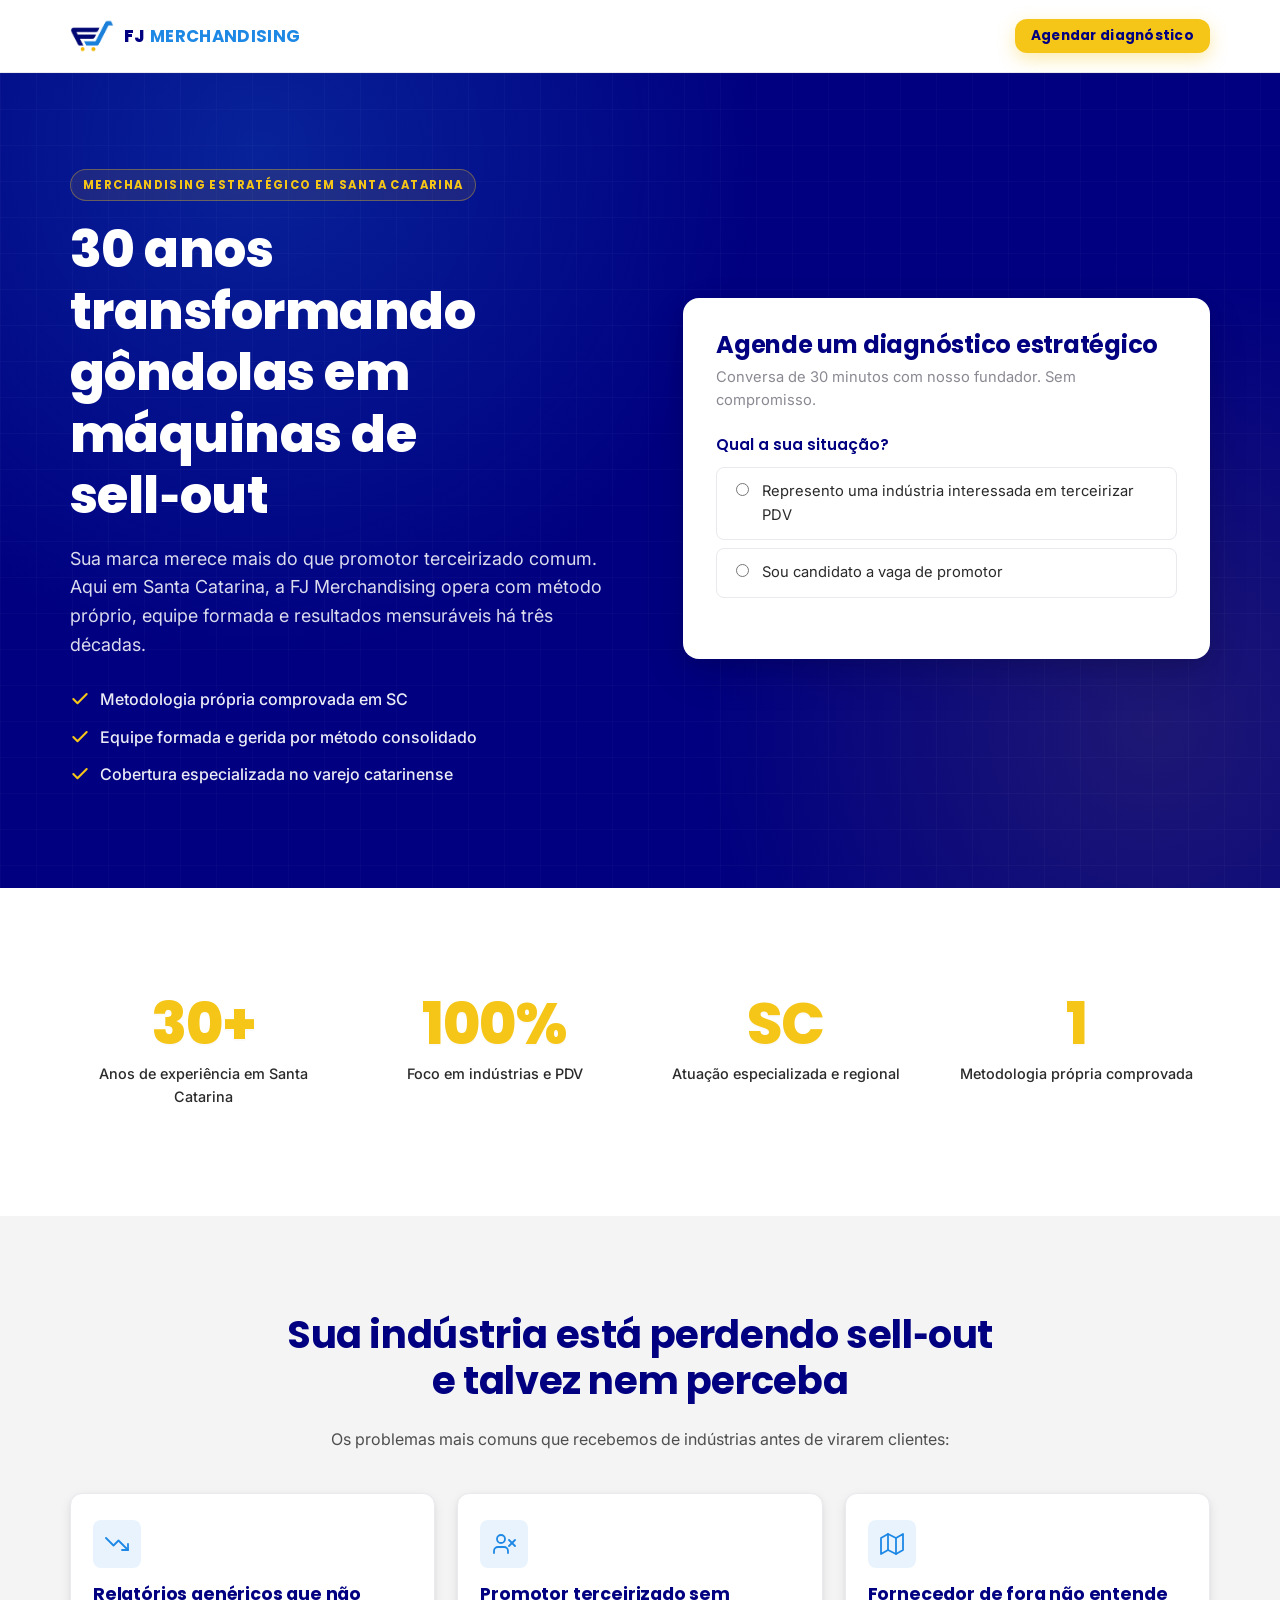
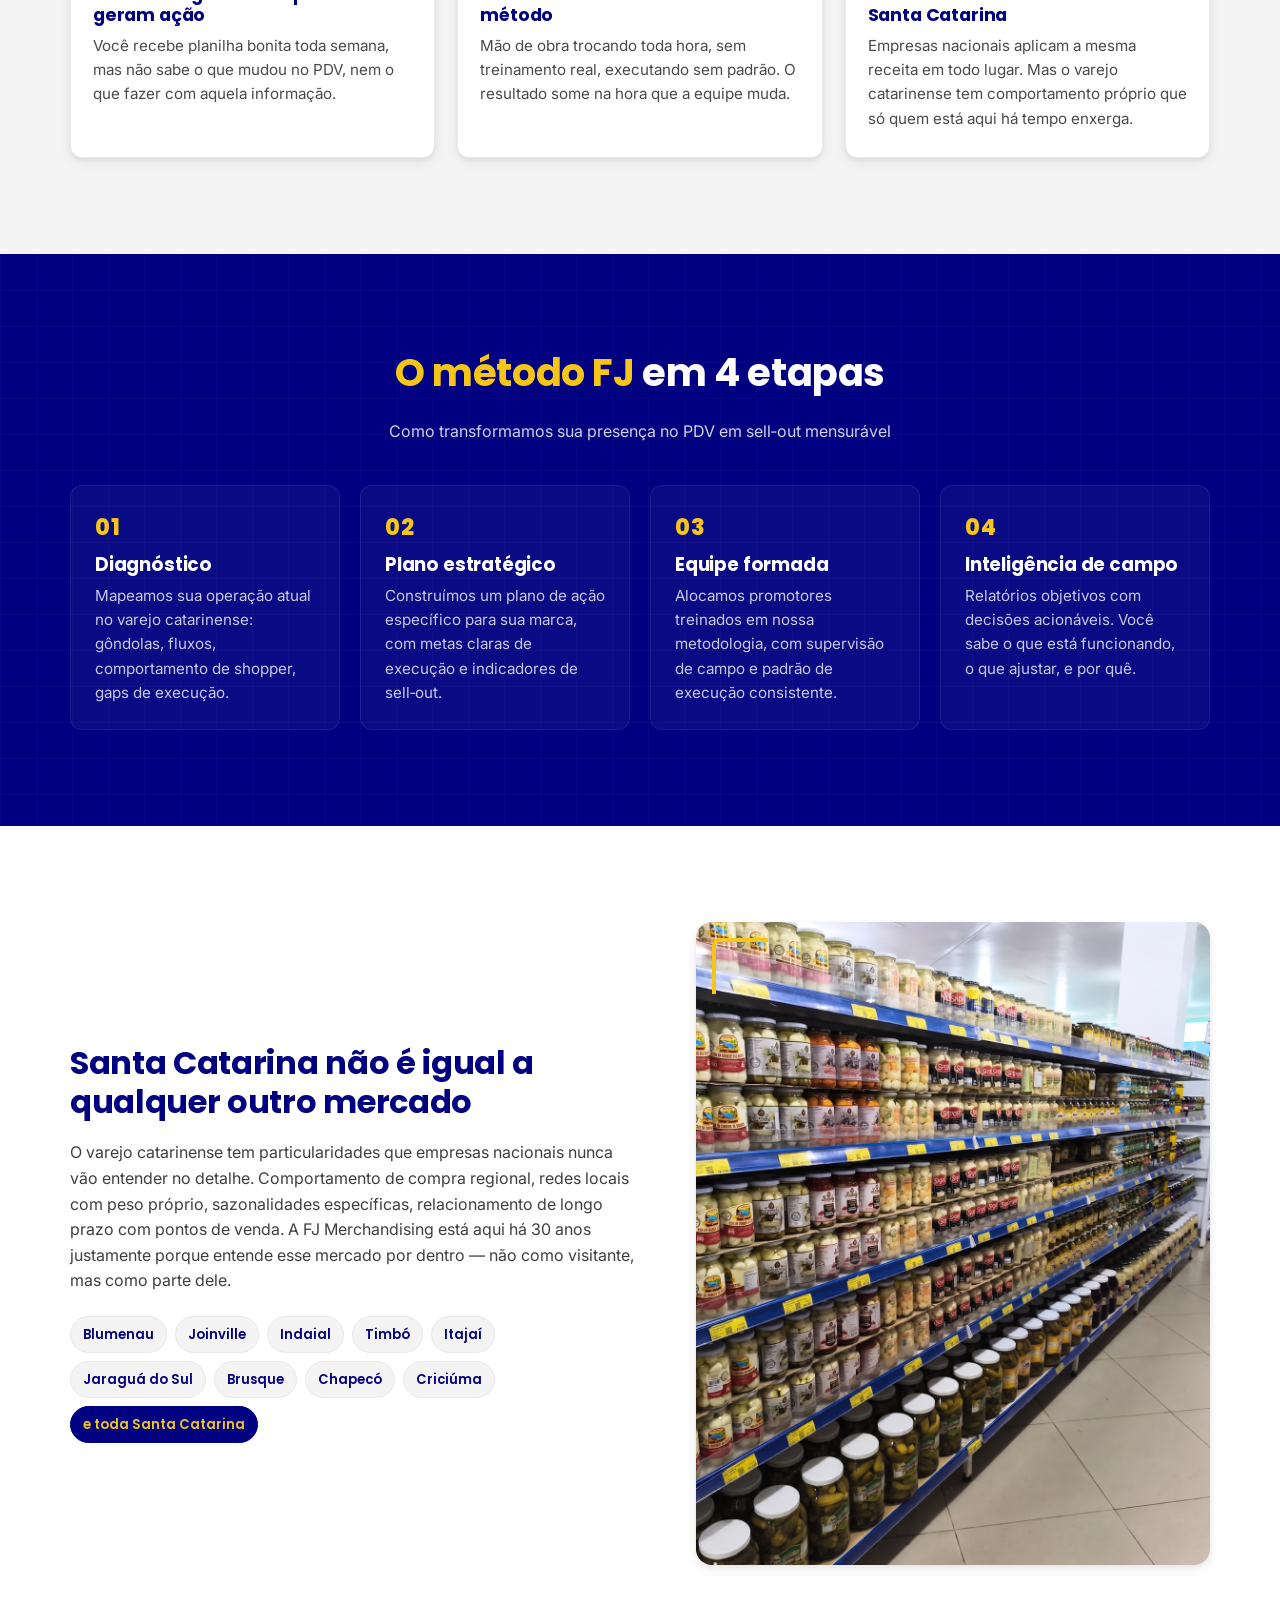
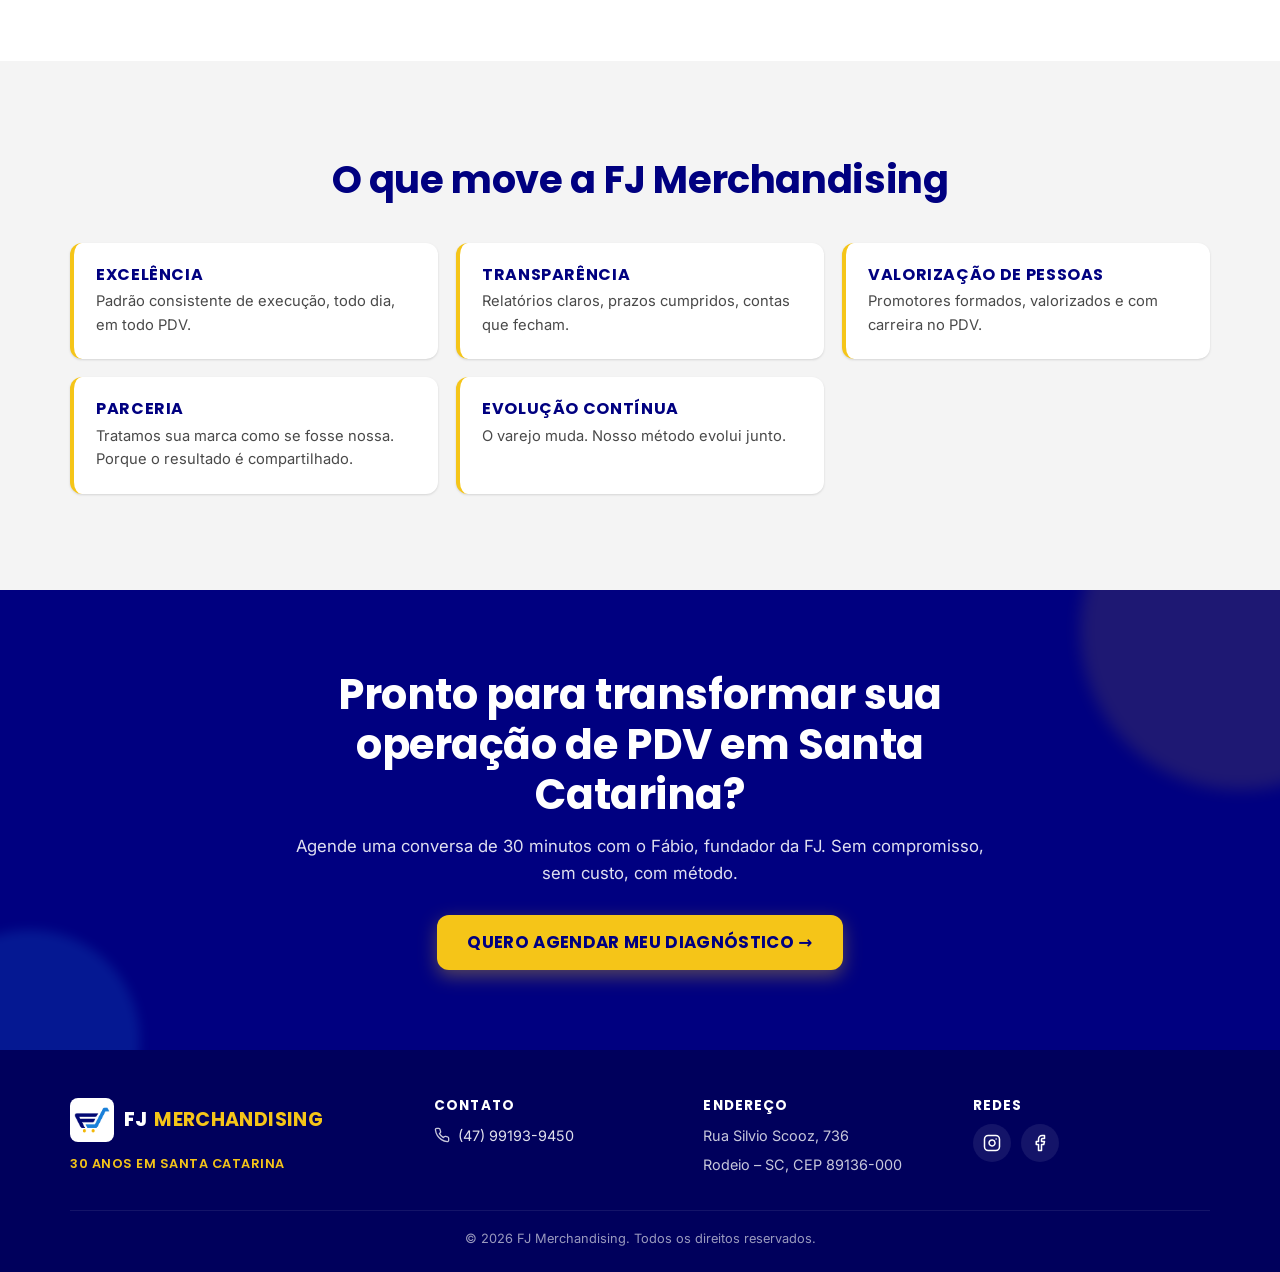
==== index.html @ 9a3f50b7 "Add files via upload" ====
<!DOCTYPE html>
<html lang="pt-BR">
<head>
  <meta charset="UTF-8" />
  <meta name="viewport" content="width=device-width, initial-scale=1.0" />
  <meta name="theme-color" content="#000080" />

  <title>FJ Merchandising | Terceirização de PDV em Santa Catarina há 30 anos</title>
  <meta name="description" content="Terceirização de merchandising e gestão de PDV para indústrias em Santa Catarina. Metodologia própria, 30 anos de mercado. Agende um diagnóstico estratégico." />
  <meta name="robots" content="index, follow" />

  <!-- Open Graph -->
  <meta property="og:type" content="website" />
  <meta property="og:title" content="FJ Merchandising | Terceirização de PDV em Santa Catarina há 30 anos" />
  <meta property="og:description" content="Metodologia própria de merchandising para indústrias em Santa Catarina. 30 anos transformando gôndolas em sell-out." />
  <meta property="og:image" content="assets/og-image.jpg" />
  <meta property="og:locale" content="pt_BR" />

  <!-- Fonts -->
  <link rel="preconnect" href="https://fonts.googleapis.com" />
  <link rel="preconnect" href="https://fonts.gstatic.com" crossorigin />
  <link href="https://fonts.googleapis.com/css2?family=Inter:wght@400;500;600&family=Poppins:wght@400;600;700;800&display=swap" rel="stylesheet" />

  <link rel="stylesheet" href="css/style.css" />

  <!-- Google tag (gtag.js) — GA4 -->
  <script async src="https://www.googletagmanager.com/gtag/js?id=G-H8EGLTFT93"></script>
  <script>
    window.dataLayer = window.dataLayer || [];
    function gtag(){dataLayer.push(arguments);}
    gtag('js', new Date());
    gtag('config', 'G-H8EGLTFT93');
  </script>
</head>
<body>

  <!-- ============================================
       HEADER
  ============================================= -->
  <header class="site-header">
    <div class="container header-inner">
      <a href="#hero" class="logo" aria-label="FJ Merchandising - voltar ao topo">
        <img src="assets/logo-cropped.png" alt="FJ Merchandising" class="logo-img" />
        <span class="logo-text">FJ <strong>MERCHANDISING</strong></span>
      </a>
      <a href="#hero-form" class="btn btn-sm btn-yellow header-cta">Agendar diagnóstico</a>
    </div>
  </header>

  <!-- ============================================
       SEÇÃO 1 — HERO
  ============================================= -->
  <section id="hero" class="hero">
    <div class="container hero-grid">

      <!-- Coluna esquerda: texto -->
      <div class="hero-text">
        <span class="tag">MERCHANDISING ESTRATÉGICO EM SANTA CATARINA</span>
        <h1>30 anos transformando gôndolas em máquinas de <span class="nowrap">sell‑out</span></h1>
        <p class="lead">
          Sua marca merece mais do que promotor terceirizado comum. Aqui em Santa Catarina,
          a FJ Merchandising opera com método próprio, equipe formada e resultados
          mensuráveis há três décadas.
        </p>

        <ul class="hero-bullets">
          <li>
            <svg class="ico" viewBox="0 0 24 24" fill="none" stroke="currentColor" stroke-width="2.5" stroke-linecap="round" stroke-linejoin="round" aria-hidden="true"><polyline points="20 6 9 17 4 12"/></svg>
            Metodologia própria comprovada em SC
          </li>
          <li>
            <svg class="ico" viewBox="0 0 24 24" fill="none" stroke="currentColor" stroke-width="2.5" stroke-linecap="round" stroke-linejoin="round" aria-hidden="true"><polyline points="20 6 9 17 4 12"/></svg>
            Equipe formada e gerida por método consolidado
          </li>
          <li>
            <svg class="ico" viewBox="0 0 24 24" fill="none" stroke="currentColor" stroke-width="2.5" stroke-linecap="round" stroke-linejoin="round" aria-hidden="true"><polyline points="20 6 9 17 4 12"/></svg>
            Cobertura especializada no varejo catarinense
          </li>
        </ul>
      </div>

      <!-- Coluna direita: card com formulário -->
      <div class="hero-form-wrap">
        <div class="form-card" id="hero-form">
          <h2 class="form-title">Agende um diagnóstico estratégico</h2>
          <p class="form-sub">Conversa de 30 minutos com nosso fundador. Sem compromisso.</p>

          <form id="leadForm" novalidate>

            <!-- Filtro: indústria x candidato -->
            <fieldset class="filter-fieldset">
              <legend>Qual a sua situação?</legend>

              <label class="radio-option">
                <input type="radio" name="userType" value="industria" required />
                <span>Represento uma indústria interessada em terceirizar PDV</span>
              </label>

              <label class="radio-option">
                <input type="radio" name="userType" value="candidato" required />
                <span>Sou candidato a vaga de promotor</span>
              </label>
            </fieldset>

            <!-- Mensagem para candidato -->
            <div id="candidatoMsg" class="candidato-msg" hidden>
              <p>
                Nossas vagas e processos seletivos são divulgados pelo Instagram
                <strong>@fj.merchandisingsc</strong>. Boa sorte!
              </p>
              <a href="https://www.instagram.com/fj.merchandisingsc/" target="_blank" rel="noopener" class="btn btn-yellow">
                Ir para o Instagram →
              </a>
            </div>

            <!-- Campos para indústria -->
            <div id="industriaFields" class="industria-fields" hidden>

              <div class="field">
                <label for="nome">Nome completo</label>
                <input type="text" id="nome" name="nome" autocomplete="name" />
              </div>

              <div class="field">
                <label for="empresa">Empresa</label>
                <input type="text" id="empresa" name="empresa" autocomplete="organization" />
              </div>

              <div class="field">
                <label for="cargo">Cargo</label>
                <input type="text" id="cargo" name="cargo" autocomplete="organization-title" />
              </div>

              <div class="field">
                <label for="whatsapp">WhatsApp</label>
                <input type="tel" id="whatsapp" name="whatsapp" placeholder="(47) 99999-9999" autocomplete="tel" />
              </div>

              <div class="field">
                <label for="cidade">Cidade onde atuam</label>
                <input type="text" id="cidade" name="cidade" autocomplete="address-level2" />
              </div>

              <div class="field">
                <label for="desafio">Principal desafio atual no PDV <span class="optional">(opcional)</span></label>
                <textarea id="desafio" name="desafio" rows="3" maxlength="200" placeholder="Conte rapidamente o que mais te incomoda hoje no PDV..."></textarea>
                <small class="char-count"><span id="charCount">0</span>/200</small>
              </div>

              <button type="submit" class="btn btn-yellow btn-block">AGENDAR DIAGNÓSTICO →</button>

              <p class="form-foot">Resposta em até 1 dia útil. Seus dados ficam só com a gente.</p>
            </div>

          </form>
        </div>
      </div>

    </div>
  </section>

  <!-- ============================================
       SEÇÃO 2 — PROVA DE AUTORIDADE
  ============================================= -->
  <section class="authority reveal">
    <div class="container">
      <div class="numbers-grid">
        <div class="num-item">
          <div class="num">30+</div>
          <p>Anos de experiência em Santa Catarina</p>
        </div>
        <div class="num-item">
          <div class="num">100%</div>
          <p>Foco em indústrias e PDV</p>
        </div>
        <div class="num-item">
          <div class="num">SC</div>
          <p>Atuação especializada e regional</p>
        </div>
        <div class="num-item">
          <div class="num">1</div>
          <p>Metodologia própria comprovada</p>
        </div>
      </div>
    </div>
  </section>

  <!-- ============================================
       SEÇÃO 3 — O PROBLEMA
  ============================================= -->
  <section class="problem reveal">
    <div class="container">
      <header class="section-head">
        <h2>Sua indústria está perdendo <span class="nowrap">sell‑out</span> e talvez nem perceba</h2>
        <p>Os problemas mais comuns que recebemos de indústrias antes de virarem clientes:</p>
      </header>

      <div class="cards-3">
        <article class="card">
          <div class="card-ico">
            <svg viewBox="0 0 24 24" fill="none" stroke="currentColor" stroke-width="1.8" stroke-linecap="round" stroke-linejoin="round" aria-hidden="true">
              <polyline points="23 18 13.5 8.5 8.5 13.5 1 6"/>
              <polyline points="17 18 23 18 23 12"/>
            </svg>
          </div>
          <h3>Relatórios genéricos que não geram ação</h3>
          <p>Você recebe planilha bonita toda semana, mas não sabe o que mudou no PDV, nem o que fazer com aquela informação.</p>
        </article>

        <article class="card">
          <div class="card-ico">
            <svg viewBox="0 0 24 24" fill="none" stroke="currentColor" stroke-width="1.8" stroke-linecap="round" stroke-linejoin="round" aria-hidden="true">
              <path d="M16 21v-2a4 4 0 0 0-4-4H6a4 4 0 0 0-4 4v2"/>
              <circle cx="9" cy="7" r="4"/>
              <line x1="17" y1="8" x2="23" y2="14"/>
              <line x1="23" y1="8" x2="17" y2="14"/>
            </svg>
          </div>
          <h3>Promotor terceirizado sem método</h3>
          <p>Mão de obra trocando toda hora, sem treinamento real, executando sem padrão. O resultado some na hora que a equipe muda.</p>
        </article>

        <article class="card">
          <div class="card-ico">
            <svg viewBox="0 0 24 24" fill="none" stroke="currentColor" stroke-width="1.8" stroke-linecap="round" stroke-linejoin="round" aria-hidden="true">
              <polygon points="1 6 1 22 8 18 16 22 23 18 23 2 16 6 8 2 1 6"/>
              <line x1="8" y1="2" x2="8" y2="18"/>
              <line x1="16" y1="6" x2="16" y2="22"/>
            </svg>
          </div>
          <h3>Fornecedor de fora não entende Santa Catarina</h3>
          <p>Empresas nacionais aplicam a mesma receita em todo lugar. Mas o varejo catarinense tem comportamento próprio que só quem está aqui há tempo enxerga.</p>
        </article>
      </div>
    </div>
  </section>

  <!-- ============================================
       SEÇÃO 4 — O MÉTODO FJ
  ============================================= -->
  <section class="method reveal">
    <div class="container">
      <header class="section-head section-head--light">
        <h2><span class="hl">O método FJ</span> em 4 etapas</h2>
        <p>Como transformamos sua presença no PDV em <span class="nowrap">sell‑out</span> mensurável</p>
      </header>

      <ol class="steps">
        <li class="step">
          <span class="step-num">01</span>
          <h3>Diagnóstico</h3>
          <p>Mapeamos sua operação atual no varejo catarinense: gôndolas, fluxos, comportamento de shopper, gaps de execução.</p>
        </li>
        <li class="step">
          <span class="step-num">02</span>
          <h3>Plano estratégico</h3>
          <p>Construímos um plano de ação específico para sua marca, com metas claras de execução e indicadores de <span class="nowrap">sell‑out</span>.</p>
        </li>
        <li class="step">
          <span class="step-num">03</span>
          <h3>Equipe formada</h3>
          <p>Alocamos promotores treinados em nossa metodologia, com supervisão de campo e padrão de execução consistente.</p>
        </li>
        <li class="step">
          <span class="step-num">04</span>
          <h3>Inteligência de campo</h3>
          <p>Relatórios objetivos com decisões acionáveis. Você sabe o que está funcionando, o que ajustar, e por quê.</p>
        </li>
      </ol>
    </div>
  </section>

  <!-- ============================================
       SEÇÃO 5 — POR QUE SC IMPORTA
  ============================================= -->
  <section class="sc-matters reveal">
    <div class="container sc-grid">
      <div class="sc-text">
        <h2>Santa Catarina não é igual a qualquer outro mercado</h2>
        <p>
          O varejo catarinense tem particularidades que empresas nacionais nunca vão entender
          no detalhe. Comportamento de compra regional, redes locais com peso próprio,
          sazonalidades específicas, relacionamento de longo prazo com pontos de venda.
          A FJ Merchandising está aqui há 30 anos justamente porque entende esse mercado
          por dentro — não como visitante, mas como parte dele.
        </p>

        <div class="cities">
          <span>Blumenau</span>
          <span>Joinville</span>
          <span>Indaial</span>
          <span>Timbó</span>
          <span>Itajaí</span>
          <span>Jaraguá do Sul</span>
          <span>Brusque</span>
          <span>Chapecó</span>
          <span>Criciúma</span>
          <span class="cities-extra">e toda Santa Catarina</span>
        </div>
      </div>

      <div class="sc-image">
        <img src="assets/pdv-gondola-organizada.jpg" alt="Gôndola de PDV em Santa Catarina perfeitamente organizada pela FJ Merchandising" loading="lazy" />
      </div>
    </div>
  </section>

  <!-- ============================================
       SEÇÃO 6 — O QUE NOS MOVE
  ============================================= -->
  <section class="values reveal">
    <div class="container">
      <header class="section-head">
        <h2>O que move a FJ Merchandising</h2>
      </header>

      <div class="values-grid">
        <div class="value-item">
          <h3>Excelência</h3>
          <p>Padrão consistente de execução, todo dia, em todo PDV.</p>
        </div>
        <div class="value-item">
          <h3>Transparência</h3>
          <p>Relatórios claros, prazos cumpridos, contas que fecham.</p>
        </div>
        <div class="value-item">
          <h3>Valorização de pessoas</h3>
          <p>Promotores formados, valorizados e com carreira no PDV.</p>
        </div>
        <div class="value-item">
          <h3>Parceria</h3>
          <p>Tratamos sua marca como se fosse nossa. Porque o resultado é compartilhado.</p>
        </div>
        <div class="value-item">
          <h3>Evolução contínua</h3>
          <p>O varejo muda. Nosso método evolui junto.</p>
        </div>
      </div>
    </div>
  </section>

  <!-- ============================================
       SEÇÃO 7 — CTA FINAL
  ============================================= -->
  <section class="cta-final reveal">
    <div class="container cta-inner">
      <span class="cta-dot" aria-hidden="true"></span>
      <h2>Pronto para transformar sua operação de PDV em Santa Catarina?</h2>
      <p>Agende uma conversa de 30 minutos com o Fábio, fundador da FJ. Sem compromisso, sem custo, com método.</p>
      <a href="#hero-form" class="btn btn-yellow btn-lg btn-scroll">QUERO AGENDAR MEU DIAGNÓSTICO →</a>
    </div>
  </section>

  <!-- ============================================
       FOOTER
  ============================================= -->
  <footer class="site-footer">
    <div class="container">
      <div class="footer-top">
        <div class="footer-brand">
          <div class="logo logo--light">
            <img src="assets/logo-cropped.png" alt="FJ Merchandising" class="logo-img" />
            <span class="logo-text">FJ <strong>MERCHANDISING</strong></span>
          </div>
          <p class="tagline">30 anos em Santa Catarina</p>
        </div>

        <div class="footer-col">
          <h4>Contato</h4>
          <p>
            <svg viewBox="0 0 24 24" fill="none" stroke="currentColor" stroke-width="2" stroke-linecap="round" stroke-linejoin="round" class="ico-inline" aria-hidden="true">
              <path d="M22 16.92v3a2 2 0 0 1-2.18 2 19.79 19.79 0 0 1-8.63-3.07 19.5 19.5 0 0 1-6-6 19.79 19.79 0 0 1-3.07-8.67A2 2 0 0 1 4.11 2h3a2 2 0 0 1 2 1.72c.13.96.37 1.9.72 2.81a2 2 0 0 1-.45 2.11L8.09 9.91a16 16 0 0 0 6 6l1.27-1.27a2 2 0 0 1 2.11-.45c.91.35 1.85.59 2.81.72A2 2 0 0 1 22 16.92z"/>
            </svg>
            <a href="https://wa.me/5547991939450">(47) 99193-9450</a>
          </p>
        </div>

        <div class="footer-col">
          <h4>Endereço</h4>
          <p>Rua Silvio Scooz, 736</p>
          <p>Rodeio – SC, CEP 89136-000</p>
        </div>

        <div class="footer-col">
          <h4>Redes</h4>
          <div class="socials">
            <a href="https://www.instagram.com/fj.merchandisingsc/" target="_blank" rel="noopener" aria-label="Instagram FJ Merchandising">
              <svg viewBox="0 0 24 24" fill="none" stroke="currentColor" stroke-width="2" stroke-linecap="round" stroke-linejoin="round" aria-hidden="true">
                <rect x="2" y="2" width="20" height="20" rx="5" ry="5"/>
                <path d="M16 11.37A4 4 0 1 1 12.63 8 4 4 0 0 1 16 11.37z"/>
                <line x1="17.5" y1="6.5" x2="17.51" y2="6.5"/>
              </svg>
            </a>
            <a href="https://www.facebook.com/profile.php?id=61572347079228" target="_blank" rel="noopener" aria-label="Facebook FJ Merchandising">
              <svg viewBox="0 0 24 24" fill="none" stroke="currentColor" stroke-width="2" stroke-linecap="round" stroke-linejoin="round" aria-hidden="true">
                <path d="M18 2h-3a5 5 0 0 0-5 5v3H7v4h3v8h4v-8h3l1-4h-4V7a1 1 0 0 1 1-1h3z"/>
              </svg>
            </a>
          </div>
        </div>
      </div>

      <div class="footer-bottom">
        <p>© 2026 FJ Merchandising. Todos os direitos reservados.</p>
      </div>
    </div>
  </footer>

  <script src="js/script.js" defer></script>
</body>
</html>
---- css/style.css ----
/* ===========================================================
   FJ MERCHANDISING — Landing Page
   Mobile-first, organizada em blocos por seção
   =========================================================== */

/* -----------------------------------------------------------
   1. VARIÁVEIS, RESET, BASE
   ----------------------------------------------------------- */
:root {
  /* Paleta da marca */
  --navy: #000080;
  --navy-deep: #00005c;
  --royal: #1E88E5;
  --yellow: #F5C518;
  --yellow-dark: #d9ac0c;
  --orange: #F08C1E;
  --brown: #4A2106;

  /* Neutros */
  --white: #ffffff;
  --gray-50: #F4F4F4;
  --gray-100: #e9e9ee;
  --gray-300: #c5c5cc;
  --gray-500: #8a8a93;
  --gray-800: #2A2A2A;
  --black: #0d0d0f;

  /* Tipografia */
  --ff-display: 'Poppins', system-ui, -apple-system, sans-serif;
  --ff-body: 'Inter', system-ui, -apple-system, sans-serif;

  /* Espaçamentos / raios */
  --radius-sm: 8px;
  --radius-md: 12px;
  --radius-lg: 16px;

  /* Sombras */
  --shadow-sm: 0 1px 2px rgba(0,0,0,0.06), 0 1px 3px rgba(0,0,0,0.08);
  --shadow-md: 0 4px 12px rgba(0,0,0,0.08), 0 2px 4px rgba(0,0,0,0.04);
  --shadow-lg: 0 16px 40px rgba(0,0,0,0.12), 0 6px 16px rgba(0,0,0,0.08);

  /* Container */
  --container-max: 1180px;
  --section-pad-y: 64px;
}

*, *::before, *::after { box-sizing: border-box; }

html {
  scroll-behavior: smooth;
  -webkit-text-size-adjust: 100%;
}

body {
  margin: 0;
  font-family: var(--ff-body);
  font-size: 16px;
  line-height: 1.6;
  color: var(--gray-800);
  background: var(--white);
  -webkit-font-smoothing: antialiased;
  -moz-osx-font-smoothing: grayscale;
}

h1, h2, h3, h4 {
  font-family: var(--ff-display);
  color: var(--navy);
  line-height: 1.2;
  margin: 0 0 .6em;
  letter-spacing: -0.01em;
}

h1 { font-size: 2rem;   font-weight: 800; }
h2 { font-size: 1.6rem; font-weight: 700; }
h3 { font-size: 1.15rem; font-weight: 700; }
h4 { font-size: 1rem;    font-weight: 600; }

p { margin: 0 0 1em; }

a {
  color: var(--royal);
  text-decoration: none;
  transition: color .2s ease;
}
a:hover { color: var(--navy); }

img { max-width: 100%; display: block; }

button { font-family: inherit; cursor: pointer; }

.container {
  width: 100%;
  max-width: var(--container-max);
  margin: 0 auto;
  padding: 0 20px;
}

/* Utilities */
.nowrap { white-space: nowrap; }

/* -----------------------------------------------------------
   2. BOTÕES UTILITÁRIOS
   ----------------------------------------------------------- */
.btn {
  display: inline-flex;
  align-items: center;
  justify-content: center;
  gap: 8px;
  padding: 14px 22px;
  border: 0;
  border-radius: var(--radius-md);
  font-family: var(--ff-display);
  font-weight: 700;
  font-size: .95rem;
  letter-spacing: .02em;
  text-decoration: none;
  cursor: pointer;
  transition: transform .15s ease, box-shadow .2s ease, background .2s ease;
  line-height: 1.1;
}

.btn:hover { transform: translateY(-2px); }
.btn:active { transform: translateY(0); }

.btn-yellow {
  background: var(--yellow);
  color: var(--navy);
  box-shadow: 0 6px 18px rgba(245, 197, 24, 0.35);
}
.btn-yellow:hover {
  background: var(--yellow-dark);
  color: var(--navy);
  box-shadow: 0 10px 24px rgba(245, 197, 24, 0.45);
}

.btn-sm { padding: 10px 16px; font-size: .85rem; }
.btn-lg { padding: 18px 30px; font-size: 1.05rem; }
.btn-block { width: 100%; }

/* -----------------------------------------------------------
   3. HEADER
   ----------------------------------------------------------- */
.site-header {
  position: sticky;
  top: 0;
  z-index: 50;
  background: rgba(255,255,255,0.92);
  backdrop-filter: saturate(180%) blur(10px);
  -webkit-backdrop-filter: saturate(180%) blur(10px);
  border-bottom: 1px solid var(--gray-100);
}

.header-inner {
  display: flex;
  align-items: center;
  justify-content: space-between;
  height: 72px;
}

.logo {
  display: inline-flex;
  align-items: center;
  gap: 10px;
  font-family: var(--ff-display);
  font-weight: 800;
  font-size: 1.05rem;
  letter-spacing: .02em;
  color: var(--navy);
  text-decoration: none;
}
.logo .logo-img {
  width: 44px;
  height: 44px;
  object-fit: contain;
  flex-shrink: 0;
}
.logo .logo-text { line-height: 1; color: var(--navy); }
.logo .logo-text strong { color: var(--royal); font-weight: 700; margin-left: 2px; }

/* Versão clara (footer) — logo dentro de quadrado branco */
.logo--light {
  color: var(--white);
}
.logo--light .logo-img {
  background: var(--white);
  border-radius: var(--radius-sm);
  padding: 4px;
  width: 44px;
  height: 44px;
}
.logo--light .logo-text { color: var(--white); }
.logo--light .logo-text strong { color: var(--yellow); }

.header-cta { display: none; }

/* -----------------------------------------------------------
   4. HERO
   ----------------------------------------------------------- */
.hero {
  position: relative;
  background: var(--navy);
  color: var(--white);
  padding: 56px 0 64px;
  overflow: hidden;
}

/* Textura sutil em pattern */
.hero::before {
  content: "";
  position: absolute;
  inset: 0;
  background-image:
    radial-gradient(circle at 20% 10%, rgba(30, 136, 229, 0.25) 0%, transparent 40%),
    radial-gradient(circle at 90% 80%, rgba(245, 197, 24, 0.12) 0%, transparent 35%);
  pointer-events: none;
  z-index: 0;
}
.hero::after {
  content: "";
  position: absolute;
  inset: 0;
  background-image: linear-gradient(rgba(255,255,255,0.025) 1px, transparent 1px),
                    linear-gradient(90deg, rgba(255,255,255,0.025) 1px, transparent 1px);
  background-size: 36px 36px;
  pointer-events: none;
  z-index: 0;
}

.hero-grid {
  position: relative;
  z-index: 1;
  display: grid;
  grid-template-columns: 1fr;
  gap: 40px;
}

.hero-text .tag {
  display: inline-block;
  font-family: var(--ff-display);
  font-weight: 700;
  font-size: .72rem;
  letter-spacing: .12em;
  color: var(--yellow);
  background: rgba(245, 197, 24, 0.1);
  border: 1px solid rgba(245, 197, 24, 0.35);
  padding: 6px 12px;
  border-radius: 999px;
  margin-bottom: 18px;
}

.hero h1 {
  color: var(--white);
  font-size: 2.1rem;
  font-weight: 800;
  margin-bottom: 18px;
}

.hero .lead {
  font-size: 1.05rem;
  color: rgba(255,255,255,0.86);
  max-width: 540px;
  margin-bottom: 28px;
}

.hero-bullets {
  list-style: none;
  padding: 0;
  margin: 0;
  display: grid;
  gap: 12px;
}
.hero-bullets li {
  display: flex;
  align-items: flex-start;
  gap: 10px;
  color: rgba(255,255,255,0.92);
  font-weight: 500;
}
.hero-bullets .ico {
  width: 20px; height: 20px;
  color: var(--yellow);
  flex-shrink: 0;
  margin-top: 2px;
}

/* Card do formulário */
.hero-form-wrap { width: 100%; }

.form-card {
  background: var(--white);
  color: var(--gray-800);
  border-radius: var(--radius-lg);
  padding: 28px 24px;
  box-shadow: var(--shadow-lg);
  border: 1px solid rgba(255,255,255,0.1);
}

.form-title { font-size: 1.35rem; margin-bottom: 6px; }
.form-sub {
  color: var(--gray-500);
  font-size: .92rem;
  margin-bottom: 20px;
}

.filter-fieldset {
  border: 0;
  padding: 0;
  margin: 0 0 20px;
}
.filter-fieldset legend {
  font-family: var(--ff-display);
  font-weight: 600;
  color: var(--navy);
  margin-bottom: 10px;
  padding: 0;
  font-size: .95rem;
}

.radio-option {
  display: flex;
  align-items: flex-start;
  gap: 10px;
  padding: 12px 14px;
  border: 1.5px solid var(--gray-100);
  border-radius: var(--radius-sm);
  margin-bottom: 8px;
  cursor: pointer;
  transition: border-color .15s ease, background .15s ease;
  font-size: .92rem;
}
.radio-option:hover { border-color: var(--royal); }
.radio-option input { margin-top: 3px; accent-color: var(--navy); }
.radio-option input:checked ~ span { color: var(--navy); font-weight: 600; }
.radio-option:has(input:checked) {
  border-color: var(--navy);
  background: rgba(0,0,128,0.04);
}

.field {
  margin-bottom: 14px;
}
.field label {
  display: block;
  font-family: var(--ff-display);
  font-weight: 600;
  font-size: .85rem;
  color: var(--navy);
  margin-bottom: 6px;
}
.field label .optional {
  font-weight: 400;
  color: var(--gray-500);
}

.field input,
.field textarea {
  width: 100%;
  padding: 11px 13px;
  border: 1.5px solid var(--gray-100);
  border-radius: var(--radius-sm);
  font-family: var(--ff-body);
  font-size: .95rem;
  color: var(--gray-800);
  background: var(--white);
  transition: border-color .15s ease, box-shadow .15s ease;
}
.field input:focus,
.field textarea:focus {
  outline: 0;
  border-color: var(--royal);
  box-shadow: 0 0 0 3px rgba(30, 136, 229, 0.18);
}
.field textarea { resize: vertical; min-height: 70px; }

.field input.invalid,
.field textarea.invalid {
  border-color: #d33;
  background: #fff5f5;
}

.char-count {
  display: block;
  text-align: right;
  color: var(--gray-500);
  font-size: .75rem;
  margin-top: 3px;
}

.form-foot {
  margin: 12px 0 0;
  font-size: .78rem;
  color: var(--gray-500);
  text-align: center;
}

.candidato-msg {
  background: rgba(30, 136, 229, 0.08);
  border-left: 4px solid var(--royal);
  padding: 18px;
  border-radius: var(--radius-sm);
  margin-top: 6px;
}
.candidato-msg p { margin: 0 0 14px; color: var(--gray-800); }

/* -----------------------------------------------------------
   5. AUTHORITY (números)
   ----------------------------------------------------------- */
.authority {
  background: var(--white);
  padding: var(--section-pad-y) 0;
}
.numbers-grid {
  display: grid;
  grid-template-columns: repeat(2, 1fr);
  gap: 32px 16px;
  text-align: center;
}
.num-item { padding: 12px 8px; }
.num {
  font-family: var(--ff-display);
  font-weight: 800;
  font-size: 3rem;
  color: var(--yellow);
  line-height: 1;
  margin-bottom: 8px;
  letter-spacing: -.02em;
  /* leve sombra para dar peso visual */
  text-shadow: 0 2px 0 rgba(0,0,0,0.02);
}
.num-item p {
  color: var(--gray-800);
  font-weight: 500;
  font-size: .9rem;
  margin: 0;
}

/* -----------------------------------------------------------
   6. PROBLEMA
   ----------------------------------------------------------- */
.problem {
  background: var(--gray-50);
  padding: var(--section-pad-y) 0;
}
.section-head {
  text-align: center;
  max-width: 720px;
  margin: 0 auto 40px;
}
.section-head h2 { font-size: 1.8rem; }
.section-head p { color: var(--gray-800); opacity: .82; font-size: 1rem; }
.section-head--light h2,
.section-head--light p { color: var(--white); }
.section-head .hl { color: var(--yellow); }

.cards-3 {
  display: grid;
  grid-template-columns: 1fr;
  gap: 18px;
}
.card {
  background: var(--white);
  border-radius: var(--radius-md);
  padding: 26px 22px;
  box-shadow: var(--shadow-md);
  border: 1px solid var(--gray-100);
  transition: transform .2s ease, box-shadow .25s ease;
}
.card:hover {
  transform: translateY(-4px);
  box-shadow: var(--shadow-lg);
}
.card-ico {
  width: 48px;
  height: 48px;
  border-radius: var(--radius-sm);
  background: rgba(30, 136, 229, 0.1);
  color: var(--royal);
  display: inline-flex;
  align-items: center;
  justify-content: center;
  margin-bottom: 16px;
}
.card-ico svg { width: 24px; height: 24px; }
.card h3 { font-size: 1.1rem; margin-bottom: 8px; }
.card p { color: var(--gray-800); opacity: .85; margin: 0; font-size: .95rem; }

/* -----------------------------------------------------------
   7. MÉTODO FJ
   ----------------------------------------------------------- */
.method {
  background: var(--navy);
  color: var(--white);
  padding: var(--section-pad-y) 0;
  position: relative;
  overflow: hidden;
}
.method::before {
  content: "";
  position: absolute;
  inset: 0;
  background-image: linear-gradient(rgba(255,255,255,0.025) 1px, transparent 1px),
                    linear-gradient(90deg, rgba(255,255,255,0.025) 1px, transparent 1px);
  background-size: 36px 36px;
  pointer-events: none;
}
.method > .container { position: relative; z-index: 1; }

.steps {
  list-style: none;
  padding: 0;
  margin: 0;
  display: grid;
  grid-template-columns: 1fr;
  gap: 18px;
}
.step {
  background: rgba(255,255,255,0.04);
  border: 1px solid rgba(255,255,255,0.08);
  border-radius: var(--radius-md);
  padding: 24px;
  position: relative;
  transition: border-color .25s ease, background .25s ease;
}
.step:hover {
  border-color: rgba(245,197,24,0.5);
  background: rgba(255,255,255,0.06);
}
.step-num {
  font-family: var(--ff-display);
  font-weight: 800;
  font-size: 1.4rem;
  color: var(--yellow);
  letter-spacing: .04em;
  display: inline-block;
  margin-bottom: 8px;
}
.step h3 {
  color: var(--white);
  font-size: 1.15rem;
  margin-bottom: 8px;
}
.step p {
  color: rgba(255,255,255,0.78);
  margin: 0;
  font-size: .95rem;
}

/* -----------------------------------------------------------
   8. SC IMPORTA
   ----------------------------------------------------------- */
.sc-matters {
  background: var(--white);
  padding: var(--section-pad-y) 0;
}
.sc-grid {
  display: grid;
  grid-template-columns: 1fr;
  gap: 32px;
  align-items: center;
}
.sc-text h2 { font-size: 1.7rem; }
.sc-text p { font-size: 1rem; color: var(--gray-800); opacity: .9; }

.cities {
  display: flex;
  flex-wrap: wrap;
  gap: 8px;
  margin-top: 22px;
}
.cities span {
  background: var(--gray-50);
  color: var(--navy);
  padding: 7px 12px;
  border-radius: 999px;
  font-size: .82rem;
  font-weight: 600;
  font-family: var(--ff-display);
  border: 1px solid var(--gray-100);
}
.cities .cities-extra {
  background: var(--navy);
  color: var(--yellow);
  border-color: var(--navy);
}

.sc-image {
  border-radius: var(--radius-lg);
  overflow: hidden;
  box-shadow: var(--shadow-md);
  position: relative;
  aspect-ratio: 4 / 5;
  background: var(--gray-50);
}
.sc-image img {
  width: 100%;
  height: 100%;
  object-fit: cover;
  display: block;
}
/* Detalhe gráfico: cantinho amarelo */
.sc-image::after {
  content: "";
  position: absolute;
  top: 16px; left: 16px;
  width: 56px; height: 56px;
  border-top: 4px solid var(--yellow);
  border-left: 4px solid var(--yellow);
  border-top-left-radius: var(--radius-sm);
}

/* -----------------------------------------------------------
   9. VALORES
   ----------------------------------------------------------- */
.values {
  background: var(--gray-50);
  padding: var(--section-pad-y) 0;
}
.values-grid {
  display: grid;
  grid-template-columns: 1fr;
  gap: 16px;
}
.value-item {
  background: var(--white);
  padding: 22px;
  border-radius: var(--radius-md);
  border-left: 4px solid var(--yellow);
  box-shadow: var(--shadow-sm);
  transition: transform .2s ease, box-shadow .2s ease;
}
.value-item:hover {
  transform: translateY(-3px);
  box-shadow: var(--shadow-md);
}
.value-item h3 {
  font-size: 1rem;
  margin-bottom: 6px;
  text-transform: uppercase;
  letter-spacing: .04em;
  color: var(--navy);
}
.value-item p {
  margin: 0;
  font-size: .92rem;
  color: var(--gray-800);
  opacity: .85;
}

/* -----------------------------------------------------------
   10. CTA FINAL
   ----------------------------------------------------------- */
.cta-final {
  background: var(--navy);
  color: var(--white);
  padding: 80px 0;
  position: relative;
  overflow: hidden;
}
.cta-final::before {
  content: "";
  position: absolute;
  width: 320px; height: 320px;
  background: var(--yellow);
  border-radius: 50%;
  opacity: 0.12;
  top: -120px; right: -120px;
  filter: blur(8px);
}
.cta-final::after {
  content: "";
  position: absolute;
  width: 220px; height: 220px;
  background: var(--royal);
  border-radius: 50%;
  opacity: 0.18;
  bottom: -100px; left: -80px;
  filter: blur(6px);
}
.cta-inner {
  position: relative;
  z-index: 1;
  text-align: center;
  max-width: 760px;
}
.cta-inner h2 {
  color: var(--white);
  font-size: 1.9rem;
  margin-bottom: 14px;
}
.cta-inner p {
  color: rgba(255,255,255,0.88);
  font-size: 1.05rem;
  margin-bottom: 28px;
}
.cta-dot { display: none; }

/* -----------------------------------------------------------
   11. FOOTER
   ----------------------------------------------------------- */
.site-footer {
  background: var(--navy-deep);
  color: rgba(255,255,255,0.78);
  padding: 48px 0 22px;
  font-size: .9rem;
}
.footer-top {
  display: grid;
  grid-template-columns: 1fr;
  gap: 28px;
  padding-bottom: 28px;
  border-bottom: 1px solid rgba(255,255,255,0.08);
}
.footer-brand .logo { font-size: 1.2rem; }
.tagline {
  margin: 6px 0 0;
  color: var(--yellow);
  font-size: .8rem;
  font-weight: 600;
  font-family: var(--ff-display);
  letter-spacing: .04em;
  text-transform: uppercase;
}
.footer-col h4 {
  color: var(--white);
  font-size: .85rem;
  text-transform: uppercase;
  letter-spacing: .08em;
  margin-bottom: 10px;
  font-weight: 700;
}
.footer-col p {
  margin: 0 0 6px;
  display: flex;
  align-items: center;
  gap: 8px;
}
.footer-col a { color: rgba(255,255,255,0.88); }
.footer-col a:hover { color: var(--yellow); }
.ico-inline { width: 16px; height: 16px; }

.socials {
  display: flex;
  gap: 10px;
}
.socials a {
  display: inline-flex;
  align-items: center;
  justify-content: center;
  width: 38px; height: 38px;
  border-radius: 50%;
  background: rgba(255,255,255,0.08);
  color: var(--white);
  transition: background .2s ease, color .2s ease;
}
.socials a:hover { background: var(--yellow); color: var(--navy); }
.socials svg { width: 18px; height: 18px; }

.footer-bottom {
  padding-top: 18px;
  text-align: center;
  font-size: .8rem;
  color: rgba(255,255,255,0.6);
}
.footer-bottom p { margin: 0; }

/* -----------------------------------------------------------
   12. ANIMAÇÕES SUTIS (fade-in on scroll)
   ----------------------------------------------------------- */
.reveal {
  opacity: 0;
  transform: translateY(18px);
  transition: opacity .6s ease, transform .6s ease;
}
.reveal.is-visible {
  opacity: 1;
  transform: translateY(0);
}

@media (prefers-reduced-motion: reduce) {
  *, *::before, *::after {
    animation-duration: 0.001ms !important;
    transition-duration: 0.001ms !important;
    scroll-behavior: auto !important;
  }
  .reveal { opacity: 1; transform: none; }
}

/* -----------------------------------------------------------
   13. RESPONSIVO — TABLET (768px+)
   ----------------------------------------------------------- */
@media (min-width: 768px) {
  :root { --section-pad-y: 80px; }

  h1 { font-size: 2.6rem; }
  h2 { font-size: 2rem; }

  .header-cta { display: inline-flex; }

  .hero { padding: 80px 0; }
  .hero h1 { font-size: 2.8rem; }
  .hero .lead { font-size: 1.12rem; }

  .form-card { padding: 32px; }
  .form-title { font-size: 1.5rem; }

  .numbers-grid {
    grid-template-columns: repeat(4, 1fr);
    gap: 24px;
  }
  .num { font-size: 3.6rem; }

  .cards-3 {
    grid-template-columns: repeat(3, 1fr);
    gap: 22px;
  }

  .steps {
    grid-template-columns: repeat(2, 1fr);
    gap: 20px;
  }

  .values-grid {
    grid-template-columns: repeat(3, 1fr);
    gap: 18px;
  }

  .section-head h2 { font-size: 2rem; }
  .sc-text h2     { font-size: 2rem; }
  .cta-inner h2   { font-size: 2.2rem; }

  .footer-top {
    grid-template-columns: 1.4fr 1fr 1fr 1fr;
    gap: 32px;
  }
}

/* -----------------------------------------------------------
   14. RESPONSIVO — DESKTOP (1024px+)
   ----------------------------------------------------------- */
@media (min-width: 1024px) {
  :root { --section-pad-y: 96px; }

  .hero { padding: 96px 0 100px; }

  .hero-grid {
    grid-template-columns: 1.05fr 1fr;
    gap: 60px;
    align-items: center;
  }
  .hero h1 { font-size: 3.2rem; }

  .steps {
    grid-template-columns: repeat(4, 1fr);
    gap: 20px;
  }

  .sc-grid {
    grid-template-columns: 1.1fr 1fr;
    gap: 60px;
  }

  .sc-image { min-height: 360px; }

  .section-head h2 { font-size: 2.4rem; }
  .cta-inner h2   { font-size: 2.6rem; }
}
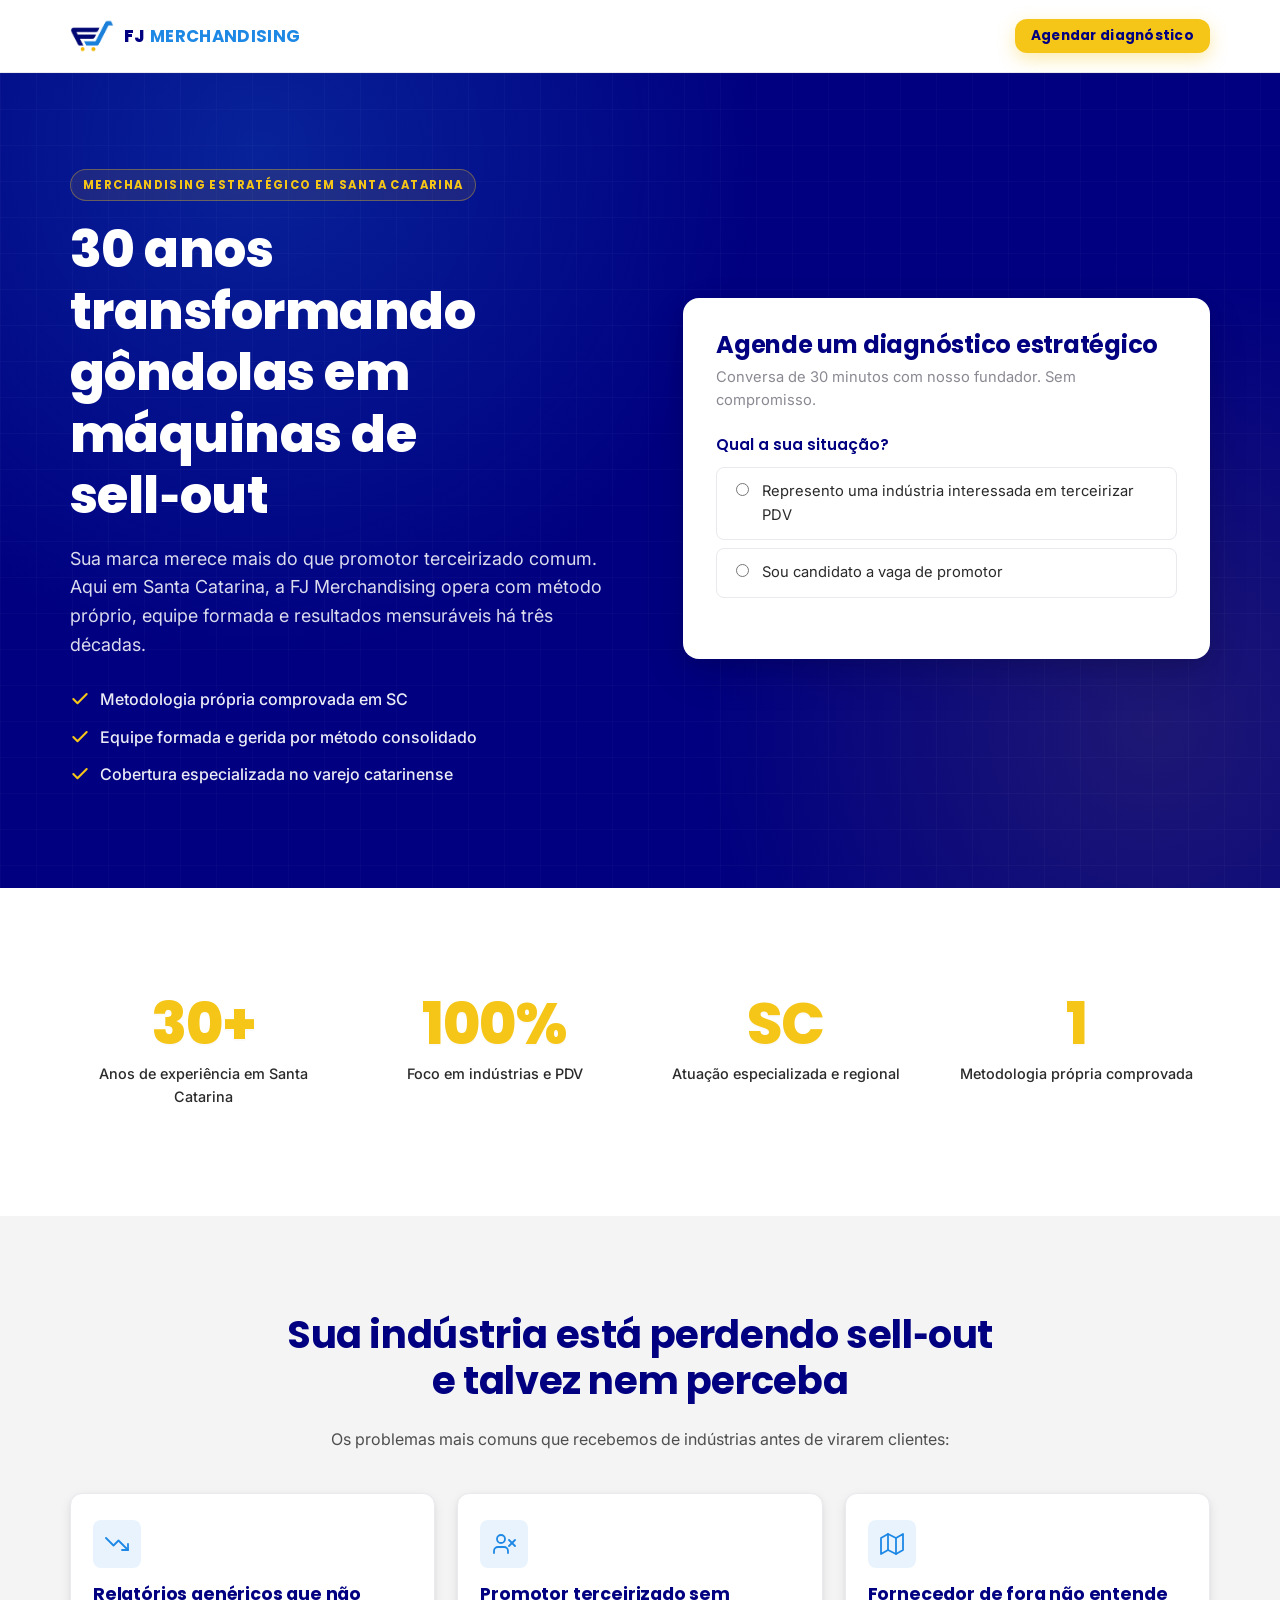
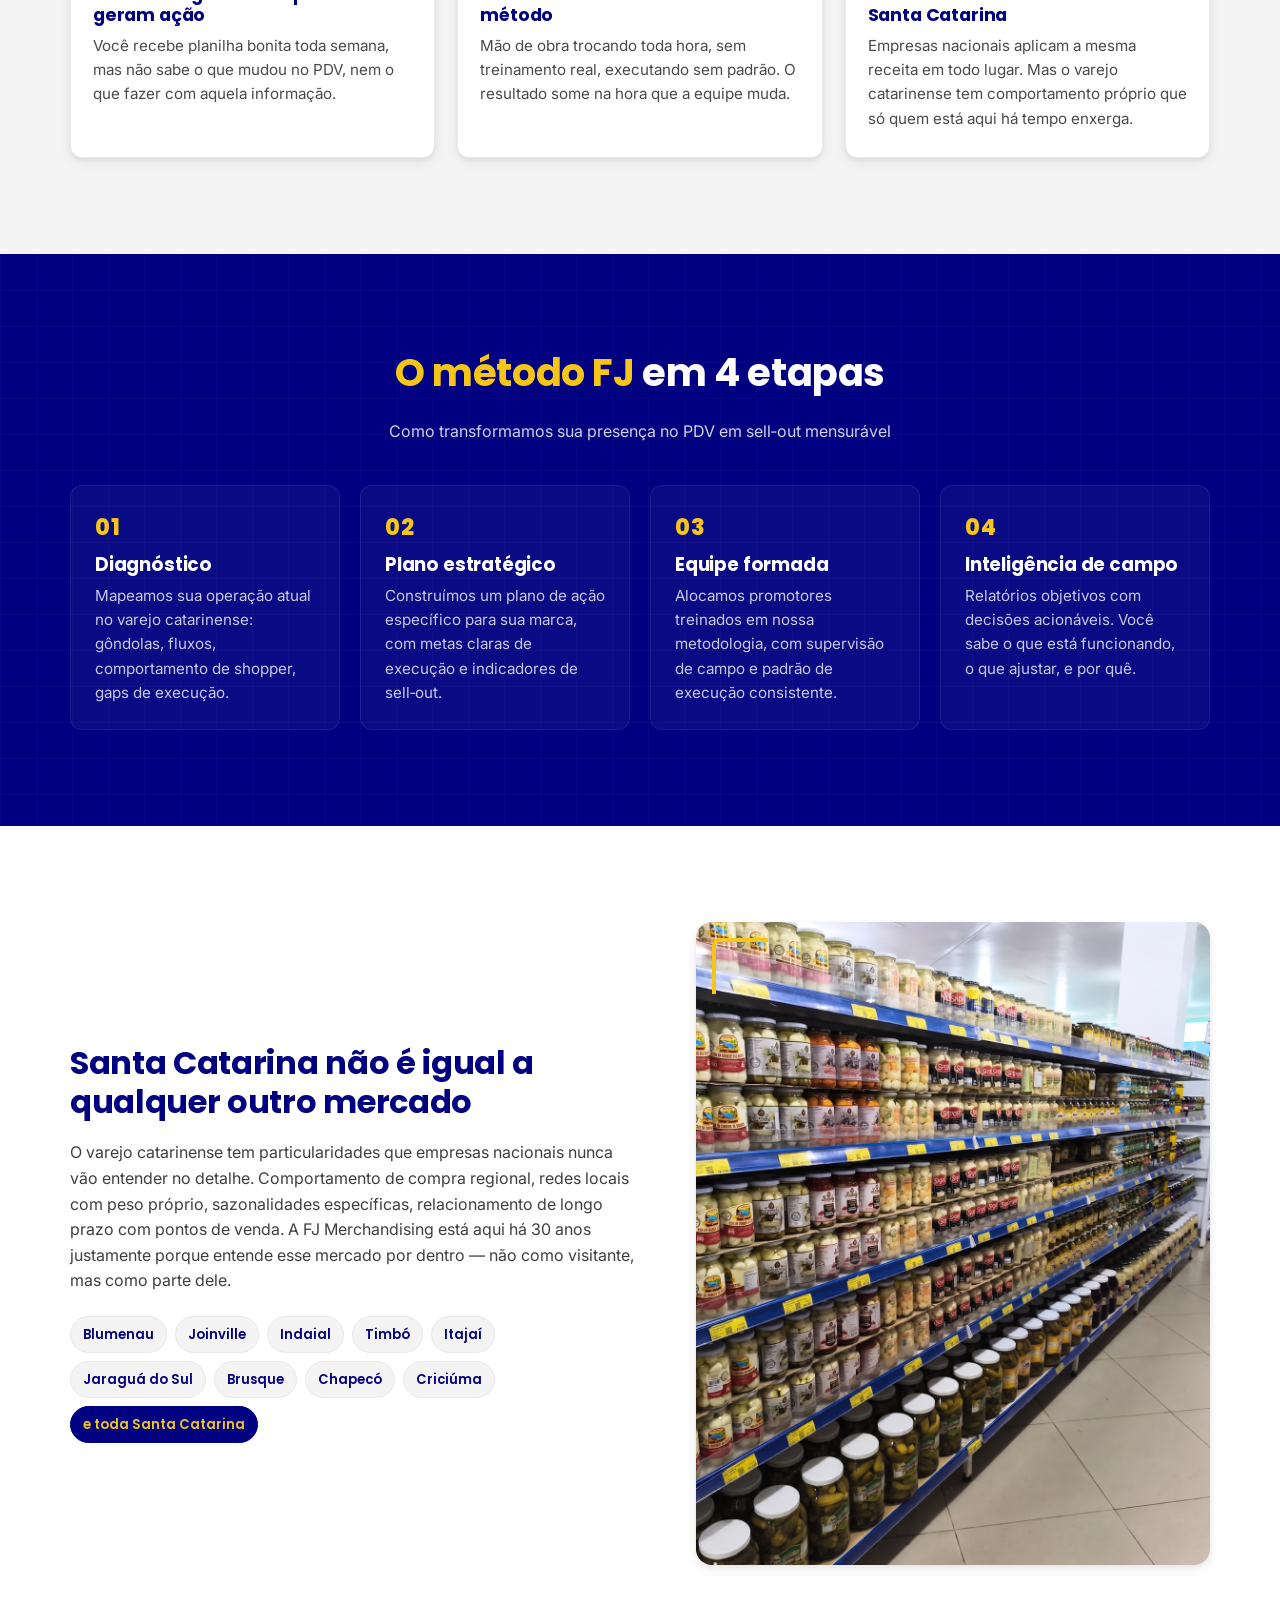
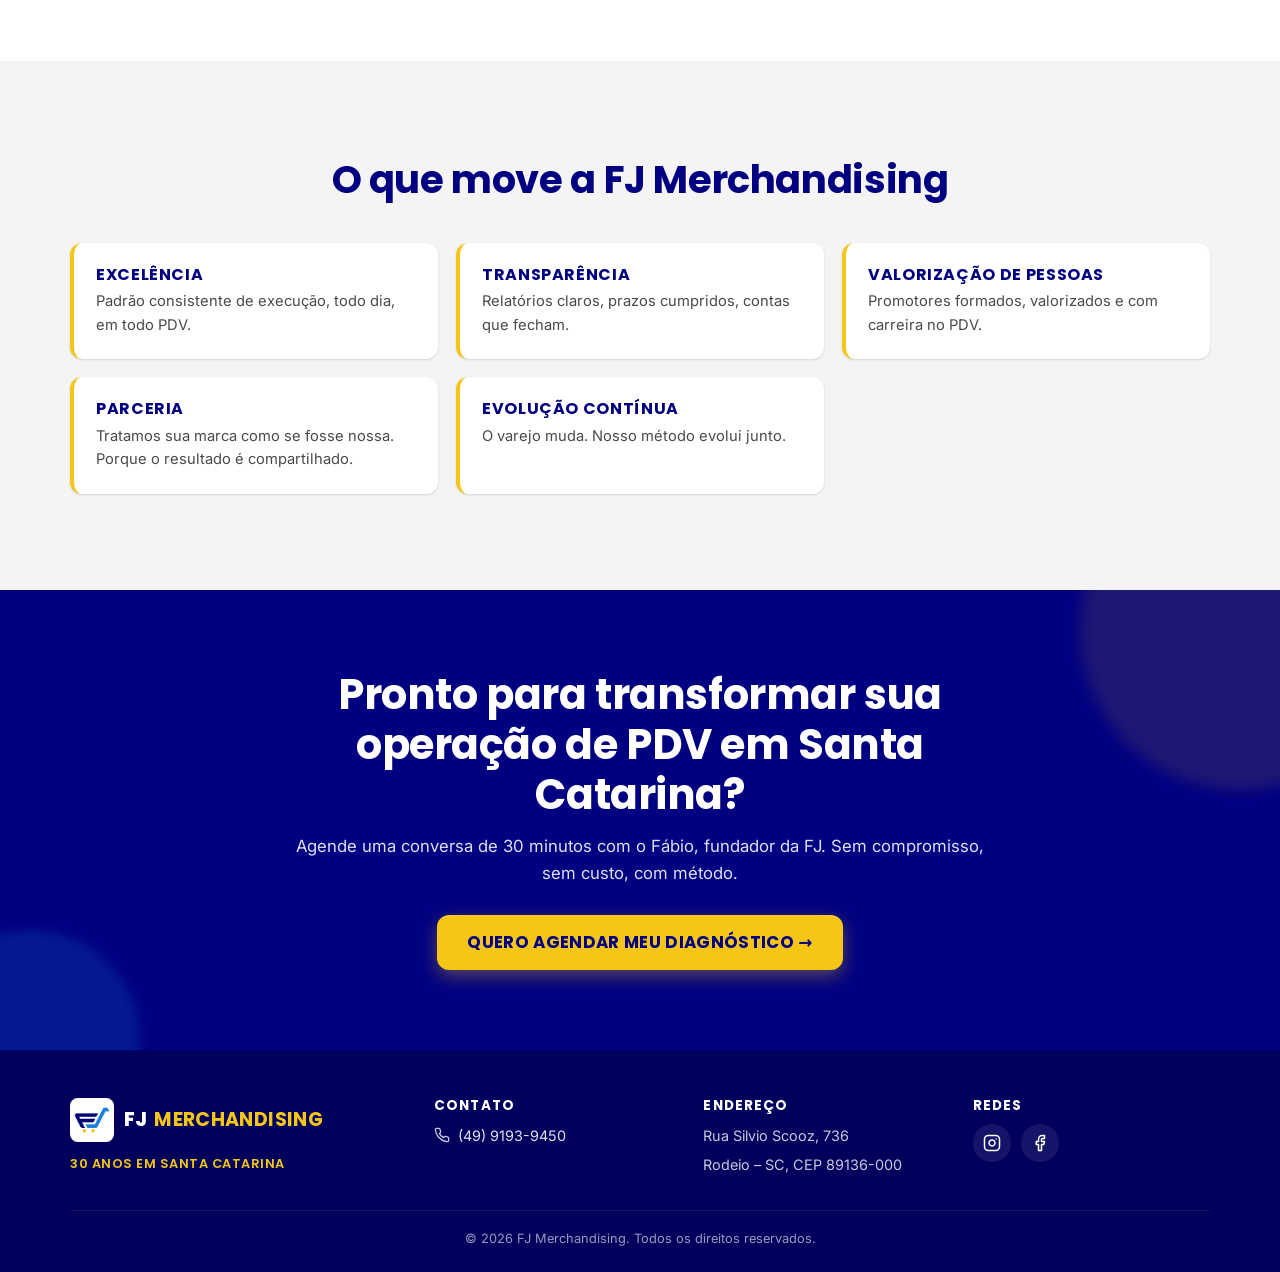
==== commit c3c7b7bb: "Update index.html" ====
--- a/index.html
+++ b/index.html
@@ -371,7 +371,7 @@
             <svg viewBox="0 0 24 24" fill="none" stroke="currentColor" stroke-width="2" stroke-linecap="round" stroke-linejoin="round" class="ico-inline" aria-hidden="true">
               <path d="M22 16.92v3a2 2 0 0 1-2.18 2 19.79 19.79 0 0 1-8.63-3.07 19.5 19.5 0 0 1-6-6 19.79 19.79 0 0 1-3.07-8.67A2 2 0 0 1 4.11 2h3a2 2 0 0 1 2 1.72c.13.96.37 1.9.72 2.81a2 2 0 0 1-.45 2.11L8.09 9.91a16 16 0 0 0 6 6l1.27-1.27a2 2 0 0 1 2.11-.45c.91.35 1.85.59 2.81.72A2 2 0 0 1 22 16.92z"/>
             </svg>
-            <a href="https://wa.me/5547991939450">(47) 99193-9450</a>
+            <a href="https://wa.me/554991939450">(49) 9193-9450</a>
           </p>
         </div>
 
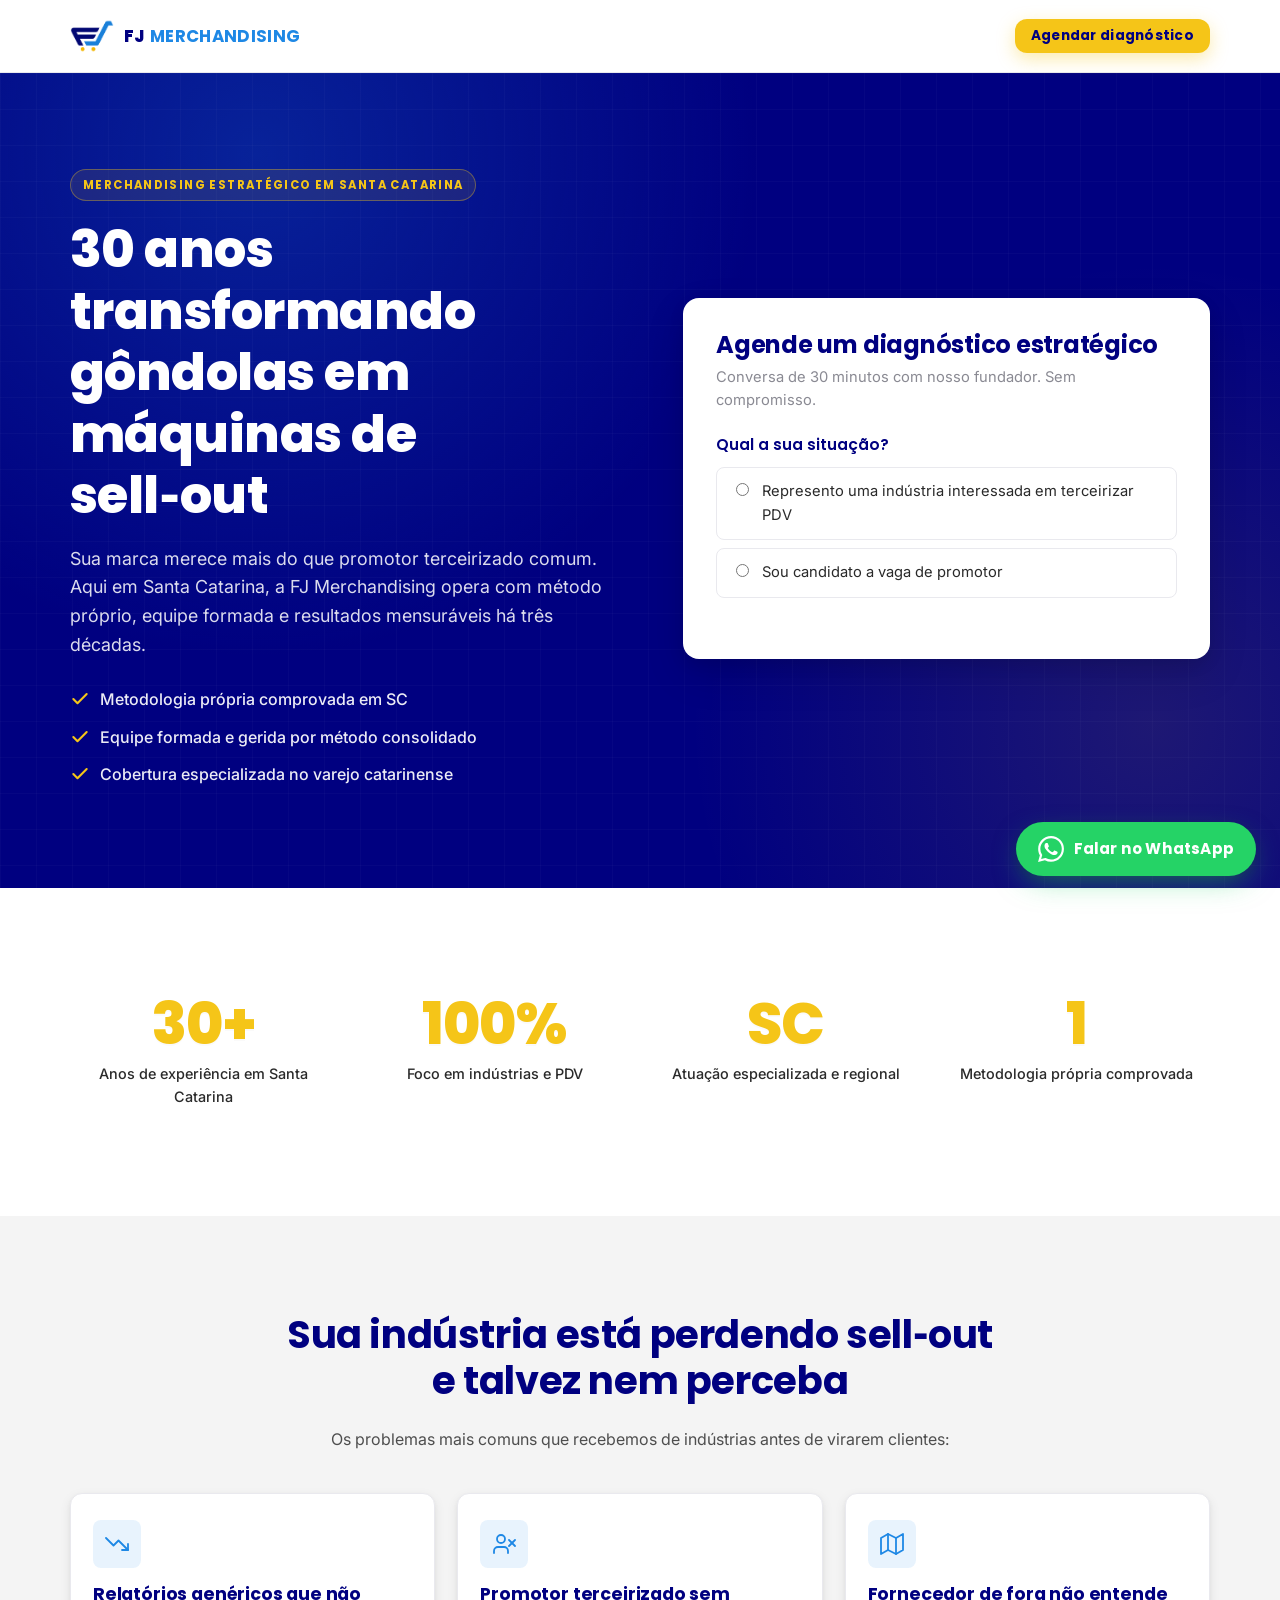
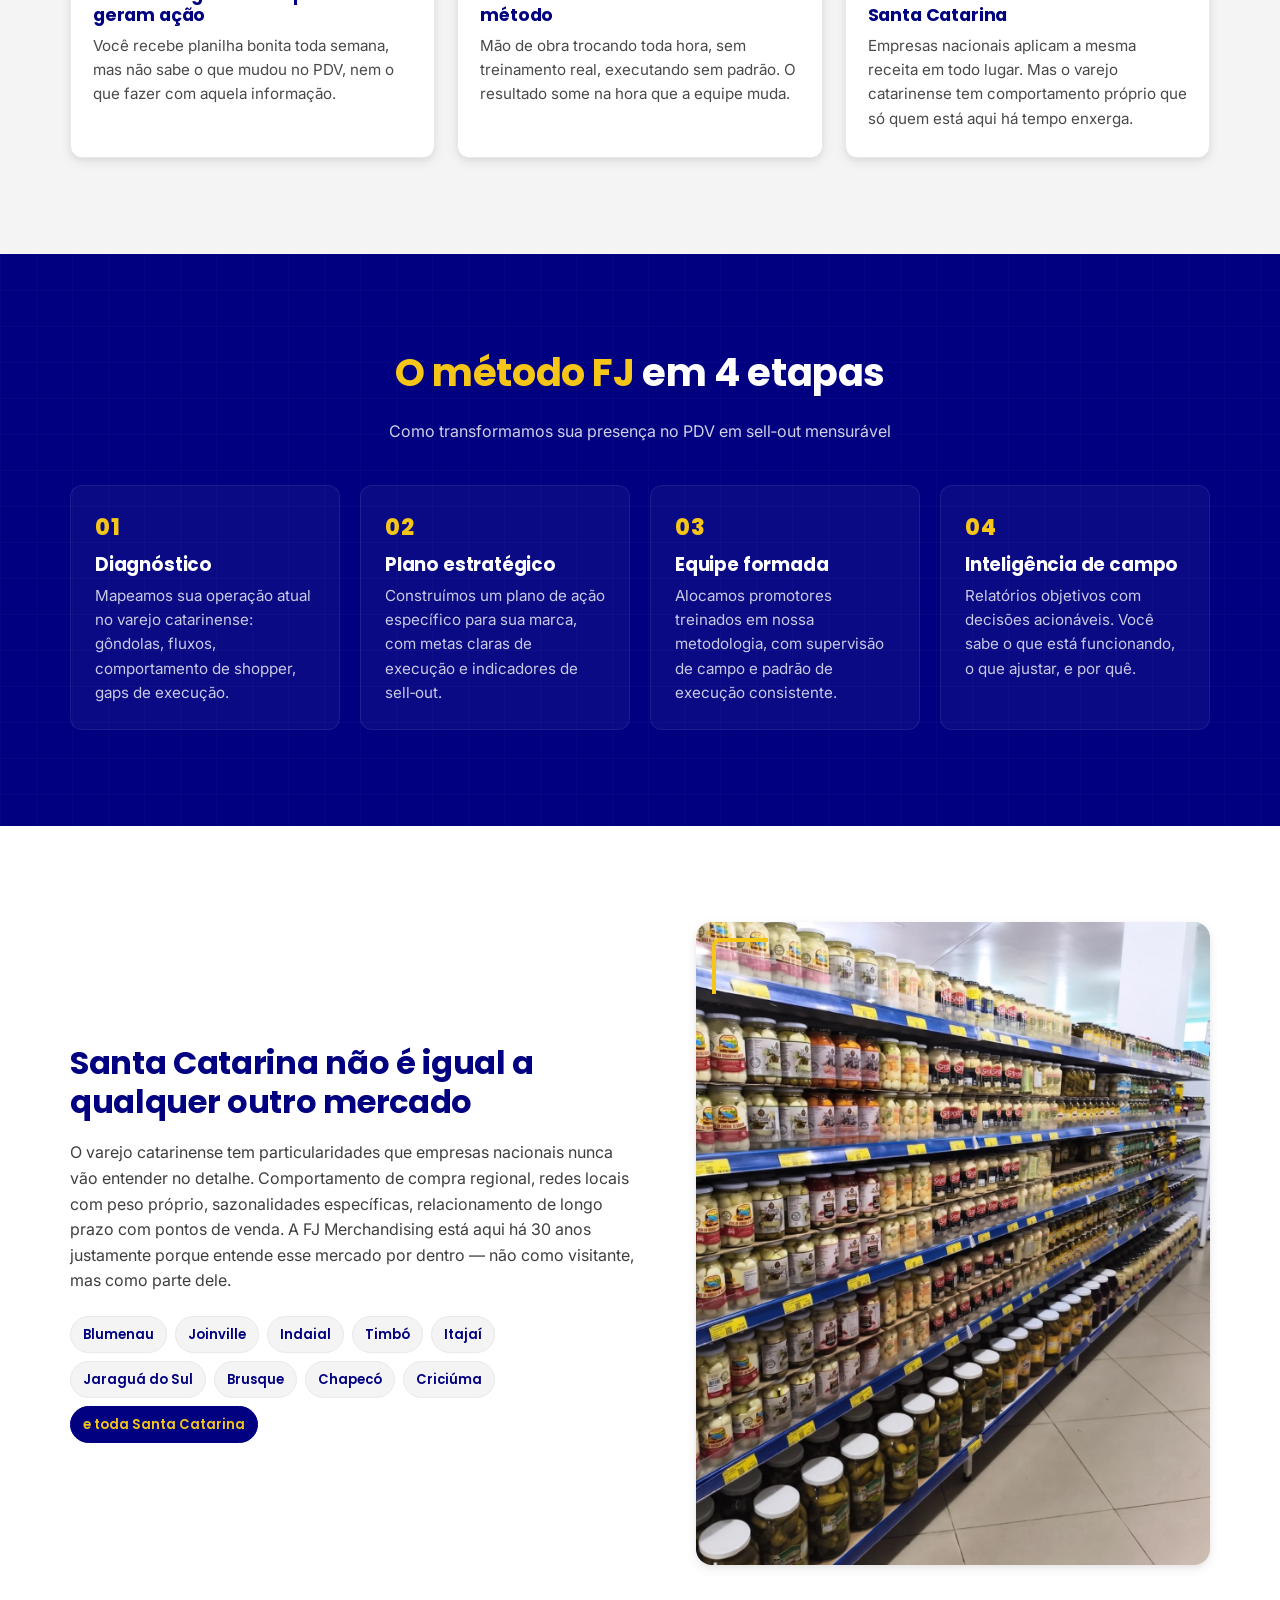
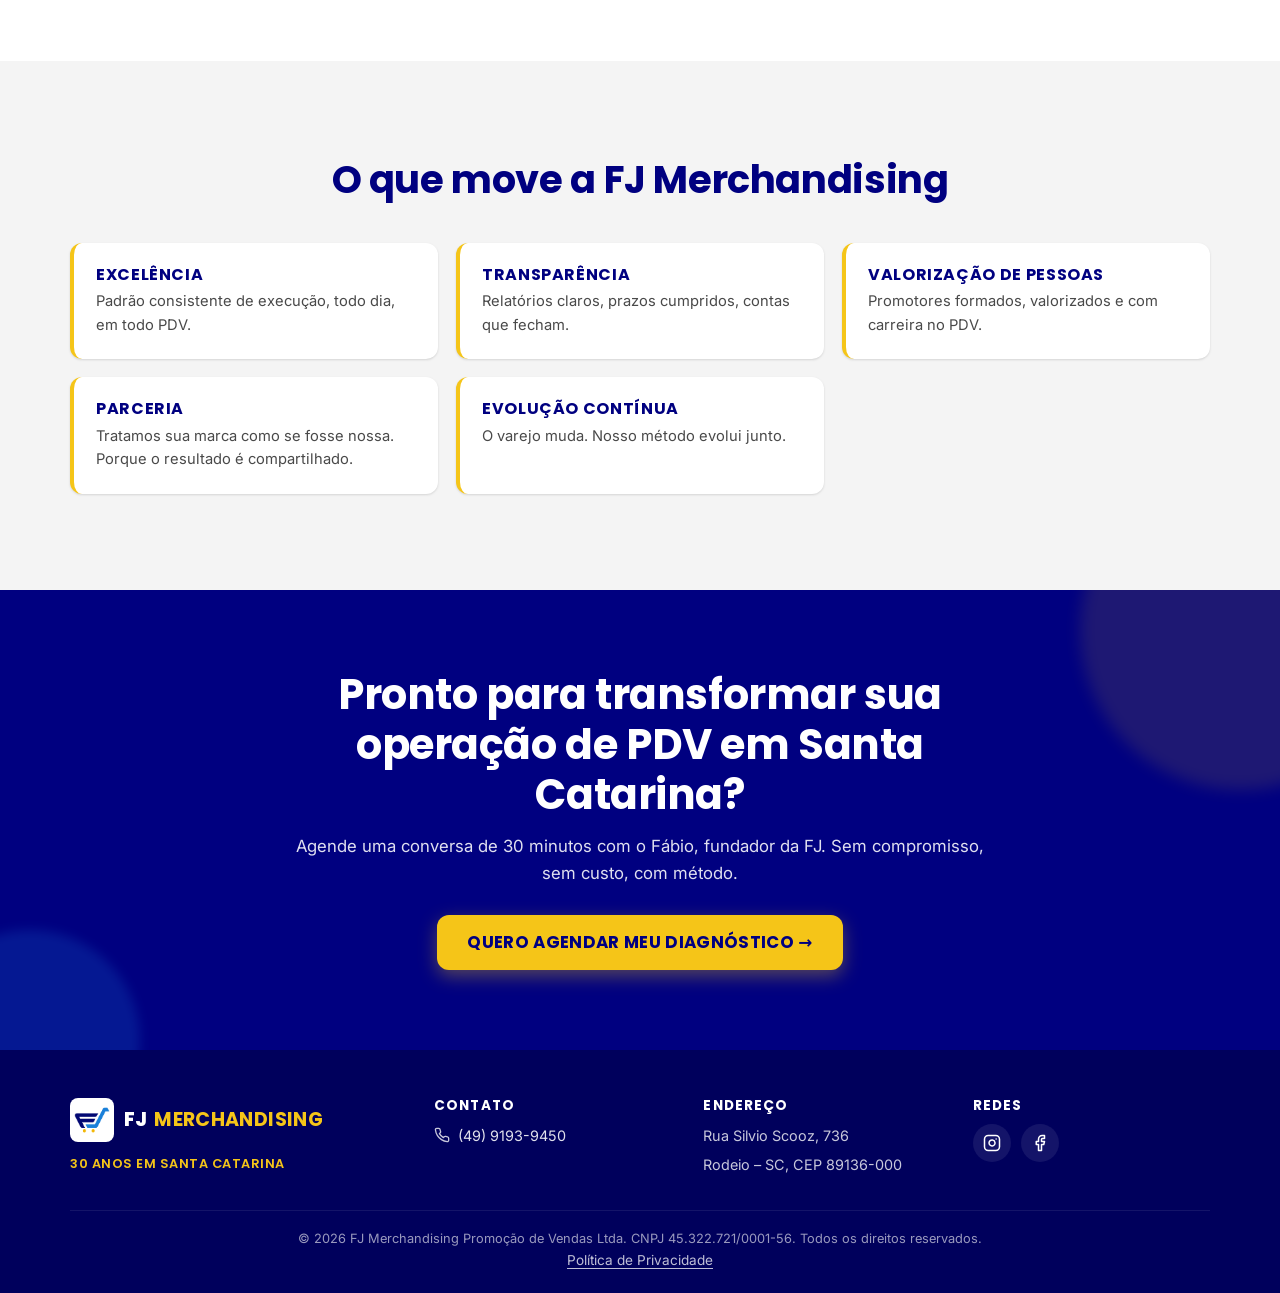
==== commit bd48798a: "Política de Privacidade, otimizações e WhatsApp" ====
--- a/index.html
+++ b/index.html
@@ -16,12 +16,50 @@
   <meta property="og:image" content="assets/og-image.jpg" />
   <meta property="og:locale" content="pt_BR" />
 
+  <!-- Favicons -->
+  <link rel="icon" type="image/png" sizes="32x32" href="assets/favicon-32.png" />
+  <link rel="apple-touch-icon" sizes="180x180" href="assets/apple-touch-icon.png" />
+
   <!-- Fonts -->
   <link rel="preconnect" href="https://fonts.googleapis.com" />
   <link rel="preconnect" href="https://fonts.gstatic.com" crossorigin />
   <link href="https://fonts.googleapis.com/css2?family=Inter:wght@400;500;600&family=Poppins:wght@400;600;700;800&display=swap" rel="stylesheet" />
 
   <link rel="stylesheet" href="css/style.css" />
+
+  <!-- Schema.org — LocalBusiness (ajuda Google a entender o negócio e gerar extensões automáticas no Ads) -->
+  <script type="application/ld+json">
+  {
+    "@context": "https://schema.org",
+    "@type": "LocalBusiness",
+    "name": "FJ Merchandising Promoção de Vendas Ltda",
+    "alternateName": "FJ Merchandising",
+    "description": "Terceirização de merchandising e gestão estratégica de PDV para indústrias em Santa Catarina. 30 anos de mercado, metodologia própria.",
+    "url": "https://fjmerchandising.github.io",
+    "logo": "https://fjmerchandising.github.io/assets/logo-cropped.png",
+    "image": "https://fjmerchandising.github.io/assets/og-image.jpg",
+    "telephone": "+554991939450",
+    "email": "abriii.academy.fj@gmail.com",
+    "address": {
+      "@type": "PostalAddress",
+      "streetAddress": "Rua Silvio Scooz, 736",
+      "addressLocality": "Rodeio",
+      "addressRegion": "SC",
+      "postalCode": "89136-000",
+      "addressCountry": "BR"
+    },
+    "areaServed": {
+      "@type": "State",
+      "name": "Santa Catarina"
+    },
+    "sameAs": [
+      "https://www.instagram.com/fj.merchandisingsc/",
+      "https://www.facebook.com/profile.php?id=61572347079228"
+    ],
+    "foundingDate": "1996",
+    "priceRange": "$$"
+  }
+  </script>
 
   <!-- Google tag (gtag.js) — GA4 -->
   <script async src="https://www.googletagmanager.com/gtag/js?id=G-H8EGLTFT93"></script>
@@ -31,6 +69,14 @@
     gtag('js', new Date());
     gtag('config', 'G-H8EGLTFT93');
   </script>
+
+  <!-- Google Ads tag (gtag.js) — descomente e troque AW-XXXXXXXXX quando criar conta no Google Ads -->
+  <!--
+  <script async src="https://www.googletagmanager.com/gtag/js?id=AW-XXXXXXXXX"></script>
+  <script>
+    gtag('config', 'AW-XXXXXXXXX');
+  </script>
+  -->
 </head>
 <body>
 
@@ -371,7 +417,7 @@
             <svg viewBox="0 0 24 24" fill="none" stroke="currentColor" stroke-width="2" stroke-linecap="round" stroke-linejoin="round" class="ico-inline" aria-hidden="true">
               <path d="M22 16.92v3a2 2 0 0 1-2.18 2 19.79 19.79 0 0 1-8.63-3.07 19.5 19.5 0 0 1-6-6 19.79 19.79 0 0 1-3.07-8.67A2 2 0 0 1 4.11 2h3a2 2 0 0 1 2 1.72c.13.96.37 1.9.72 2.81a2 2 0 0 1-.45 2.11L8.09 9.91a16 16 0 0 0 6 6l1.27-1.27a2 2 0 0 1 2.11-.45c.91.35 1.85.59 2.81.72A2 2 0 0 1 22 16.92z"/>
             </svg>
-            <a href="https://wa.me/554991939450">(49) 9193-9450</a>
+            <a href="https://wa.me/554991939450" target="_blank" rel="noopener" class="wa-link" data-wa-source="footer">(49) 9193-9450</a>
           </p>
         </div>
 
@@ -401,10 +447,26 @@
       </div>
 
       <div class="footer-bottom">
-        <p>© 2026 FJ Merchandising. Todos os direitos reservados.</p>
+        <p>© 2026 FJ Merchandising Promoção de Vendas Ltda. CNPJ 45.322.721/0001-56. Todos os direitos reservados.</p>
+        <p class="footer-links">
+          <a href="privacidade.html">Política de Privacidade</a>
+        </p>
       </div>
     </div>
   </footer>
+
+  <!-- Botão flutuante de WhatsApp (mobile/desktop) -->
+  <a href="https://wa.me/554991939450?text=Ol%C3%A1!%20Vim%20pelo%20site%20da%20FJ%20Merchandising%20e%20gostaria%20de%20mais%20informa%C3%A7%C3%B5es."
+     class="wa-floating wa-link"
+     target="_blank"
+     rel="noopener"
+     aria-label="Falar no WhatsApp com a FJ Merchandising"
+     data-wa-source="floating">
+    <svg viewBox="0 0 24 24" fill="currentColor" aria-hidden="true">
+      <path d="M17.472 14.382c-.297-.149-1.758-.867-2.03-.967-.273-.099-.471-.148-.67.15-.197.297-.767.966-.94 1.164-.173.199-.347.223-.644.075-.297-.15-1.255-.463-2.39-1.475-.883-.788-1.48-1.761-1.653-2.059-.173-.297-.018-.458.13-.606.134-.133.298-.347.446-.52.149-.174.198-.298.298-.497.099-.198.05-.371-.025-.52-.075-.149-.669-1.612-.916-2.207-.242-.579-.487-.5-.669-.51-.173-.008-.371-.01-.57-.01-.198 0-.52.074-.792.372-.272.297-1.04 1.016-1.04 2.479 0 1.462 1.065 2.875 1.213 3.074.149.198 2.096 3.2 5.077 4.487.709.306 1.262.489 1.694.625.712.227 1.36.195 1.871.118.571-.085 1.758-.719 2.006-1.413.248-.694.248-1.289.173-1.413-.074-.124-.272-.198-.57-.347m-5.421 7.403h-.004a9.87 9.87 0 01-5.031-1.378l-.361-.214-3.741.982.998-3.648-.235-.374a9.86 9.86 0 01-1.51-5.26c.001-5.45 4.436-9.884 9.888-9.884 2.64 0 5.122 1.03 6.988 2.898a9.825 9.825 0 012.893 6.994c-.003 5.45-4.437 9.884-9.885 9.884m8.413-18.297A11.815 11.815 0 0012.05 0C5.495 0 .16 5.335.157 11.892c0 2.096.547 4.142 1.588 5.945L.057 24l6.305-1.654a11.882 11.882 0 005.683 1.448h.005c6.554 0 11.89-5.335 11.893-11.893a11.821 11.821 0 00-3.48-8.413Z"/>
+    </svg>
+    <span class="wa-floating-label">Falar no WhatsApp</span>
+  </a>
 
   <script src="js/script.js" defer></script>
 </body>
--- a/css/style.css
+++ b/css/style.css
@@ -864,3 +864,87 @@
   .section-head h2 { font-size: 2.4rem; }
   .cta-inner h2   { font-size: 2.6rem; }
 }
+
+/* ===========================================================
+   BOTÃO FLUTUANTE DE WHATSAPP
+   Aparece sempre no canto inferior, fixo. Mobile-first.
+   =========================================================== */
+.wa-floating {
+  position: fixed;
+  right: 18px;
+  bottom: 18px;
+  z-index: 9999;
+  display: inline-flex;
+  align-items: center;
+  gap: 10px;
+  padding: 14px 16px;
+  background: #25d366;
+  color: #fff;
+  border-radius: 999px;
+  text-decoration: none;
+  font-family: var(--font-poppins, 'Poppins', sans-serif);
+  font-weight: 700;
+  font-size: 0.95rem;
+  letter-spacing: 0.2px;
+  box-shadow: 0 10px 30px -8px rgba(37, 211, 102, 0.55), 0 4px 12px rgba(0,0,0,0.2);
+  transition: transform 0.22s ease, box-shadow 0.22s ease, background 0.22s ease;
+  -webkit-tap-highlight-color: transparent;
+}
+
+.wa-floating:hover,
+.wa-floating:focus-visible {
+  transform: translateY(-2px) scale(1.03);
+  background: #1ebe57;
+  box-shadow: 0 16px 40px -8px rgba(37, 211, 102, 0.7), 0 6px 16px rgba(0,0,0,0.25);
+}
+
+.wa-floating svg {
+  width: 26px;
+  height: 26px;
+  flex-shrink: 0;
+}
+
+.wa-floating-label {
+  display: none;
+}
+
+/* Em telas maiores, mostra o texto ao lado do ícone */
+@media (min-width: 768px) {
+  .wa-floating {
+    right: 24px;
+    bottom: 24px;
+    padding: 14px 22px;
+  }
+  .wa-floating-label {
+    display: inline-block;
+  }
+}
+
+/* Animação sutil de "pulso" pra chamar atenção */
+@keyframes wa-pulse {
+  0%   { box-shadow: 0 10px 30px -8px rgba(37, 211, 102, 0.55), 0 0 0 0 rgba(37, 211, 102, 0.6); }
+  70%  { box-shadow: 0 10px 30px -8px rgba(37, 211, 102, 0.55), 0 0 0 14px rgba(37, 211, 102, 0); }
+  100% { box-shadow: 0 10px 30px -8px rgba(37, 211, 102, 0.55), 0 0 0 0 rgba(37, 211, 102, 0); }
+}
+
+.wa-floating {
+  animation: wa-pulse 2.6s ease-out infinite;
+}
+
+@media (prefers-reduced-motion: reduce) {
+  .wa-floating { animation: none; }
+}
+
+/* ===========================================================
+   LINKS DO RODAPÉ (Política de Privacidade)
+   =========================================================== */
+.footer-links {
+  margin-top: 8px;
+  font-size: 0.85rem;
+}
+.footer-links a {
+  color: rgba(255,255,255,0.75);
+  text-decoration: underline;
+  text-underline-offset: 3px;
+}
+.footer-links a:hover { color: #fff; }
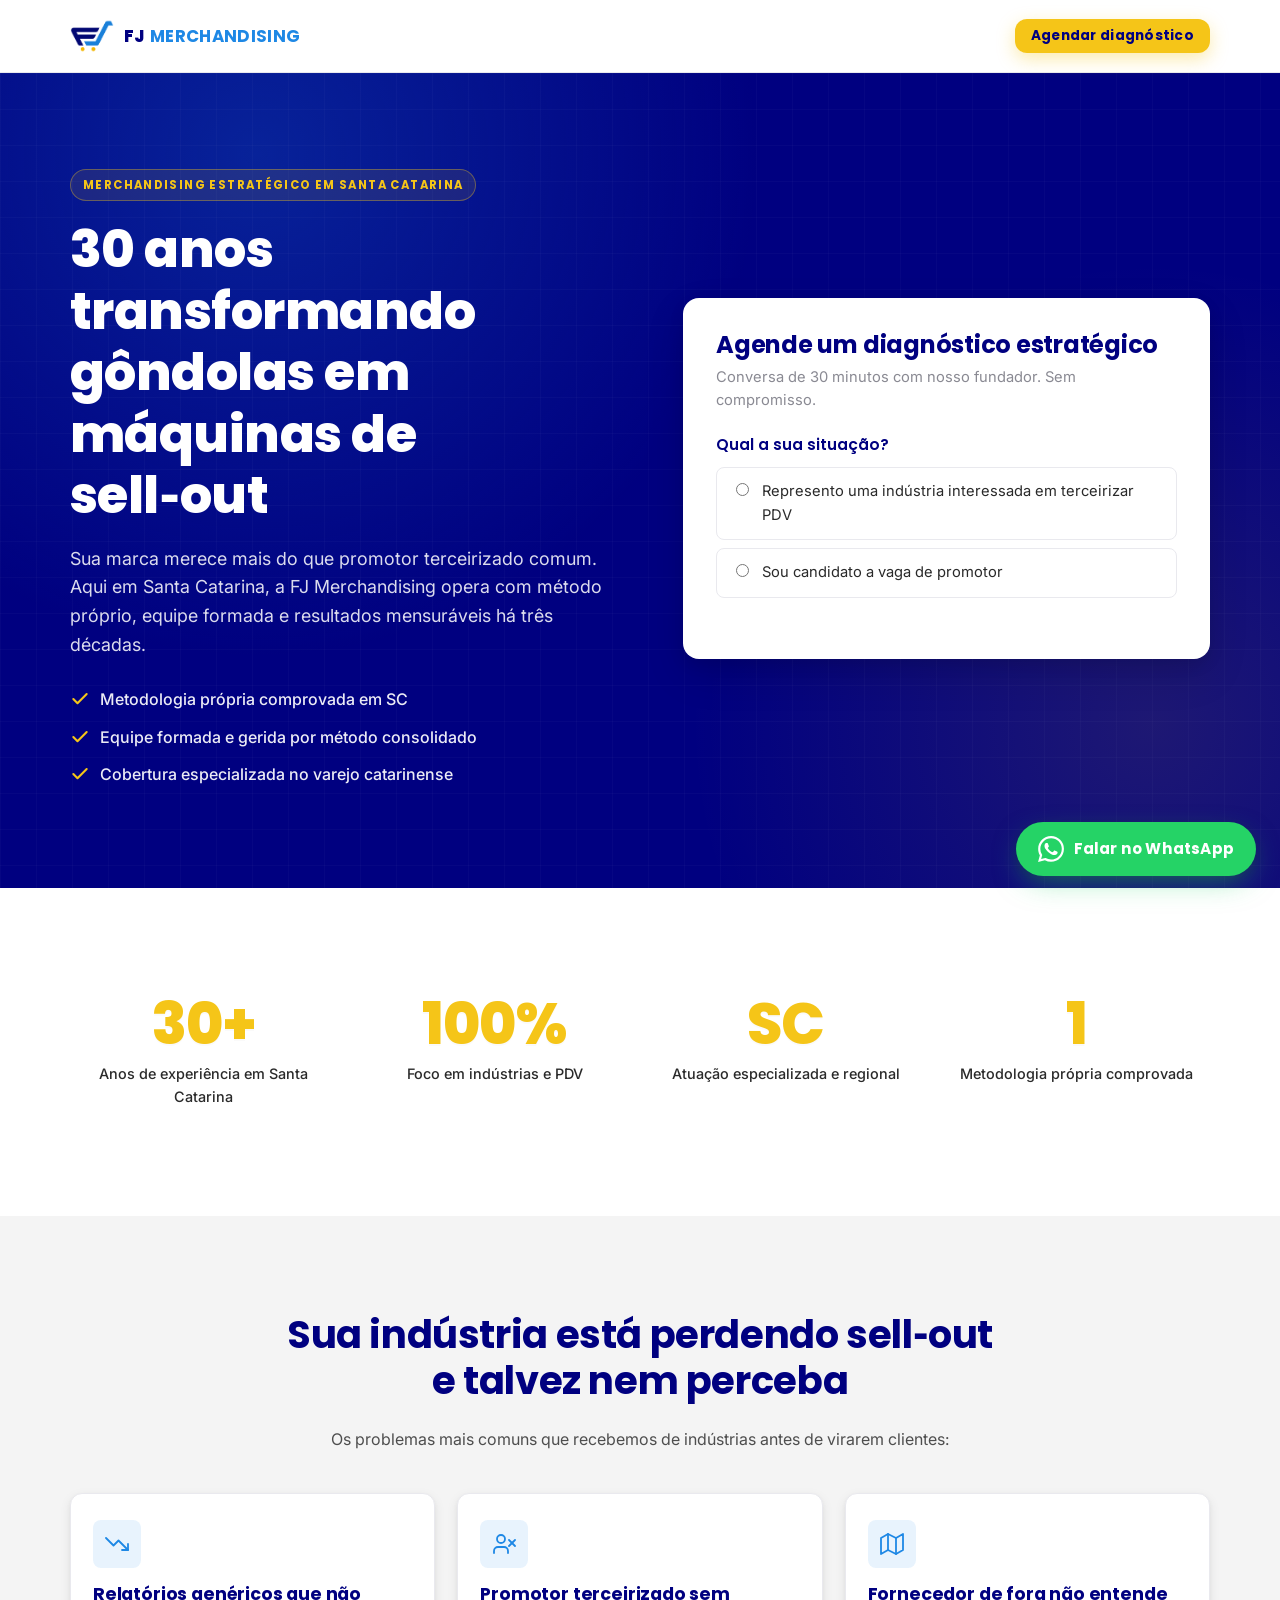
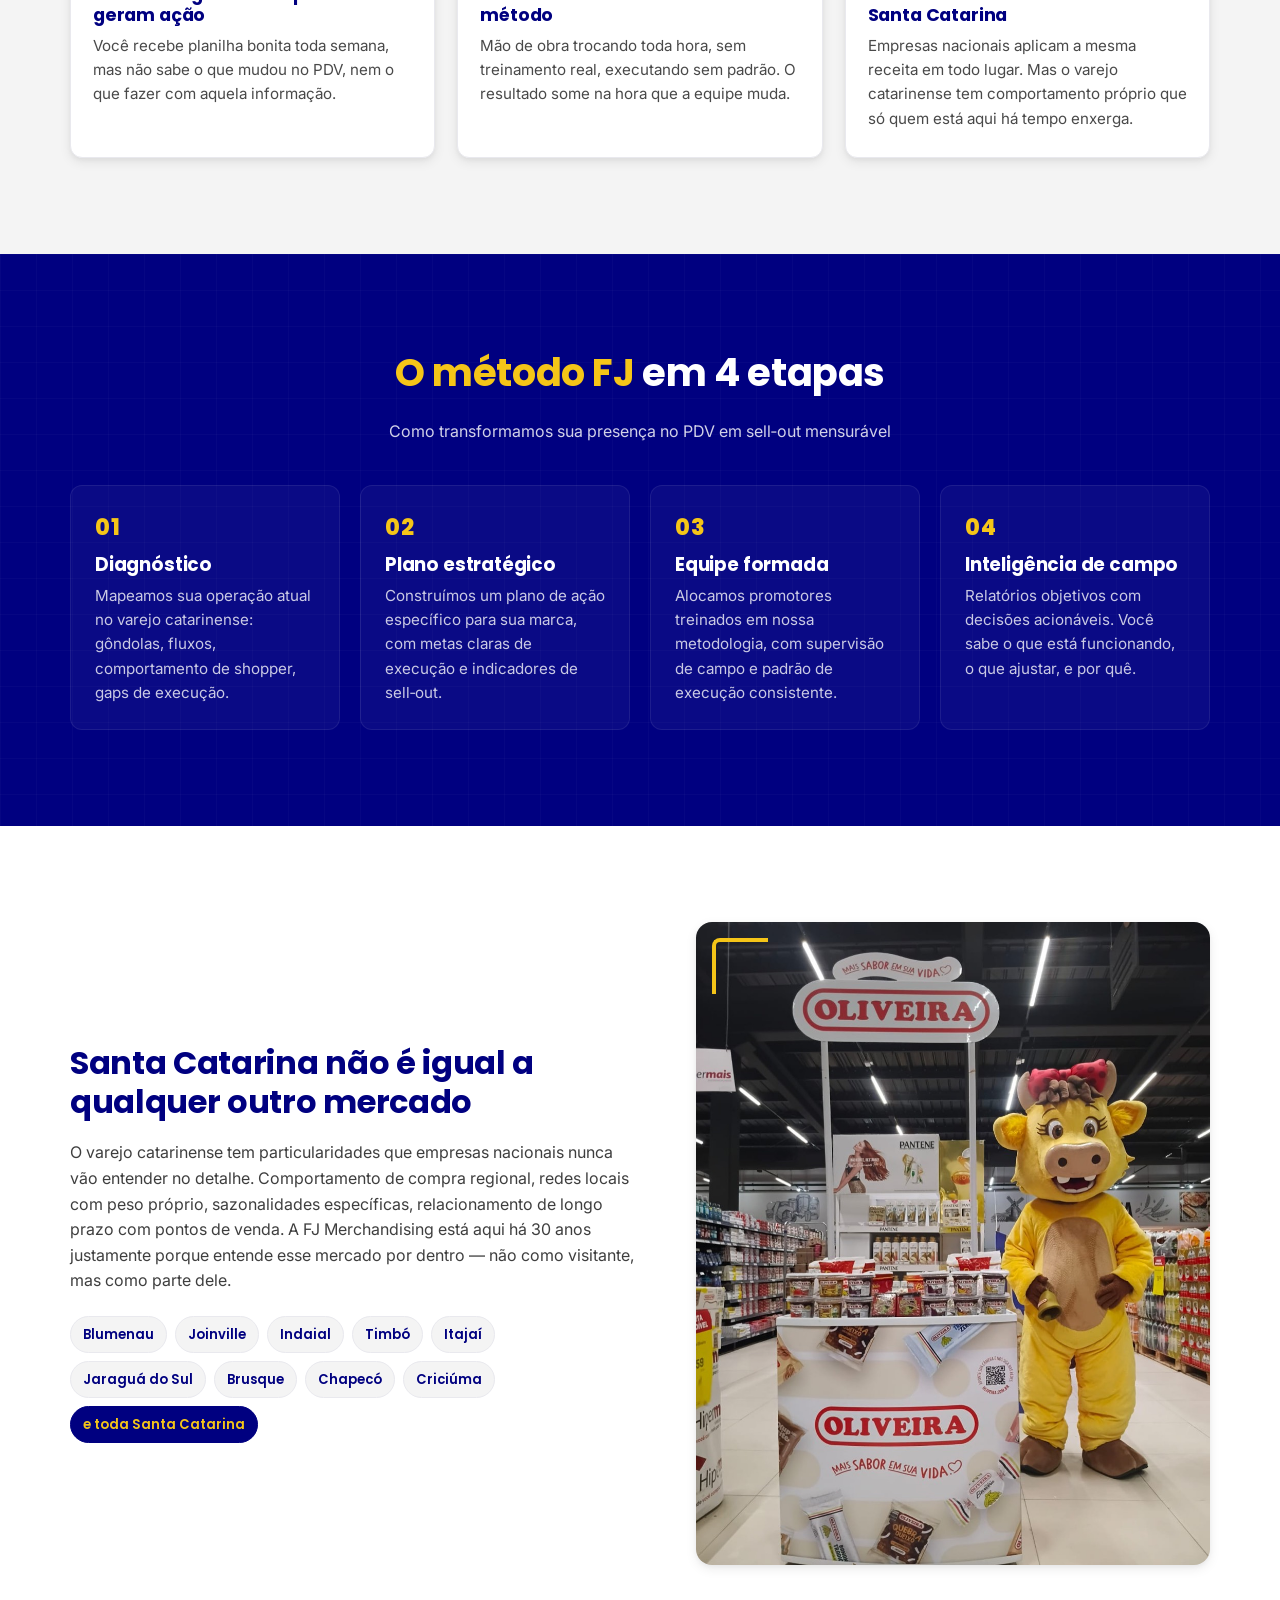
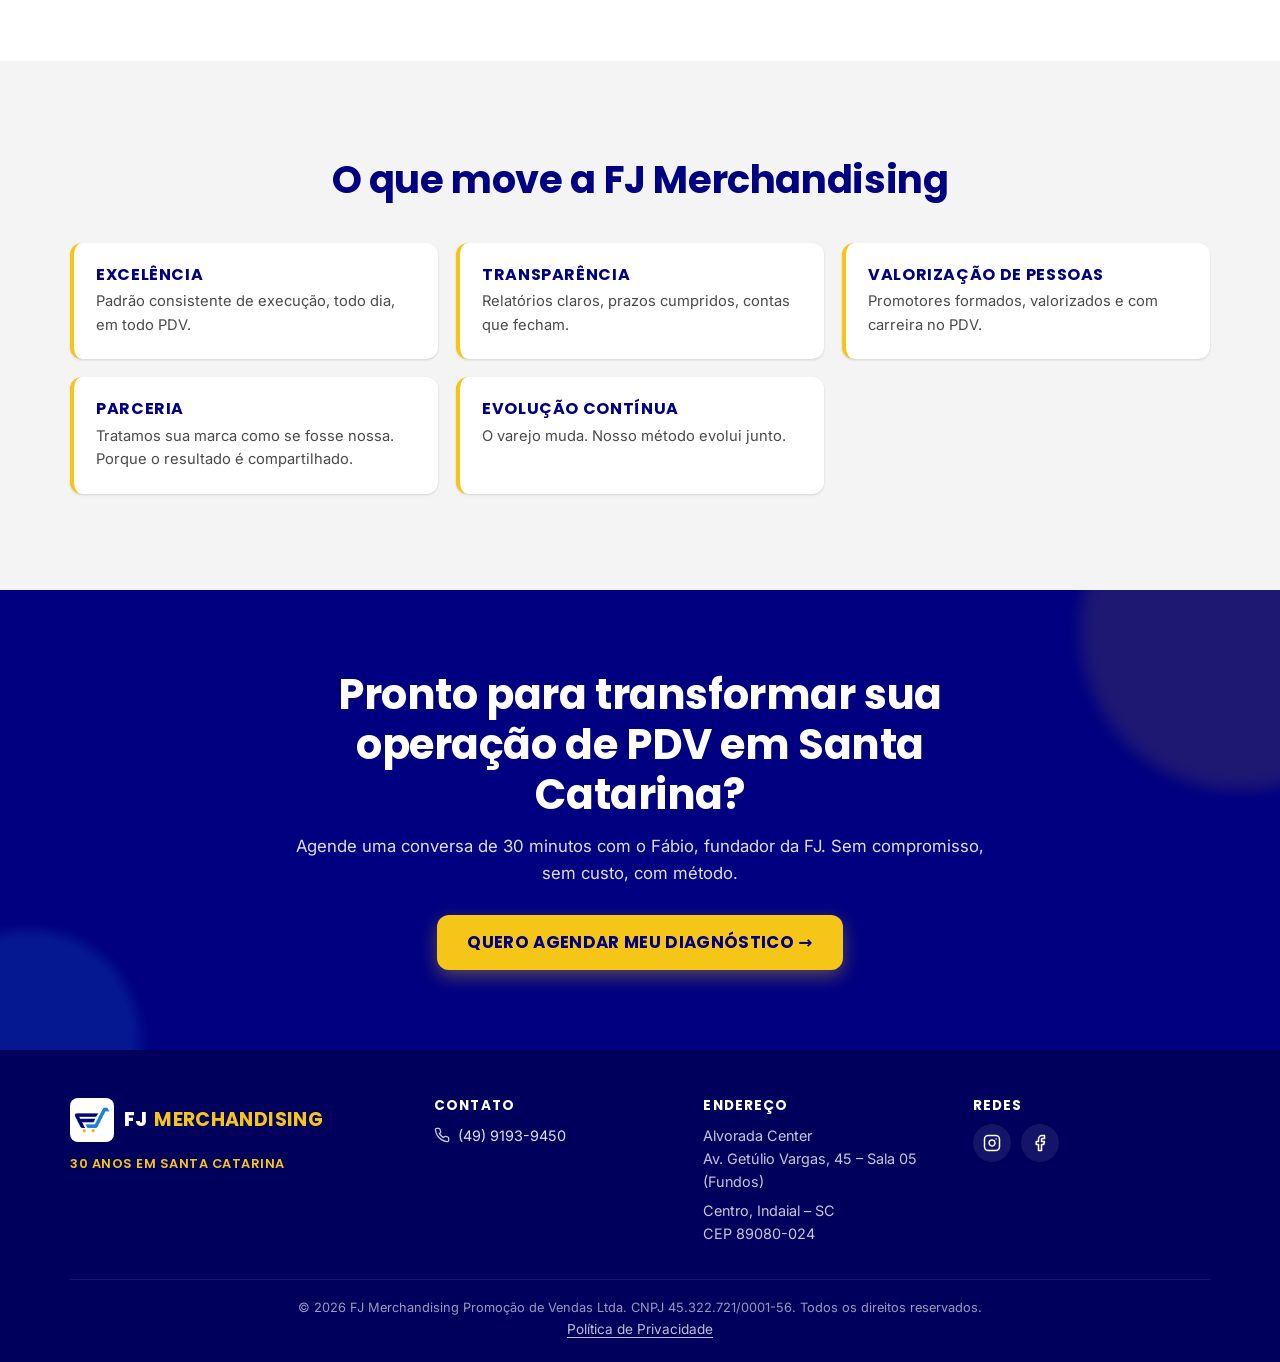
==== commit 260b39f2: "Add files via upload" ====
--- a/index.html
+++ b/index.html
@@ -42,10 +42,10 @@
     "email": "abriii.academy.fj@gmail.com",
     "address": {
       "@type": "PostalAddress",
-      "streetAddress": "Rua Silvio Scooz, 736",
-      "addressLocality": "Rodeio",
+      "streetAddress": "Alvorada Center - Av. Getúlio Vargas, 45 - Sala 05 - Fundos - Centro",
+      "addressLocality": "Indaial",
       "addressRegion": "SC",
-      "postalCode": "89136-000",
+      "postalCode": "89080-024",
       "addressCountry": "BR"
     },
     "areaServed": {
@@ -346,7 +346,7 @@
       </div>
 
       <div class="sc-image">
-        <img src="assets/pdv-gondola-organizada.jpg" alt="Gôndola de PDV em Santa Catarina perfeitamente organizada pela FJ Merchandising" loading="lazy" />
+        <img src="assets/pdv-oliveira-acao.jpg" alt="Ação de PDV da FJ Merchandising para a Oliveira em supermercado de Santa Catarina, com display de marca e mascote" loading="lazy" />
       </div>
     </div>
   </section>
@@ -423,8 +423,8 @@
 
         <div class="footer-col">
           <h4>Endereço</h4>
-          <p>Rua Silvio Scooz, 736</p>
-          <p>Rodeio – SC, CEP 89136-000</p>
+          <p>Alvorada Center<br />Av. Getúlio Vargas, 45 – Sala 05 (Fundos)</p>
+          <p>Centro, Indaial – SC<br />CEP 89080-024</p>
         </div>
 
         <div class="footer-col">
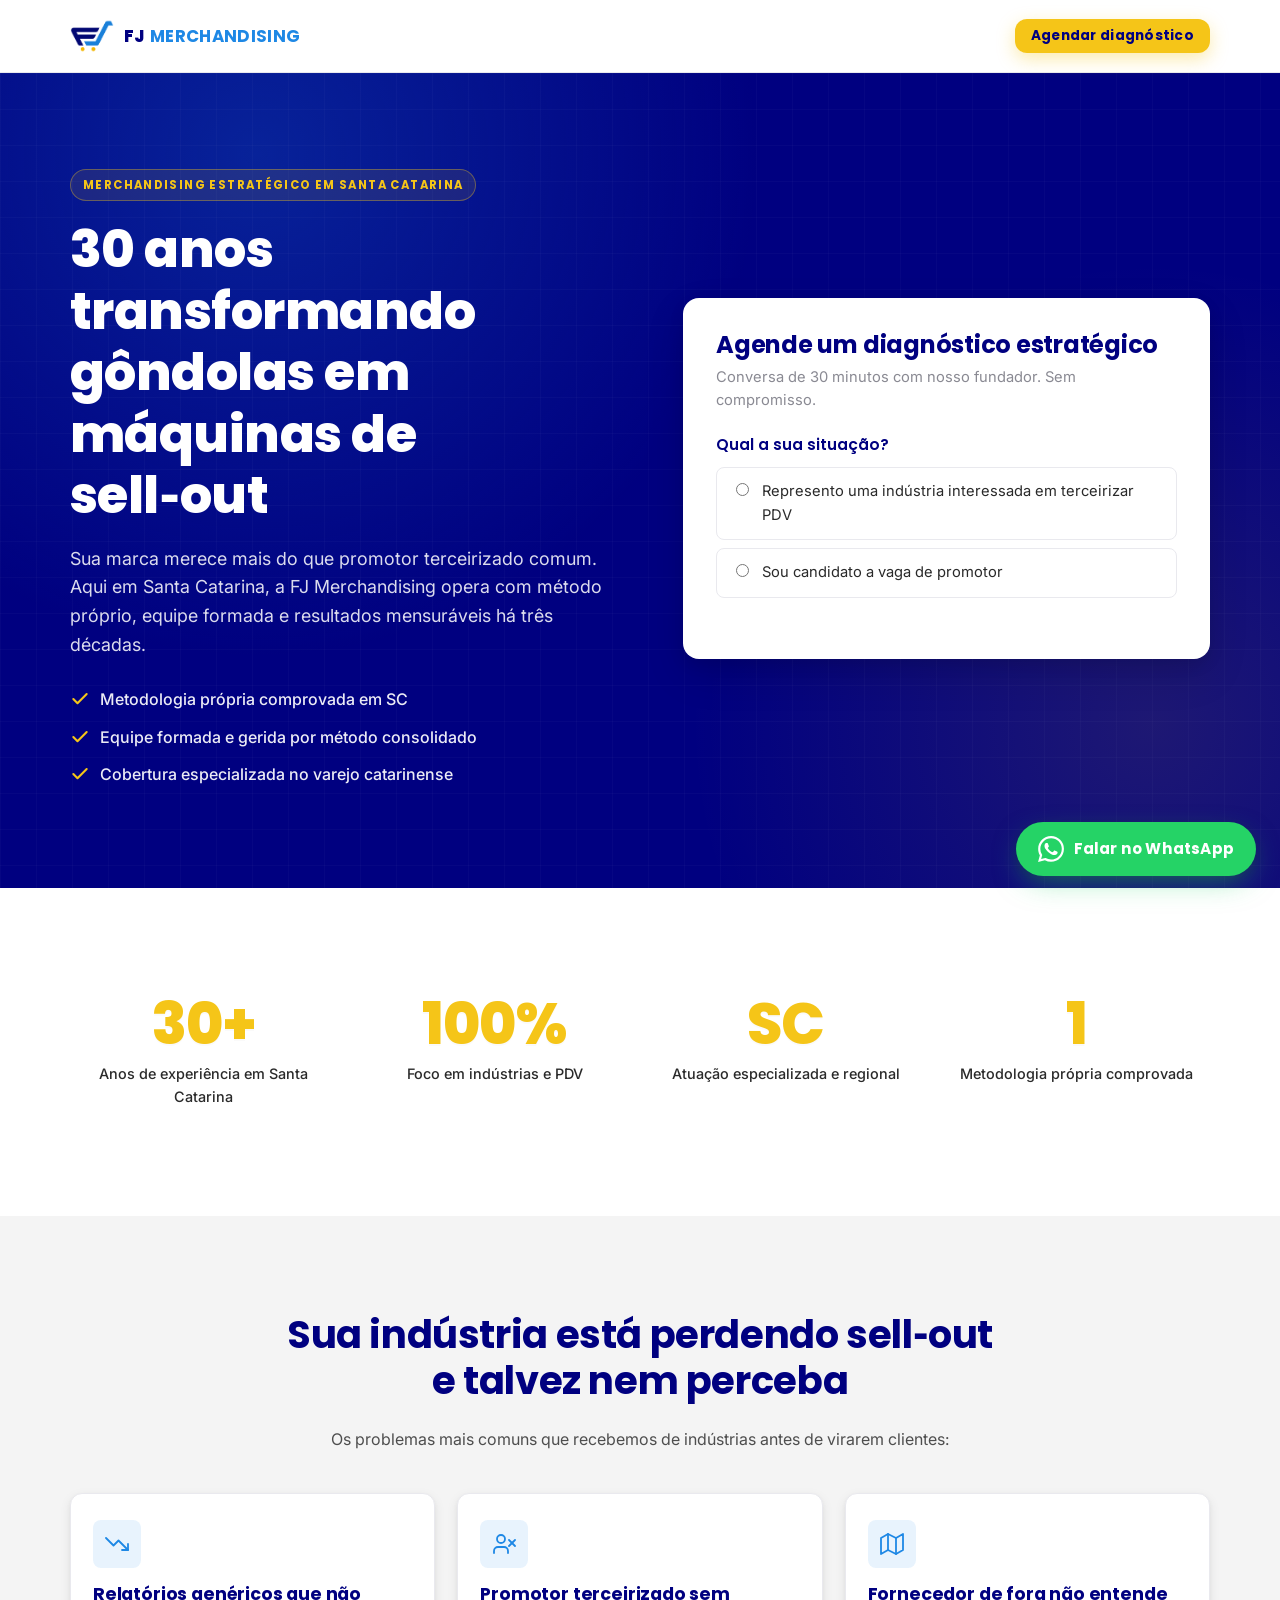
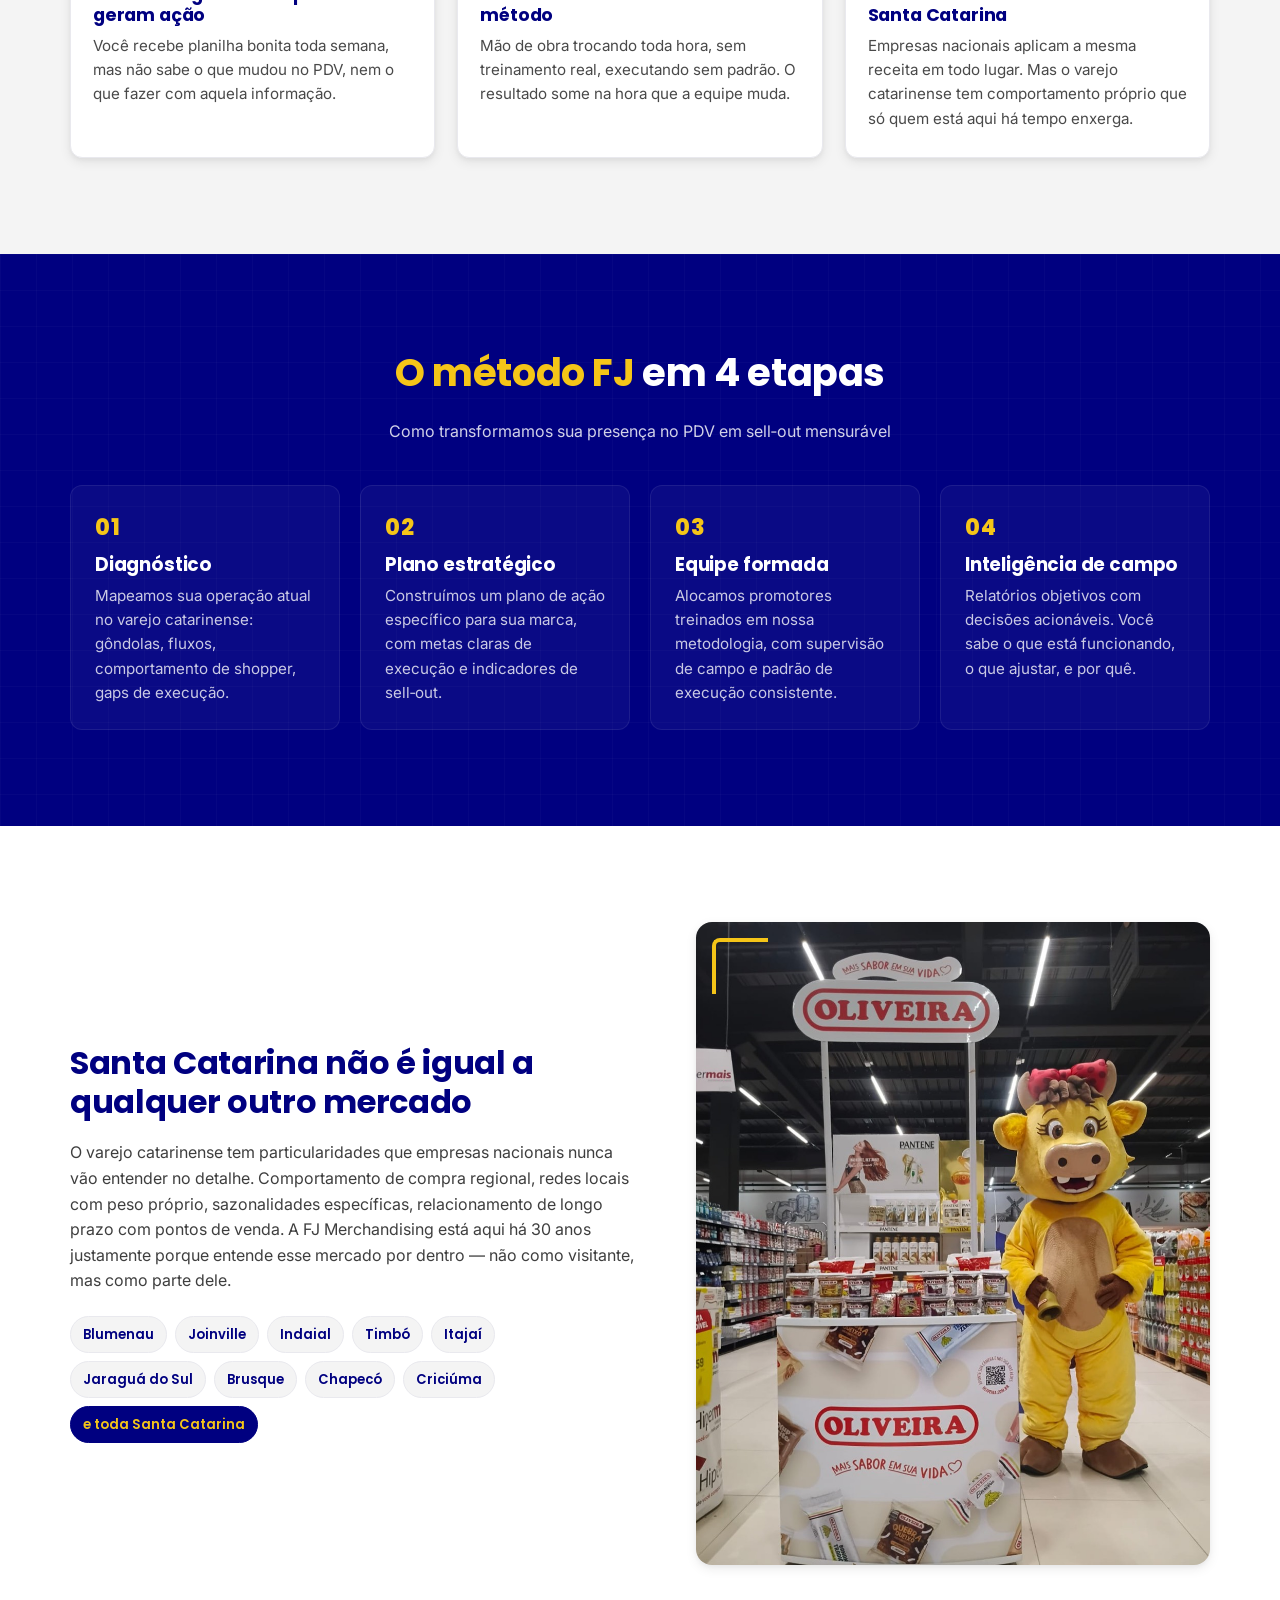
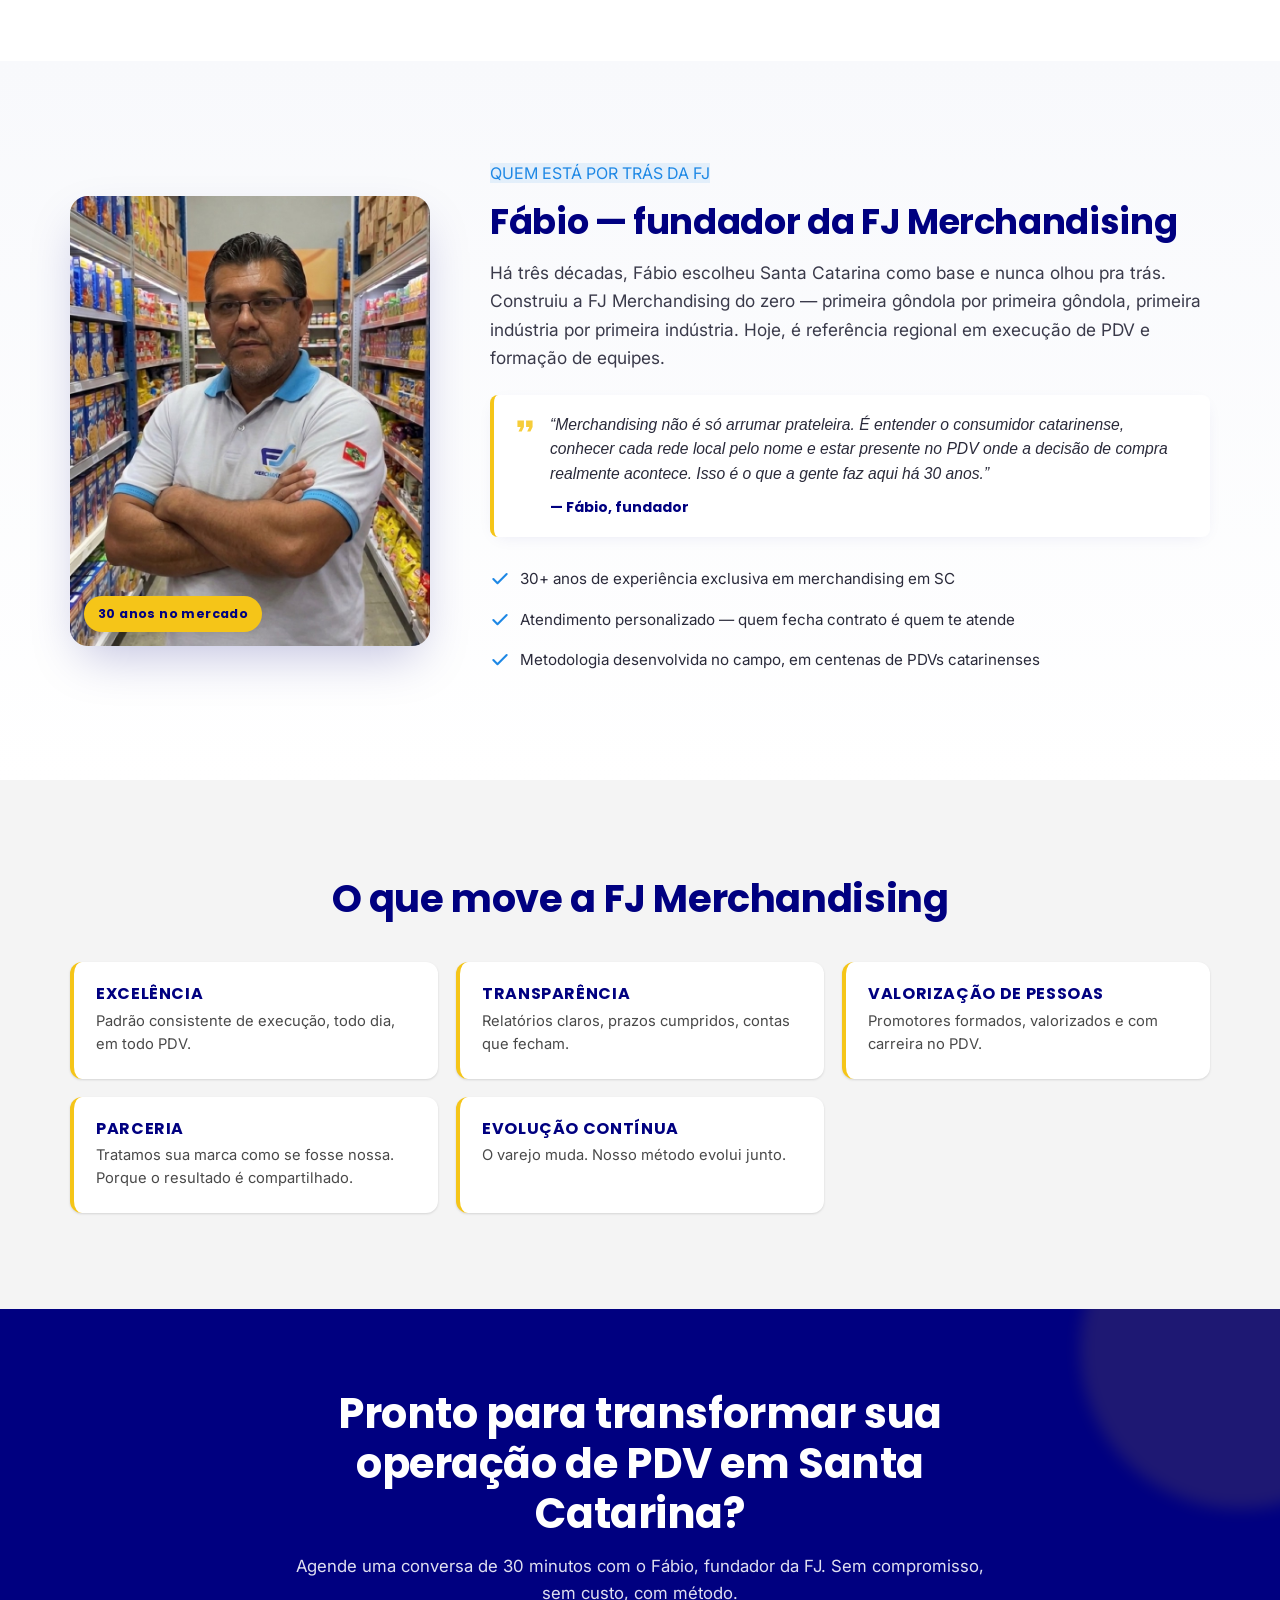
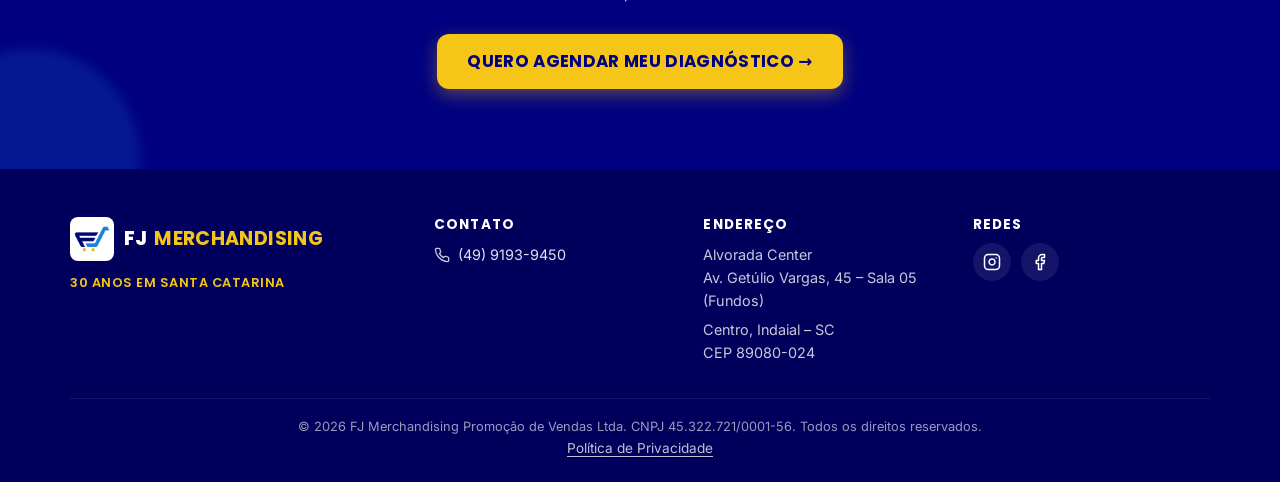
==== commit ab85e482: "Add files via upload" ====
--- a/index.html
+++ b/index.html
@@ -70,13 +70,11 @@
     gtag('config', 'G-H8EGLTFT93');
   </script>
 
-  <!-- Google Ads tag (gtag.js) — descomente e troque AW-XXXXXXXXX quando criar conta no Google Ads -->
-  <!--
-  <script async src="https://www.googletagmanager.com/gtag/js?id=AW-XXXXXXXXX"></script>
+  <!-- Google Ads tag (gtag.js) — global -->
+  <script async src="https://www.googletagmanager.com/gtag/js?id=AW-18149075664"></script>
   <script>
-    gtag('config', 'AW-XXXXXXXXX');
+    gtag('config', 'AW-18149075664');
   </script>
-  -->
 </head>
 <body>
 
@@ -193,7 +191,25 @@
                 <small class="char-count"><span id="charCount">0</span>/200</small>
               </div>
 
-              <button type="submit" class="btn btn-yellow btn-block">AGENDAR DIAGNÓSTICO →</button>
+              <div class="form-cta-row">
+                <button type="submit" class="btn btn-yellow btn-block">AGENDAR DIAGNÓSTICO →</button>
+
+                <div class="cta-divider"><span>ou</span></div>
+
+                <a
+                  href="https://wa.me/554991939450?text=Ol%C3%A1!%20Sou%20representante%20de%20uma%20ind%C3%BAstria%20e%20gostaria%20de%20conversar%20com%20a%20FJ%20Merchandising%20sobre%20PDV%20em%20Santa%20Catarina."
+                  class="btn btn-whatsapp btn-block wa-link"
+                  target="_blank"
+                  rel="noopener"
+                  data-wa-source="form-cta"
+                  aria-label="Falar direto no WhatsApp — exclusivo para indústrias">
+                  <svg viewBox="0 0 24 24" fill="currentColor" aria-hidden="true" class="wa-icon-inline">
+                    <path d="M17.472 14.382c-.297-.149-1.758-.867-2.03-.967-.273-.099-.471-.148-.67.15-.197.297-.767.966-.94 1.164-.173.199-.347.223-.644.075-.297-.15-1.255-.463-2.39-1.475-.883-.788-1.48-1.761-1.653-2.059-.173-.297-.018-.458.13-.606.134-.133.298-.347.446-.52.149-.174.198-.298.298-.497.099-.198.05-.371-.025-.52-.075-.149-.669-1.612-.916-2.207-.242-.579-.487-.5-.669-.51-.173-.008-.371-.01-.57-.01-.198 0-.52.074-.792.372-.272.297-1.04 1.016-1.04 2.479 0 1.462 1.065 2.875 1.213 3.074.149.198 2.096 3.2 5.077 4.487.709.306 1.262.489 1.694.625.712.227 1.36.195 1.871.118.571-.085 1.758-.719 2.006-1.413.248-.694.248-1.289.173-1.413-.074-.124-.272-.198-.57-.347m-5.421 7.403h-.004a9.87 9.87 0 01-5.031-1.378l-.361-.214-3.741.982.998-3.648-.235-.374a9.86 9.86 0 01-1.51-5.26c.001-5.45 4.436-9.884 9.888-9.884 2.64 0 5.122 1.03 6.988 2.898a9.825 9.825 0 012.893 6.994c-.003 5.45-4.437 9.884-9.885 9.884m8.413-18.297A11.815 11.815 0 0012.05 0C5.495 0 .16 5.335.157 11.892c0 2.096.547 4.142 1.588 5.945L.057 24l6.305-1.654a11.882 11.882 0 005.683 1.448h.005c6.554 0 11.89-5.335 11.893-11.893a11.821 11.821 0 00-3.48-8.413Z"/>
+                  </svg>
+                  FALAR DIRETO NO WHATSAPP
+                </a>
+                <p class="cta-note">Exclusivo para indústrias e marcas — atendimento em até 1h útil.</p>
+              </div>
 
               <p class="form-foot">Resposta em até 1 dia útil. Seus dados ficam só com a gente.</p>
             </div>
@@ -352,6 +368,58 @@
   </section>
 
   <!-- ============================================
+       SEÇÃO 5.5 — FUNDADOR (CREDIBILIDADE FÁBIO)
+  ============================================= -->
+  <section class="founder reveal">
+    <div class="container founder-grid">
+
+      <div class="founder-photo">
+        <img src="assets/fabio.jpg" alt="Fábio, fundador da FJ Merchandising — 30 anos de experiência em merchandising em Santa Catarina" loading="lazy" />
+        <span class="founder-photo-badge">30 anos no mercado</span>
+      </div>
+
+      <div class="founder-text">
+        <span class="tag tag-light">QUEM ESTÁ POR TRÁS DA FJ</span>
+        <h2>Fábio — fundador da FJ Merchandising</h2>
+        <p class="founder-intro">
+          Há três décadas, Fábio escolheu Santa Catarina como base e nunca olhou pra trás.
+          Construiu a FJ Merchandising do zero — primeira gôndola por primeira gôndola,
+          primeira indústria por primeira indústria. Hoje, é referência regional em
+          execução de PDV e formação de equipes.
+        </p>
+
+        <blockquote class="founder-quote">
+          <svg viewBox="0 0 24 24" fill="currentColor" aria-hidden="true" class="quote-icon">
+            <path d="M6 17h3l2-4V7H5v6h3l-2 4zm8 0h3l2-4V7h-6v6h3l-2 4z"/>
+          </svg>
+          <p>
+            “Merchandising não é só arrumar prateleira. É entender o consumidor catarinense,
+            conhecer cada rede local pelo nome e estar presente no PDV onde a decisão de
+            compra realmente acontece. Isso é o que a gente faz aqui há 30 anos.”
+          </p>
+          <cite>— Fábio, fundador</cite>
+        </blockquote>
+
+        <ul class="founder-credentials">
+          <li>
+            <svg viewBox="0 0 24 24" fill="none" stroke="currentColor" stroke-width="2.5" stroke-linecap="round" stroke-linejoin="round" aria-hidden="true" class="ico"><polyline points="20 6 9 17 4 12"/></svg>
+            30+ anos de experiência exclusiva em merchandising em SC
+          </li>
+          <li>
+            <svg viewBox="0 0 24 24" fill="none" stroke="currentColor" stroke-width="2.5" stroke-linecap="round" stroke-linejoin="round" aria-hidden="true" class="ico"><polyline points="20 6 9 17 4 12"/></svg>
+            Atendimento personalizado — quem fecha contrato é quem te atende
+          </li>
+          <li>
+            <svg viewBox="0 0 24 24" fill="none" stroke="currentColor" stroke-width="2.5" stroke-linecap="round" stroke-linejoin="round" aria-hidden="true" class="ico"><polyline points="20 6 9 17 4 12"/></svg>
+            Metodologia desenvolvida no campo, em centenas de PDVs catarinenses
+          </li>
+        </ul>
+      </div>
+
+    </div>
+  </section>
+
+  <!-- ============================================
        SEÇÃO 6 — O QUE NOS MOVE
   ============================================= -->
   <section class="values reveal">
--- a/css/style.css
+++ b/css/style.css
@@ -948,3 +948,218 @@
   text-underline-offset: 3px;
 }
 .footer-links a:hover { color: #fff; }
+
+/* ===========================================================
+   CTA DUPLO NO FORMULÁRIO
+   Botão amarelo (formulário) + botão verde WhatsApp (atalho)
+   Aparece só pra indústrias.
+   =========================================================== */
+.form-cta-row {
+  display: flex;
+  flex-direction: column;
+  gap: 14px;
+  margin-top: 8px;
+}
+
+/* Divisor "ou" entre os dois CTAs */
+.cta-divider {
+  position: relative;
+  text-align: center;
+  font-family: var(--font-poppins, 'Poppins', sans-serif);
+  font-size: 0.78rem;
+  font-weight: 600;
+  letter-spacing: 1px;
+  text-transform: uppercase;
+  color: #8a8a99;
+  margin: 4px 0;
+}
+.cta-divider::before,
+.cta-divider::after {
+  content: "";
+  position: absolute;
+  top: 50%;
+  width: calc(50% - 28px);
+  height: 1px;
+  background: #d8dae3;
+}
+.cta-divider::before { left: 0; }
+.cta-divider::after  { right: 0; }
+.cta-divider span {
+  background: #fff;
+  padding: 0 6px;
+}
+
+/* Botão verde do WhatsApp dentro do form (estilo .btn) */
+.btn-whatsapp {
+  background: #25d366;
+  color: #fff;
+  display: inline-flex;
+  align-items: center;
+  justify-content: center;
+  gap: 10px;
+  border: none;
+  font-family: var(--font-poppins, 'Poppins', sans-serif);
+  font-weight: 700;
+  letter-spacing: 0.4px;
+  text-decoration: none;
+  transition: background 0.22s ease, transform 0.22s ease, box-shadow 0.22s ease;
+  box-shadow: 0 6px 20px -6px rgba(37, 211, 102, 0.55);
+}
+.btn-whatsapp:hover,
+.btn-whatsapp:focus-visible {
+  background: #1ebe57;
+  transform: translateY(-1px);
+  box-shadow: 0 10px 28px -6px rgba(37, 211, 102, 0.7);
+}
+.btn-whatsapp .wa-icon-inline {
+  width: 22px;
+  height: 22px;
+  flex-shrink: 0;
+}
+
+/* Texto abaixo do botão de WhatsApp */
+.cta-note {
+  text-align: center;
+  font-size: 0.82rem;
+  color: #6b6b78;
+  margin-top: -4px;
+  margin-bottom: 4px;
+  line-height: 1.4;
+}
+
+/* ===========================================================
+   SEÇÃO FUNDADOR (FÁBIO)
+   Credibilidade do fundador — foto + texto + citação
+   =========================================================== */
+.founder {
+  padding: 80px 0;
+  background: linear-gradient(180deg, #f8f9fc 0%, #fff 100%);
+}
+
+.founder-grid {
+  display: grid;
+  grid-template-columns: 1fr;
+  gap: 40px;
+  align-items: center;
+}
+
+/* Foto do Fábio com badge sobreposto */
+.founder-photo {
+  position: relative;
+  width: 100%;
+  max-width: 340px;
+  margin: 0 auto;
+  aspect-ratio: 4 / 5;
+  border-radius: 18px;
+  overflow: hidden;
+  box-shadow: 0 20px 50px -12px rgba(0, 0, 128, 0.25);
+}
+.founder-photo img {
+  width: 100%;
+  height: 100%;
+  object-fit: cover;
+  display: block;
+}
+.founder-photo-badge {
+  position: absolute;
+  bottom: 14px;
+  left: 14px;
+  background: #F5C518;
+  color: #000080;
+  padding: 8px 14px;
+  border-radius: 999px;
+  font-family: var(--font-poppins, 'Poppins', sans-serif);
+  font-weight: 700;
+  font-size: 0.78rem;
+  letter-spacing: 0.4px;
+  box-shadow: 0 6px 16px -4px rgba(0, 0, 0, 0.18);
+}
+
+.founder-text .tag-light {
+  background: rgba(30, 136, 229, 0.1);
+  color: #1E88E5;
+  border: none;
+}
+.founder-text h2 {
+  color: #000080;
+  margin-top: 14px;
+  margin-bottom: 16px;
+  font-size: 1.8rem;
+  line-height: 1.2;
+}
+.founder-intro {
+  font-size: 1.02rem;
+  color: #3a3a4a;
+  line-height: 1.65;
+  margin-bottom: 22px;
+}
+
+/* Citação do Fábio */
+.founder-quote {
+  position: relative;
+  padding: 18px 18px 18px 56px;
+  background: #fff;
+  border-left: 4px solid #F5C518;
+  border-radius: 8px;
+  box-shadow: 0 4px 18px -8px rgba(0, 0, 128, 0.12);
+  margin: 0 0 22px;
+}
+.founder-quote .quote-icon {
+  position: absolute;
+  top: 18px;
+  left: 18px;
+  width: 26px;
+  height: 26px;
+  color: #F5C518;
+  opacity: 0.85;
+}
+.founder-quote p {
+  font-family: var(--font-poppins, 'Poppins', sans-serif);
+  font-style: italic;
+  font-size: 0.98rem;
+  color: #2a2a3a;
+  margin: 0 0 8px;
+  line-height: 1.55;
+}
+.founder-quote cite {
+  font-family: var(--font-poppins, 'Poppins', sans-serif);
+  font-style: normal;
+  font-weight: 700;
+  color: #000080;
+  font-size: 0.88rem;
+}
+
+/* Credenciais (checklist) */
+.founder-credentials {
+  list-style: none;
+  padding: 0;
+  margin: 0;
+}
+.founder-credentials li {
+  display: flex;
+  align-items: flex-start;
+  gap: 10px;
+  padding: 8px 0;
+  font-size: 0.95rem;
+  color: #2a2a3a;
+}
+.founder-credentials .ico {
+  width: 20px;
+  height: 20px;
+  flex-shrink: 0;
+  color: #1E88E5;
+  margin-top: 2px;
+}
+
+/* Desktop: layout em 2 colunas */
+@media (min-width: 768px) {
+  .founder { padding: 100px 0; }
+  .founder-grid {
+    grid-template-columns: 360px 1fr;
+    gap: 60px;
+    align-items: center;
+  }
+  .founder-photo { margin: 0; max-width: 360px; }
+  .founder-text h2 { font-size: 2.2rem; }
+  .founder-intro { font-size: 1.08rem; }
+}
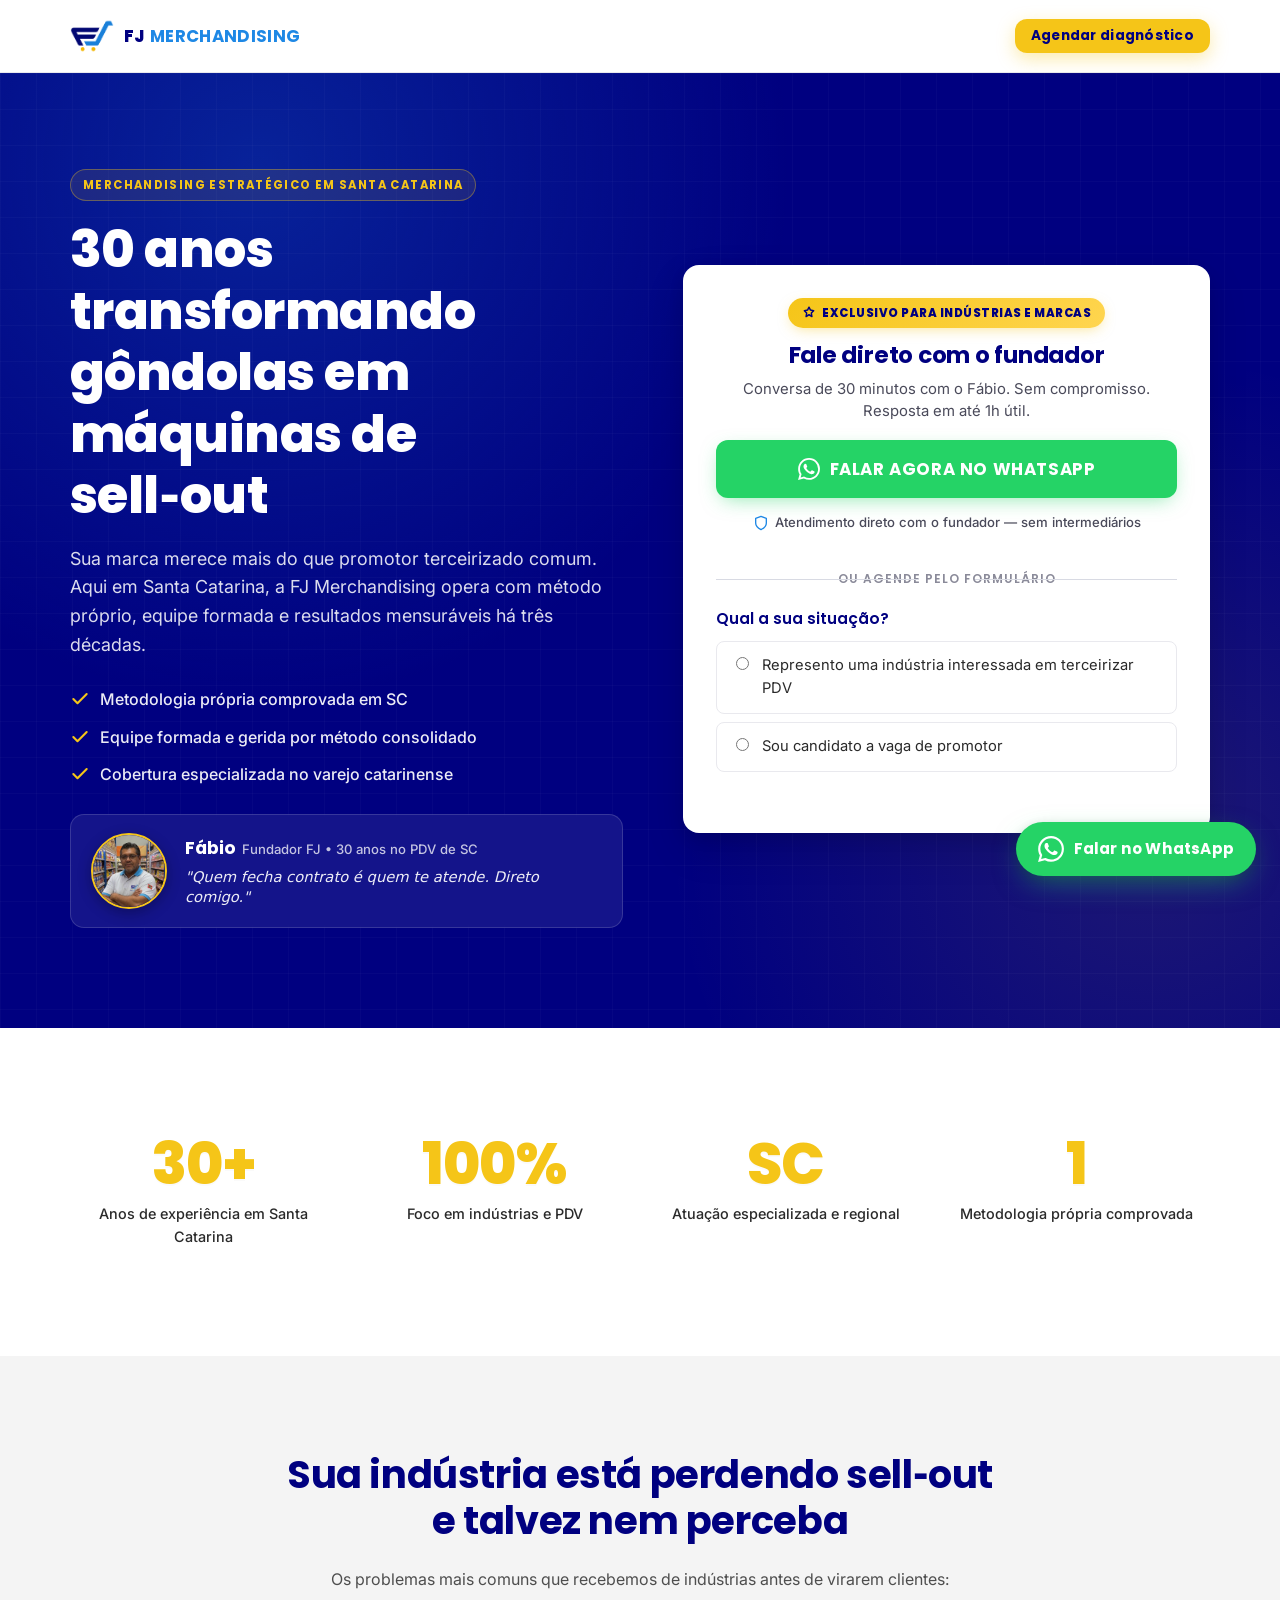
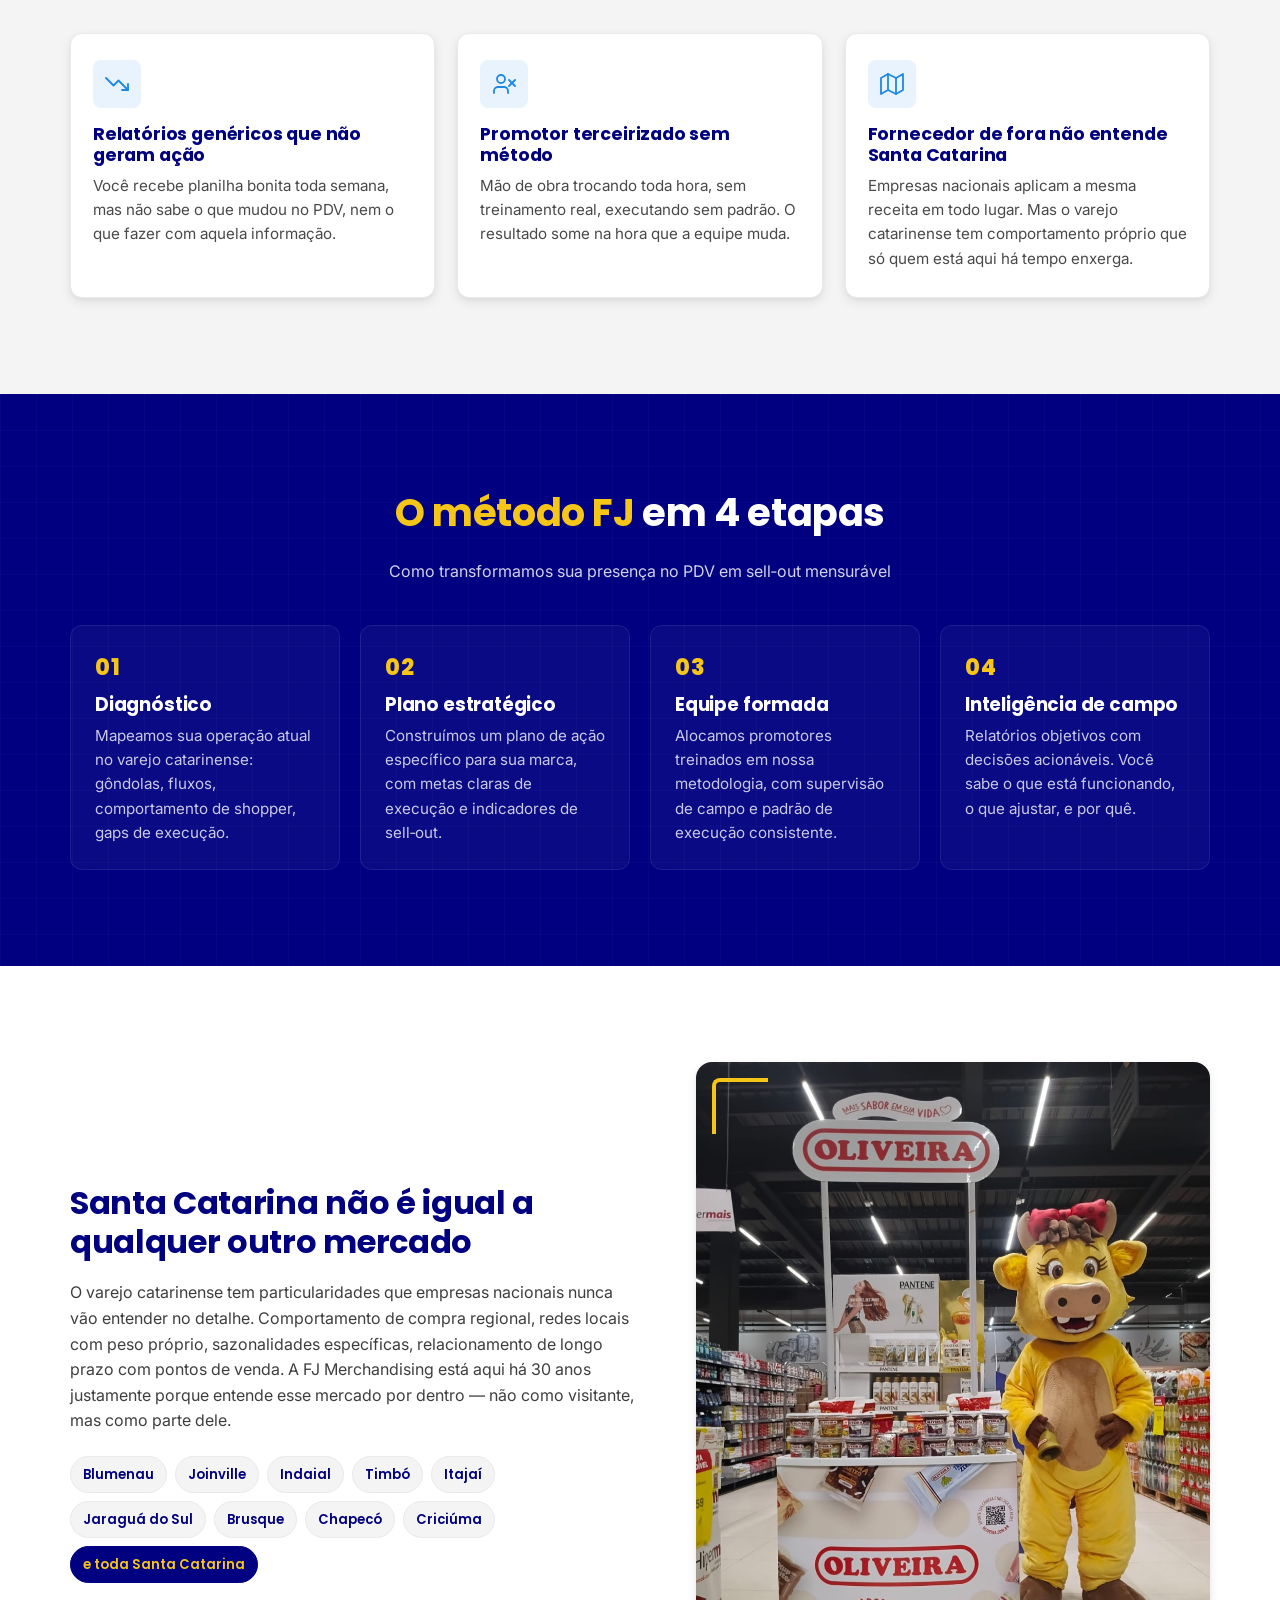
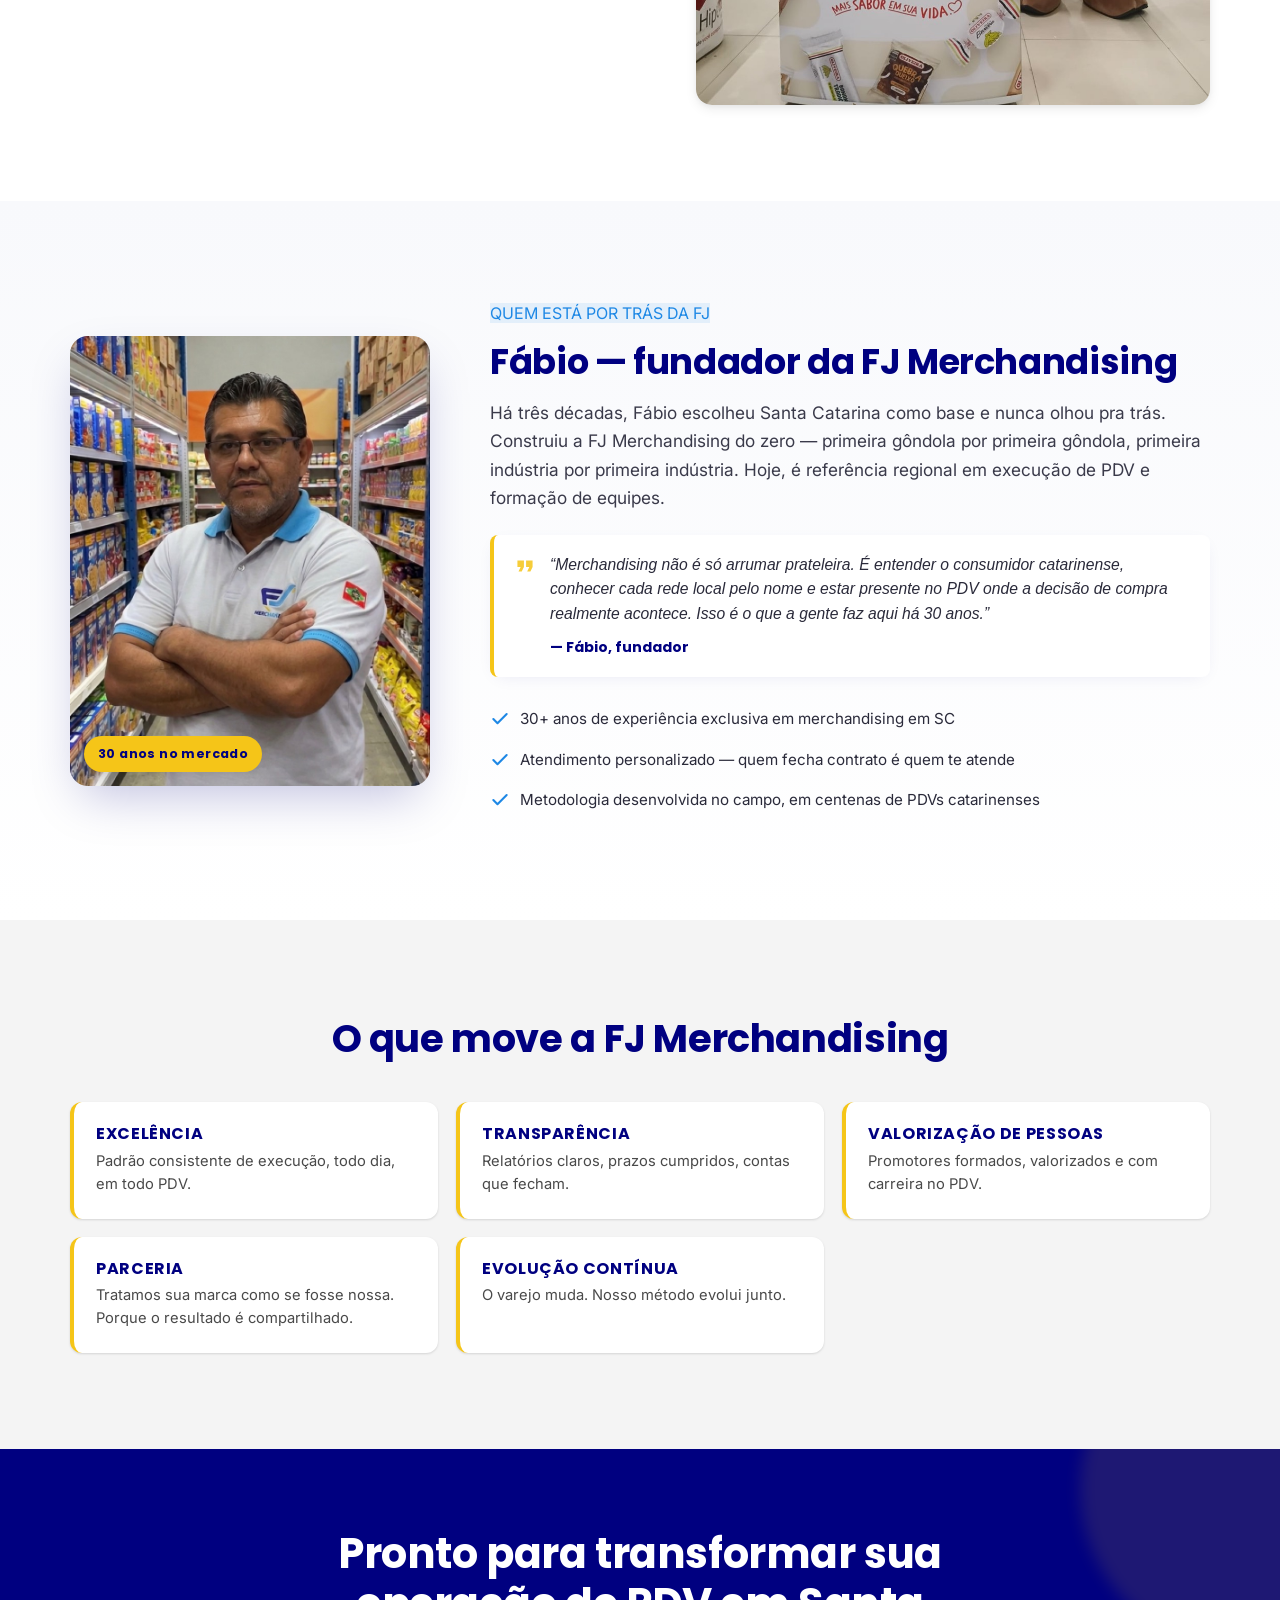
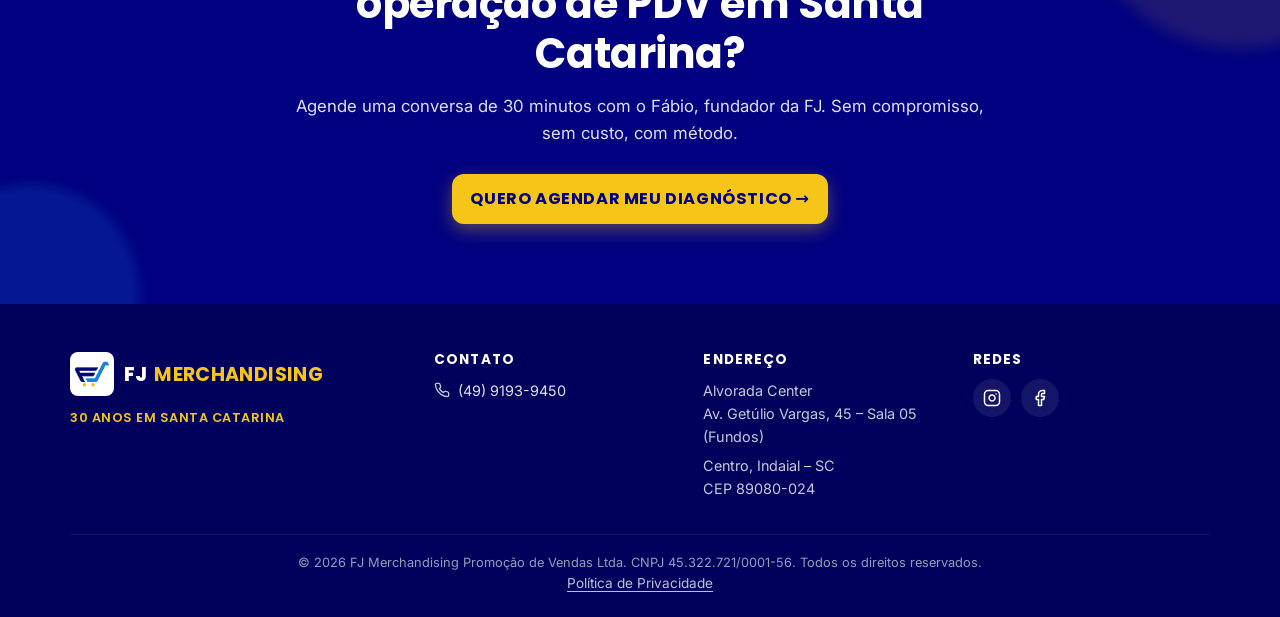
==== commit 586a0159: "Add files via upload" ====
--- a/index.html
+++ b/index.html
@@ -121,13 +121,57 @@
             Cobertura especializada no varejo catarinense
           </li>
         </ul>
-      </div>
-
-      <!-- Coluna direita: card com formulário -->
+
+        <!-- Mini-card de autoridade do Fundador -->
+        <div class="hero-founder-card">
+          <img src="assets/fabio.jpg" alt="Fábio, fundador da FJ Merchandising" loading="eager" width="80" height="80" class="hero-founder-photo" />
+          <div class="hero-founder-info">
+            <div class="hero-founder-line">
+              <strong class="hero-founder-name">Fábio</strong>
+              <span class="hero-founder-role">Fundador FJ • 30 anos no PDV de SC</span>
+            </div>
+            <p class="hero-founder-quote">"Quem fecha contrato é quem te atende. Direto comigo."</p>
+          </div>
+        </div>
+      </div>
+
+      <!-- Coluna direita: card com WhatsApp + formulário -->
       <div class="hero-form-wrap">
         <div class="form-card" id="hero-form">
-          <h2 class="form-title">Agende um diagnóstico estratégico</h2>
-          <p class="form-sub">Conversa de 30 minutos com nosso fundador. Sem compromisso.</p>
+
+          <!-- TOPO: CTA Direto pelo WhatsApp (sempre visível) -->
+          <div class="hero-cta-direct">
+            <span class="industry-badge">
+              <svg viewBox="0 0 24 24" fill="none" stroke="currentColor" stroke-width="2.5" stroke-linecap="round" stroke-linejoin="round" aria-hidden="true">
+                <path d="M12 2l2.5 5L20 8l-4 4 1 6-5-3-5 3 1-6-4-4 5.5-1z"/>
+              </svg>
+              EXCLUSIVO PARA INDÚSTRIAS E MARCAS
+            </span>
+            <h2 class="form-title">Fale direto com o fundador</h2>
+            <p class="form-sub">Conversa de 30 minutos com o Fábio. Sem compromisso. Resposta em até 1h útil.</p>
+
+            <a
+              href="https://wa.me/554991939450?text=Ol%C3%A1%2C%20F%C3%A1bio!%20Sou%20representante%20de%20uma%20ind%C3%BAstria%20e%20gostaria%20de%20conversar%20sobre%20PDV%20em%20Santa%20Catarina."
+              class="btn btn-whatsapp btn-block btn-lg wa-link hero-direct-btn"
+              target="_blank"
+              rel="noopener"
+              data-wa-source="hero-direct"
+              aria-label="Falar direto com Fábio no WhatsApp — exclusivo para indústrias">
+              <svg viewBox="0 0 24 24" fill="currentColor" aria-hidden="true" class="wa-icon-inline">
+                <path d="M17.472 14.382c-.297-.149-1.758-.867-2.03-.967-.273-.099-.471-.148-.67.15-.197.297-.767.966-.94 1.164-.173.199-.347.223-.644.075-.297-.15-1.255-.463-2.39-1.475-.883-.788-1.48-1.761-1.653-2.059-.173-.297-.018-.458.13-.606.134-.133.298-.347.446-.52.149-.174.198-.298.298-.497.099-.198.05-.371-.025-.52-.075-.149-.669-1.612-.916-2.207-.242-.579-.487-.5-.669-.51-.173-.008-.371-.01-.57-.01-.198 0-.52.074-.792.372-.272.297-1.04 1.016-1.04 2.479 0 1.462 1.065 2.875 1.213 3.074.149.198 2.096 3.2 5.077 4.487.709.306 1.262.489 1.694.625.712.227 1.36.195 1.871.118.571-.085 1.758-.719 2.006-1.413.248-.694.248-1.289.173-1.413-.074-.124-.272-.198-.57-.347m-5.421 7.403h-.004a9.87 9.87 0 01-5.031-1.378l-.361-.214-3.741.982.998-3.648-.235-.374a9.86 9.86 0 01-1.51-5.26c.001-5.45 4.436-9.884 9.888-9.884 2.64 0 5.122 1.03 6.988 2.898a9.825 9.825 0 012.893 6.994c-.003 5.45-4.437 9.884-9.885 9.884m8.413-18.297A11.815 11.815 0 0012.05 0C5.495 0 .16 5.335.157 11.892c0 2.096.547 4.142 1.588 5.945L.057 24l6.305-1.654a11.882 11.882 0 005.683 1.448h.005c6.554 0 11.89-5.335 11.893-11.893a11.821 11.821 0 00-3.48-8.413Z"/>
+              </svg>
+              FALAR AGORA NO WHATSAPP
+            </a>
+
+            <p class="trust-line">
+              <svg viewBox="0 0 24 24" fill="none" stroke="currentColor" stroke-width="2" stroke-linecap="round" stroke-linejoin="round" aria-hidden="true">
+                <path d="M12 22s8-4 8-10V5l-8-3-8 3v7c0 6 8 10 8 10z"/>
+              </svg>
+              Atendimento direto com o fundador — sem intermediários
+            </p>
+          </div>
+
+          <div class="cta-divider divider-form"><span>ou agende pelo formulário</span></div>
 
           <form id="leadForm" novalidate>
 
@@ -191,25 +235,7 @@
                 <small class="char-count"><span id="charCount">0</span>/200</small>
               </div>
 
-              <div class="form-cta-row">
-                <button type="submit" class="btn btn-yellow btn-block">AGENDAR DIAGNÓSTICO →</button>
-
-                <div class="cta-divider"><span>ou</span></div>
-
-                <a
-                  href="https://wa.me/554991939450?text=Ol%C3%A1!%20Sou%20representante%20de%20uma%20ind%C3%BAstria%20e%20gostaria%20de%20conversar%20com%20a%20FJ%20Merchandising%20sobre%20PDV%20em%20Santa%20Catarina."
-                  class="btn btn-whatsapp btn-block wa-link"
-                  target="_blank"
-                  rel="noopener"
-                  data-wa-source="form-cta"
-                  aria-label="Falar direto no WhatsApp — exclusivo para indústrias">
-                  <svg viewBox="0 0 24 24" fill="currentColor" aria-hidden="true" class="wa-icon-inline">
-                    <path d="M17.472 14.382c-.297-.149-1.758-.867-2.03-.967-.273-.099-.471-.148-.67.15-.197.297-.767.966-.94 1.164-.173.199-.347.223-.644.075-.297-.15-1.255-.463-2.39-1.475-.883-.788-1.48-1.761-1.653-2.059-.173-.297-.018-.458.13-.606.134-.133.298-.347.446-.52.149-.174.198-.298.298-.497.099-.198.05-.371-.025-.52-.075-.149-.669-1.612-.916-2.207-.242-.579-.487-.5-.669-.51-.173-.008-.371-.01-.57-.01-.198 0-.52.074-.792.372-.272.297-1.04 1.016-1.04 2.479 0 1.462 1.065 2.875 1.213 3.074.149.198 2.096 3.2 5.077 4.487.709.306 1.262.489 1.694.625.712.227 1.36.195 1.871.118.571-.085 1.758-.719 2.006-1.413.248-.694.248-1.289.173-1.413-.074-.124-.272-.198-.57-.347m-5.421 7.403h-.004a9.87 9.87 0 01-5.031-1.378l-.361-.214-3.741.982.998-3.648-.235-.374a9.86 9.86 0 01-1.51-5.26c.001-5.45 4.436-9.884 9.888-9.884 2.64 0 5.122 1.03 6.988 2.898a9.825 9.825 0 012.893 6.994c-.003 5.45-4.437 9.884-9.885 9.884m8.413-18.297A11.815 11.815 0 0012.05 0C5.495 0 .16 5.335.157 11.892c0 2.096.547 4.142 1.588 5.945L.057 24l6.305-1.654a11.882 11.882 0 005.683 1.448h.005c6.554 0 11.89-5.335 11.893-11.893a11.821 11.821 0 00-3.48-8.413Z"/>
-                  </svg>
-                  FALAR DIRETO NO WHATSAPP
-                </a>
-                <p class="cta-note">Exclusivo para indústrias e marcas — atendimento em até 1h útil.</p>
-              </div>
+              <button type="submit" class="btn btn-yellow btn-block">AGENDAR DIAGNÓSTICO →</button>
 
               <p class="form-foot">Resposta em até 1 dia útil. Seus dados ficam só com a gente.</p>
             </div>
--- a/css/style.css
+++ b/css/style.css
@@ -1163,3 +1163,167 @@
   .founder-text h2 { font-size: 2.2rem; }
   .founder-intro { font-size: 1.08rem; }
 }
+
+/* ===========================================================
+   HERO — MINI-CARD DO FUNDADOR (coluna esquerda)
+   Foto pequena do Fábio + nome + credibilidade rápida
+   =========================================================== */
+.hero-founder-card {
+  display: flex;
+  align-items: center;
+  gap: 14px;
+  margin-top: 26px;
+  padding: 14px 16px;
+  background: rgba(255, 255, 255, 0.08);
+  border: 1px solid rgba(255, 255, 255, 0.15);
+  border-radius: 14px;
+  backdrop-filter: blur(8px);
+  -webkit-backdrop-filter: blur(8px);
+}
+.hero-founder-photo {
+  width: 64px;
+  height: 64px;
+  border-radius: 50%;
+  object-fit: cover;
+  object-position: center top;
+  flex-shrink: 0;
+  border: 2px solid #F5C518;
+  box-shadow: 0 4px 14px rgba(0, 0, 0, 0.3);
+}
+.hero-founder-info {
+  flex: 1;
+  min-width: 0;
+}
+.hero-founder-line {
+  display: flex;
+  flex-wrap: wrap;
+  align-items: baseline;
+  gap: 6px;
+  margin-bottom: 4px;
+}
+.hero-founder-name {
+  font-family: var(--font-poppins, 'Poppins', sans-serif);
+  font-weight: 700;
+  font-size: 1.02rem;
+  color: #fff;
+}
+.hero-founder-role {
+  font-size: 0.78rem;
+  color: rgba(255, 255, 255, 0.75);
+  font-weight: 500;
+}
+.hero-founder-quote {
+  font-size: 0.85rem;
+  color: rgba(255, 255, 255, 0.92);
+  font-style: italic;
+  margin: 0;
+  line-height: 1.4;
+}
+
+/* Desktop: card maior */
+@media (min-width: 768px) {
+  .hero-founder-card {
+    padding: 18px 20px;
+    gap: 18px;
+  }
+  .hero-founder-photo {
+    width: 76px;
+    height: 76px;
+  }
+  .hero-founder-name { font-size: 1.1rem; }
+  .hero-founder-role { font-size: 0.82rem; }
+  .hero-founder-quote { font-size: 0.92rem; }
+}
+
+/* ===========================================================
+   HERO — CTA DIRETO PELO WHATSAPP (topo do card form)
+   Visível desde que a pessoa carrega a página
+   =========================================================== */
+.hero-cta-direct {
+  text-align: center;
+  margin-bottom: 4px;
+}
+
+/* Badge "EXCLUSIVO PARA INDÚSTRIAS E MARCAS" */
+.industry-badge {
+  display: inline-flex;
+  align-items: center;
+  gap: 6px;
+  background: linear-gradient(135deg, #F5C518 0%, #FFD54F 100%);
+  color: #000080;
+  padding: 6px 14px;
+  border-radius: 999px;
+  font-family: var(--font-poppins, 'Poppins', sans-serif);
+  font-weight: 800;
+  font-size: 0.72rem;
+  letter-spacing: 0.5px;
+  text-transform: uppercase;
+  margin-bottom: 14px;
+  box-shadow: 0 4px 14px -4px rgba(245, 197, 24, 0.5);
+}
+.industry-badge svg {
+  width: 14px;
+  height: 14px;
+  flex-shrink: 0;
+  color: #000080;
+}
+
+/* Reaproveita estilos do form-title/sub mas força layout centralizado dentro do CTA direto */
+.hero-cta-direct .form-title {
+  margin-top: 0;
+  margin-bottom: 8px;
+  font-size: 1.45rem;
+  line-height: 1.2;
+  color: #000080;
+}
+.hero-cta-direct .form-sub {
+  margin-bottom: 18px;
+  font-size: 0.93rem;
+  color: #4a4a5a;
+  line-height: 1.5;
+}
+
+/* Botão WA grande (versão hero) */
+.btn-lg {
+  padding: 16px 18px;
+  font-size: 1.02rem;
+  letter-spacing: 0.6px;
+}
+.hero-direct-btn {
+  font-size: 1.05rem;
+  padding: 18px 18px;
+  /* leve animação de "respira" pra chamar atenção */
+  animation: hero-wa-pulse 2.8s ease-out infinite;
+}
+@keyframes hero-wa-pulse {
+  0%   { box-shadow: 0 6px 20px -6px rgba(37, 211, 102, 0.55), 0 0 0 0 rgba(37, 211, 102, 0.5); }
+  70%  { box-shadow: 0 6px 20px -6px rgba(37, 211, 102, 0.55), 0 0 0 12px rgba(37, 211, 102, 0); }
+  100% { box-shadow: 0 6px 20px -6px rgba(37, 211, 102, 0.55), 0 0 0 0 rgba(37, 211, 102, 0); }
+}
+@media (prefers-reduced-motion: reduce) {
+  .hero-direct-btn { animation: none; }
+}
+
+/* Linha de "confiança" abaixo do botão WA */
+.trust-line {
+  display: inline-flex;
+  align-items: center;
+  gap: 6px;
+  margin-top: 14px;
+  font-size: 0.82rem;
+  color: #4a4a5a;
+  font-weight: 500;
+}
+.trust-line svg {
+  width: 16px;
+  height: 16px;
+  color: #1E88E5;
+}
+
+/* Divisor "ou agende pelo formulário" */
+.divider-form {
+  margin: 22px 0 18px;
+}
+.divider-form span {
+  font-size: 0.75rem;
+}
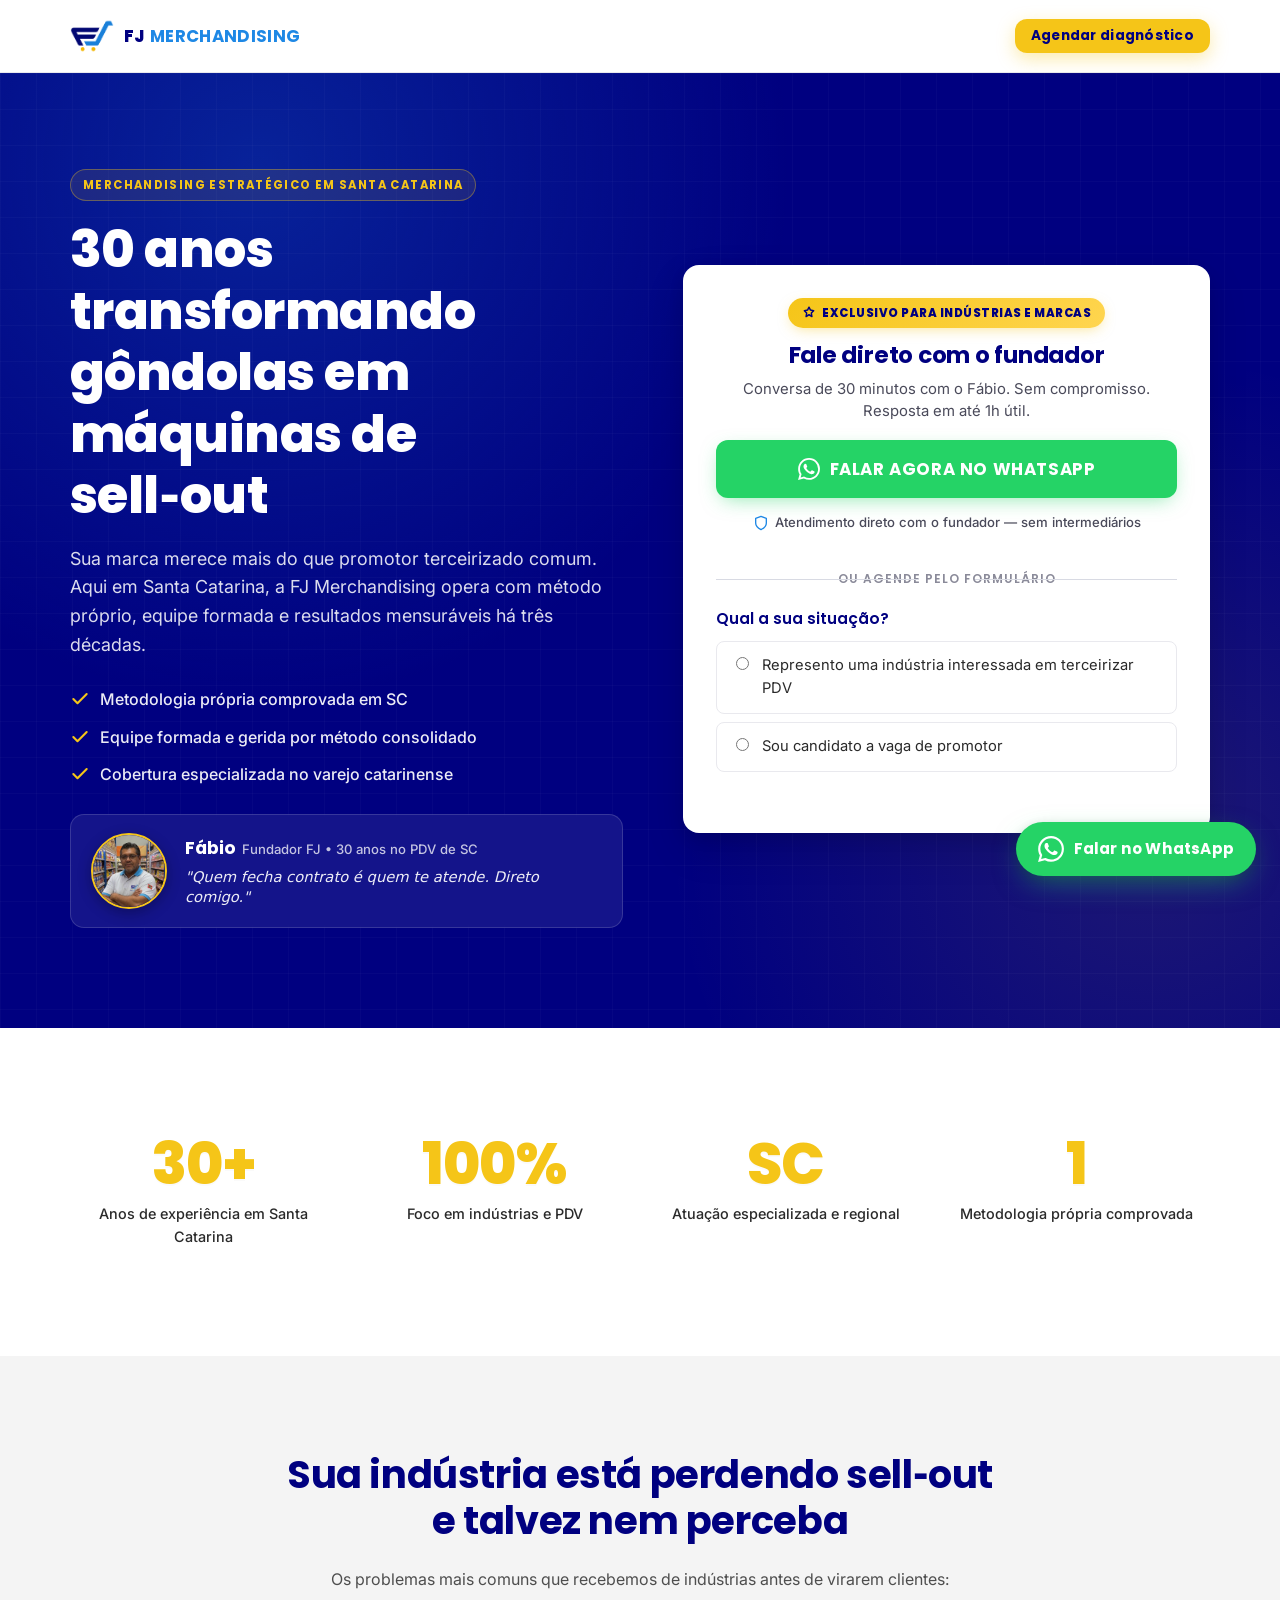
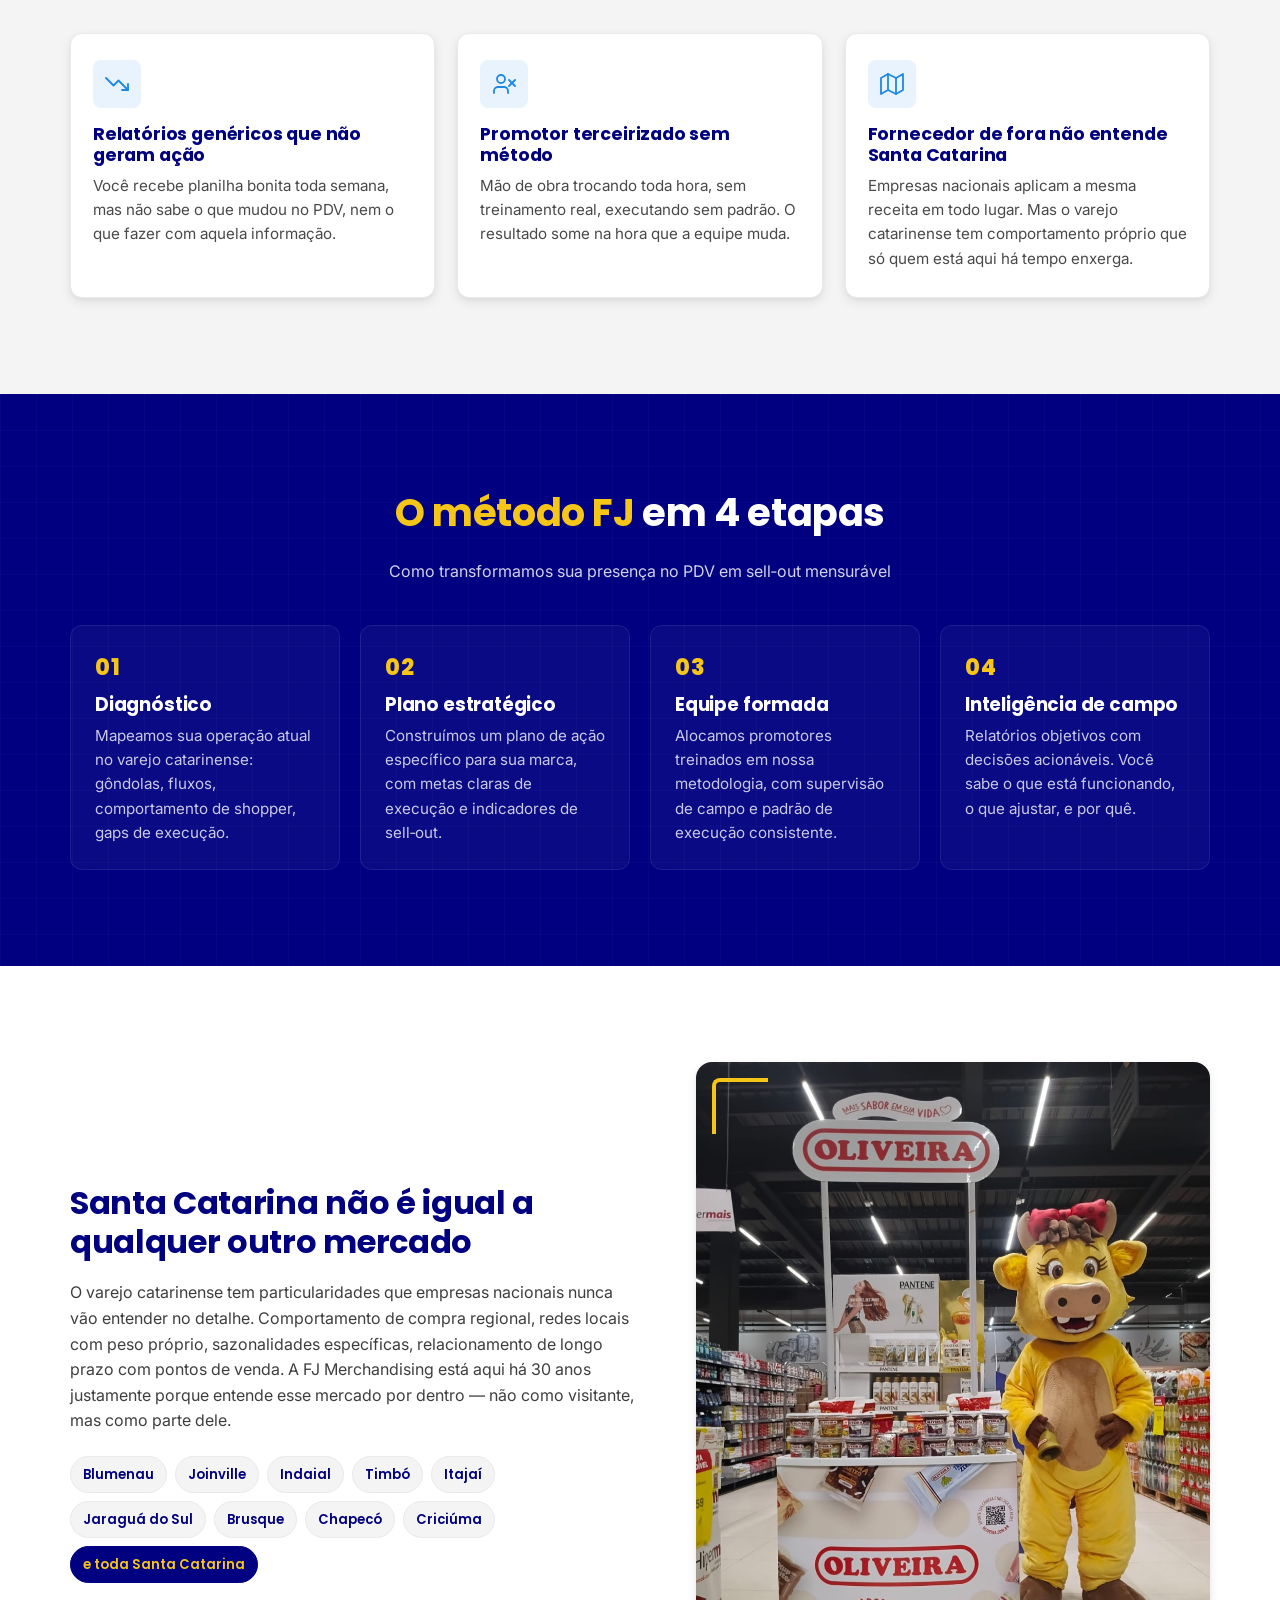
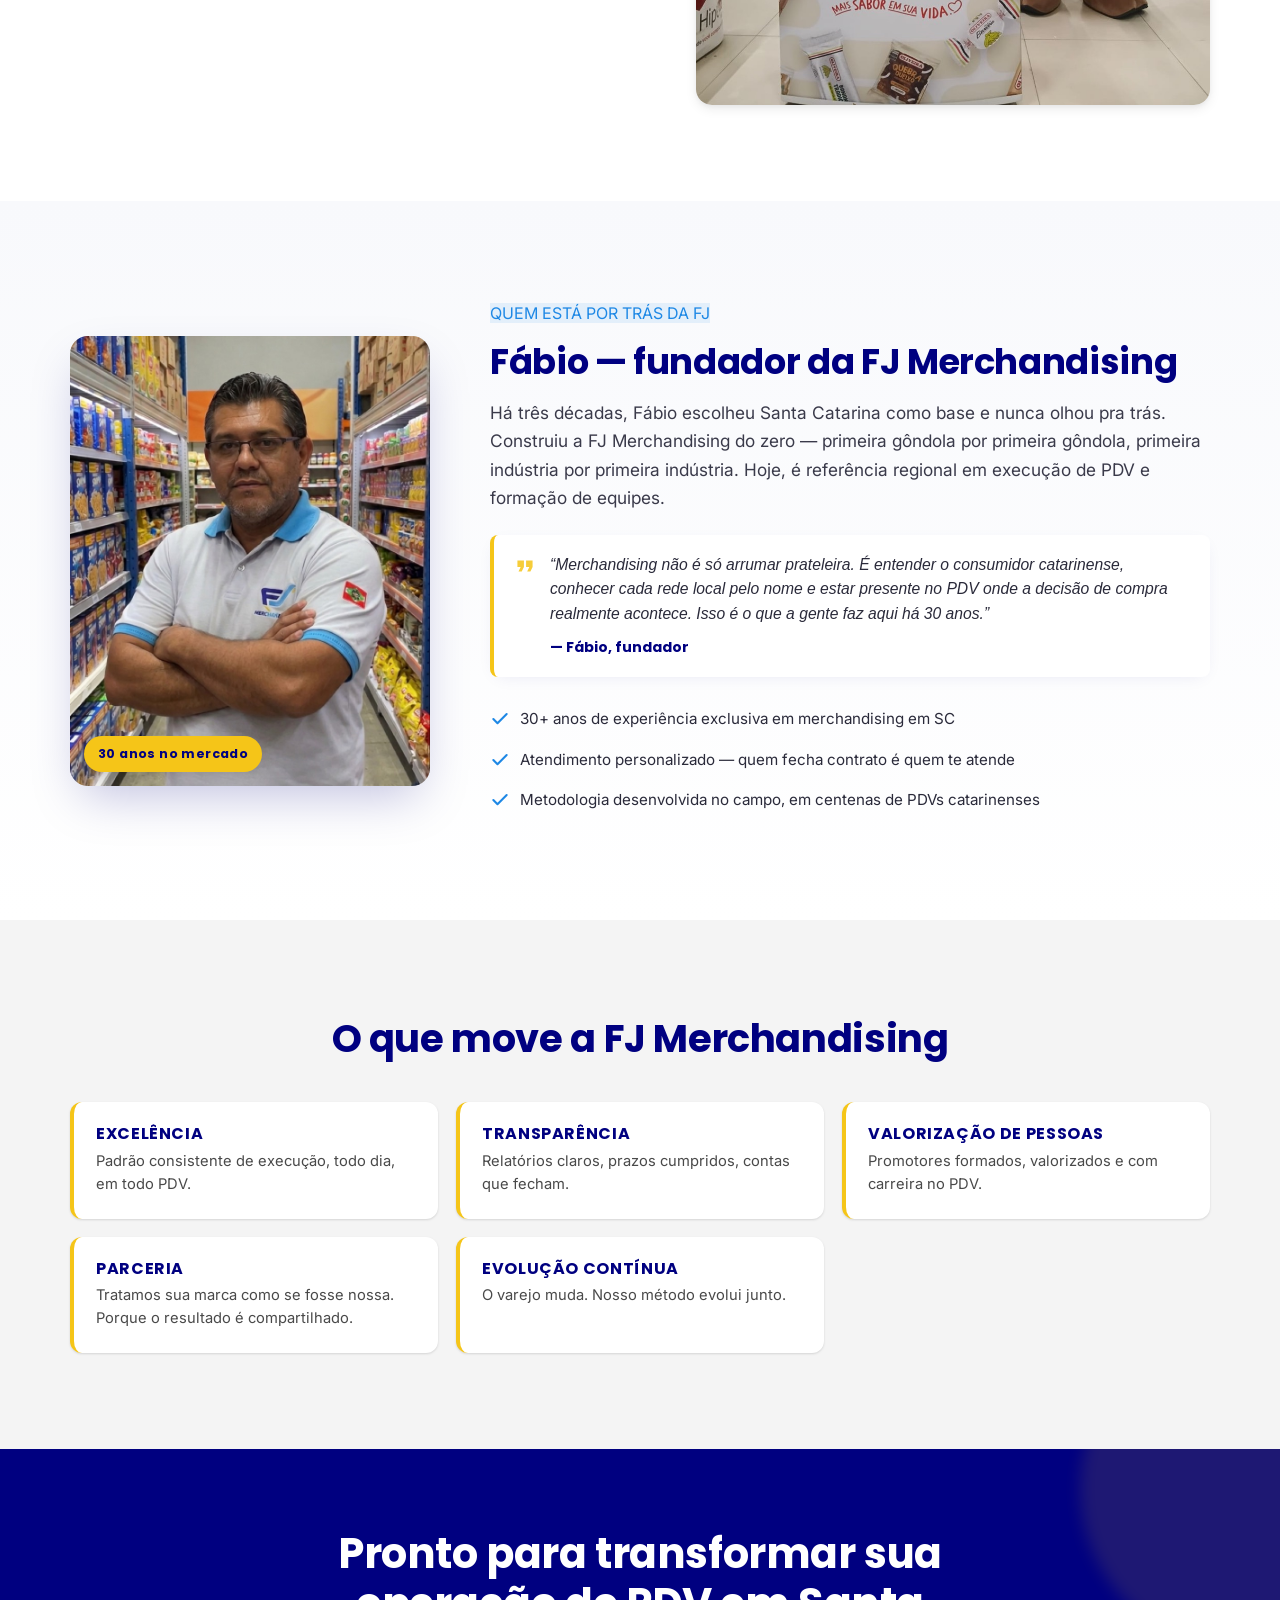
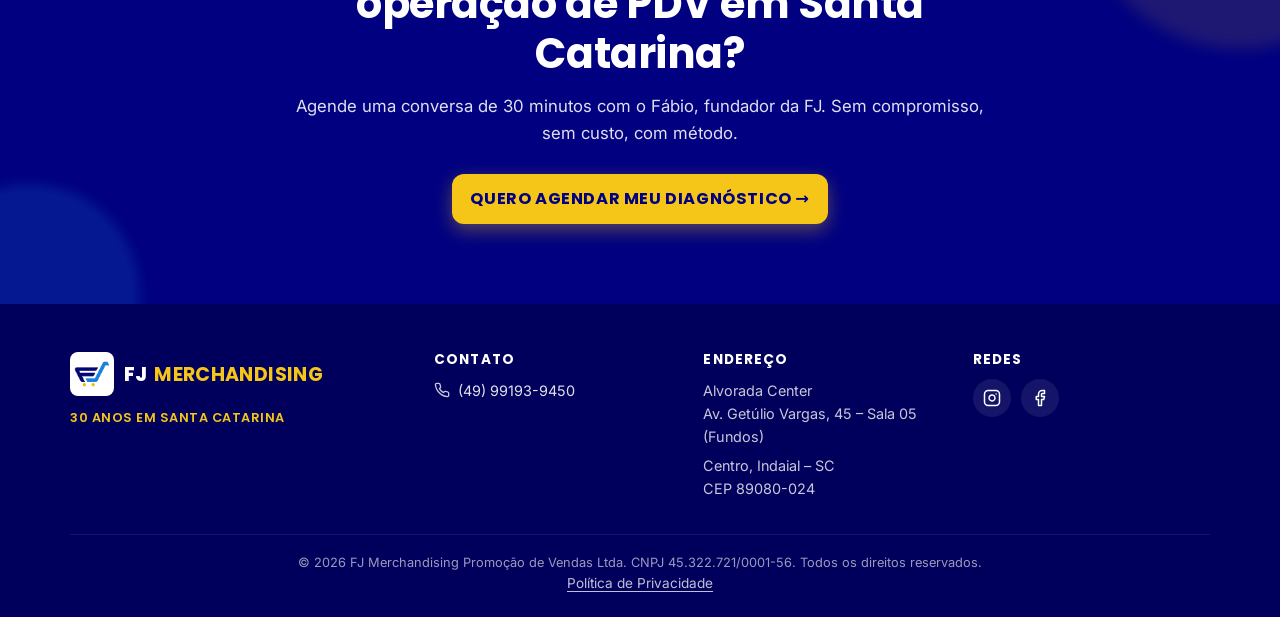
==== commit b99acacc: "Tracking de conversao WhatsApp + UTMs + numero padronizado - Conversao Google Ads 'Clique WhatsApp L" ====
--- a/index.html
+++ b/index.html
@@ -38,7 +38,7 @@
     "url": "https://fjmerchandising.github.io",
     "logo": "https://fjmerchandising.github.io/assets/logo-cropped.png",
     "image": "https://fjmerchandising.github.io/assets/og-image.jpg",
-    "telephone": "+554991939450",
+    "telephone": "+5549991939450",
     "email": "abriii.academy.fj@gmail.com",
     "address": {
       "@type": "PostalAddress",
@@ -151,7 +151,7 @@
             <p class="form-sub">Conversa de 30 minutos com o Fábio. Sem compromisso. Resposta em até 1h útil.</p>
 
             <a
-              href="https://wa.me/554991939450?text=Ol%C3%A1%2C%20F%C3%A1bio!%20Sou%20representante%20de%20uma%20ind%C3%BAstria%20e%20gostaria%20de%20conversar%20sobre%20PDV%20em%20Santa%20Catarina."
+              href="https://wa.me/5549991939450?text=Ol%C3%A1%2C%20F%C3%A1bio!%20Sou%20representante%20de%20uma%20ind%C3%BAstria%20e%20gostaria%20de%20conversar%20sobre%20PDV%20em%20Santa%20Catarina."
               class="btn btn-whatsapp btn-block btn-lg wa-link hero-direct-btn"
               target="_blank"
               rel="noopener"
@@ -511,7 +511,7 @@
             <svg viewBox="0 0 24 24" fill="none" stroke="currentColor" stroke-width="2" stroke-linecap="round" stroke-linejoin="round" class="ico-inline" aria-hidden="true">
               <path d="M22 16.92v3a2 2 0 0 1-2.18 2 19.79 19.79 0 0 1-8.63-3.07 19.5 19.5 0 0 1-6-6 19.79 19.79 0 0 1-3.07-8.67A2 2 0 0 1 4.11 2h3a2 2 0 0 1 2 1.72c.13.96.37 1.9.72 2.81a2 2 0 0 1-.45 2.11L8.09 9.91a16 16 0 0 0 6 6l1.27-1.27a2 2 0 0 1 2.11-.45c.91.35 1.85.59 2.81.72A2 2 0 0 1 22 16.92z"/>
             </svg>
-            <a href="https://wa.me/554991939450" target="_blank" rel="noopener" class="wa-link" data-wa-source="footer">(49) 9193-9450</a>
+            <a href="https://wa.me/5549991939450" target="_blank" rel="noopener" class="wa-link" data-wa-source="footer">(49) 99193-9450</a>
           </p>
         </div>
 
@@ -550,7 +550,7 @@
   </footer>
 
   <!-- Botão flutuante de WhatsApp (mobile/desktop) -->
-  <a href="https://wa.me/554991939450?text=Ol%C3%A1!%20Vim%20pelo%20site%20da%20FJ%20Merchandising%20e%20gostaria%20de%20mais%20informa%C3%A7%C3%B5es."
+  <a href="https://wa.me/5549991939450?text=Ol%C3%A1!%20Vim%20pelo%20site%20da%20FJ%20Merchandising%20e%20gostaria%20de%20mais%20informa%C3%A7%C3%B5es."
      class="wa-floating wa-link"
      target="_blank"
      rel="noopener"
